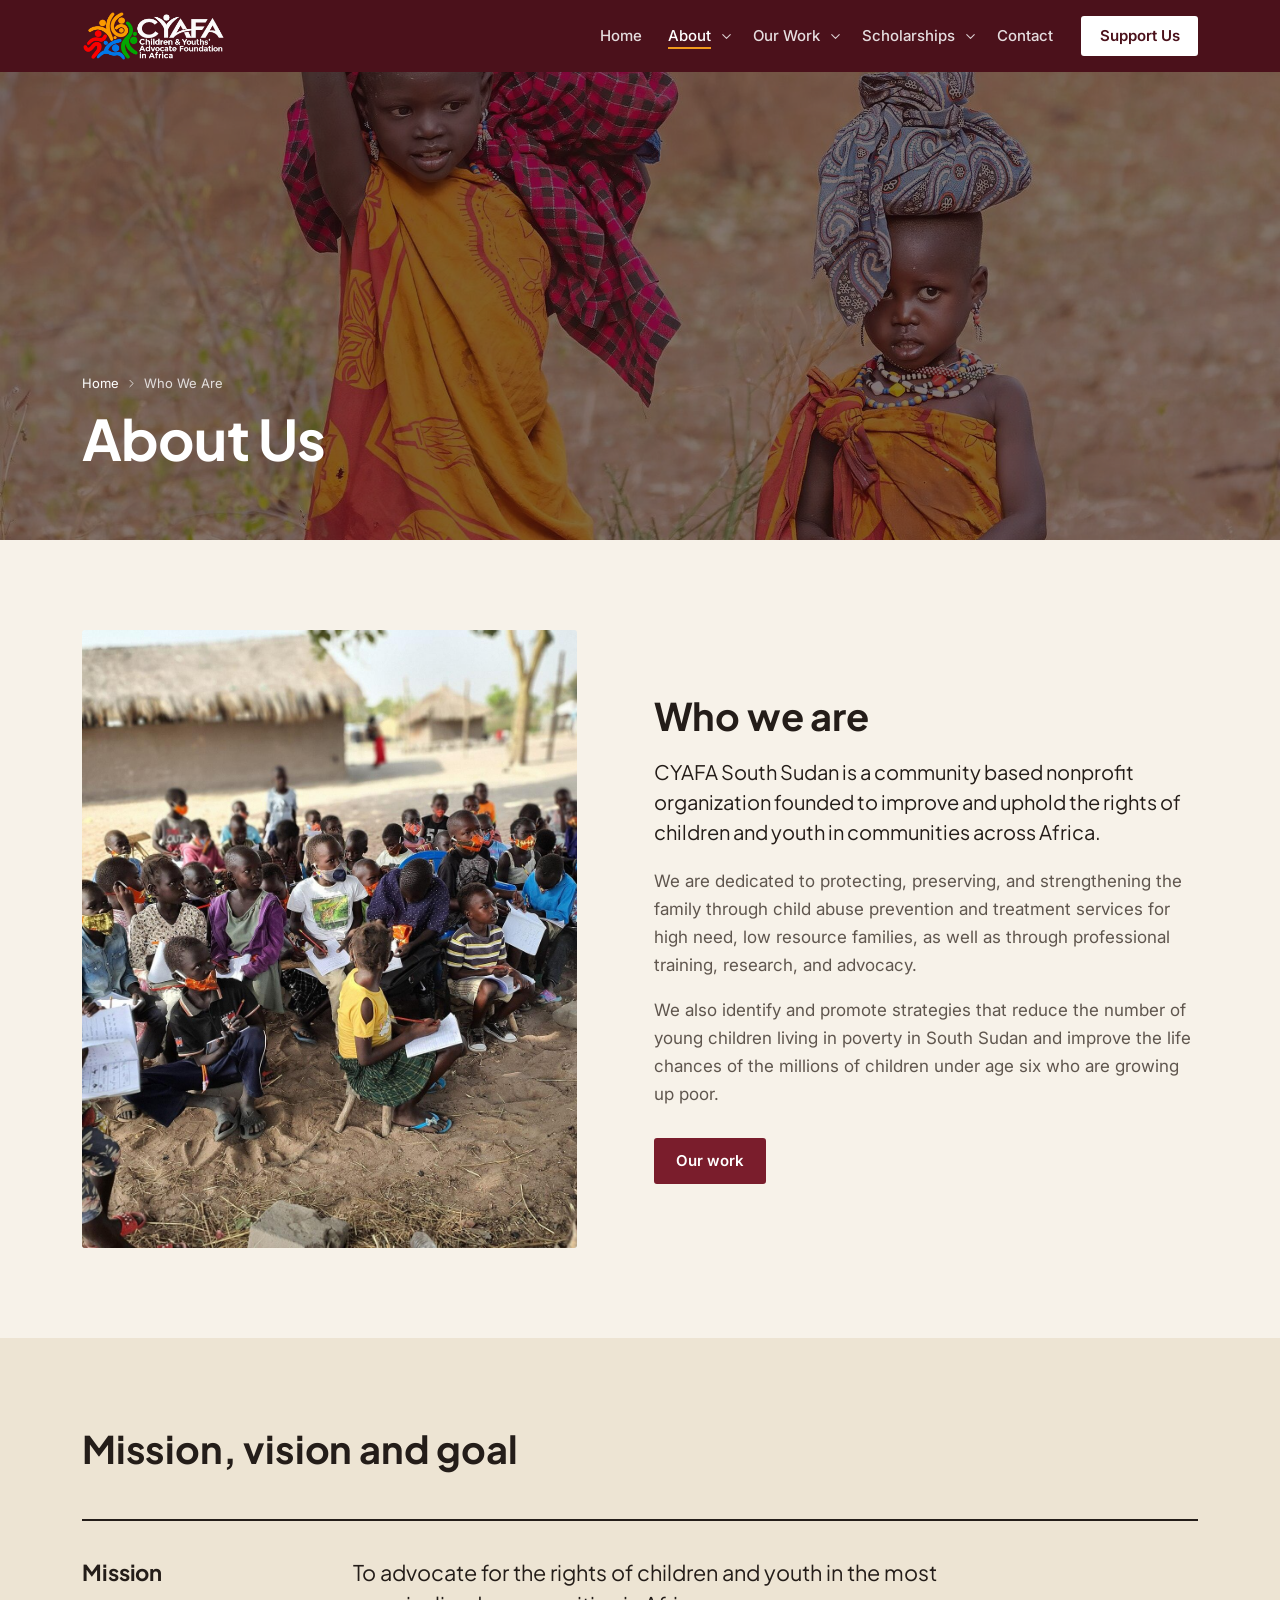
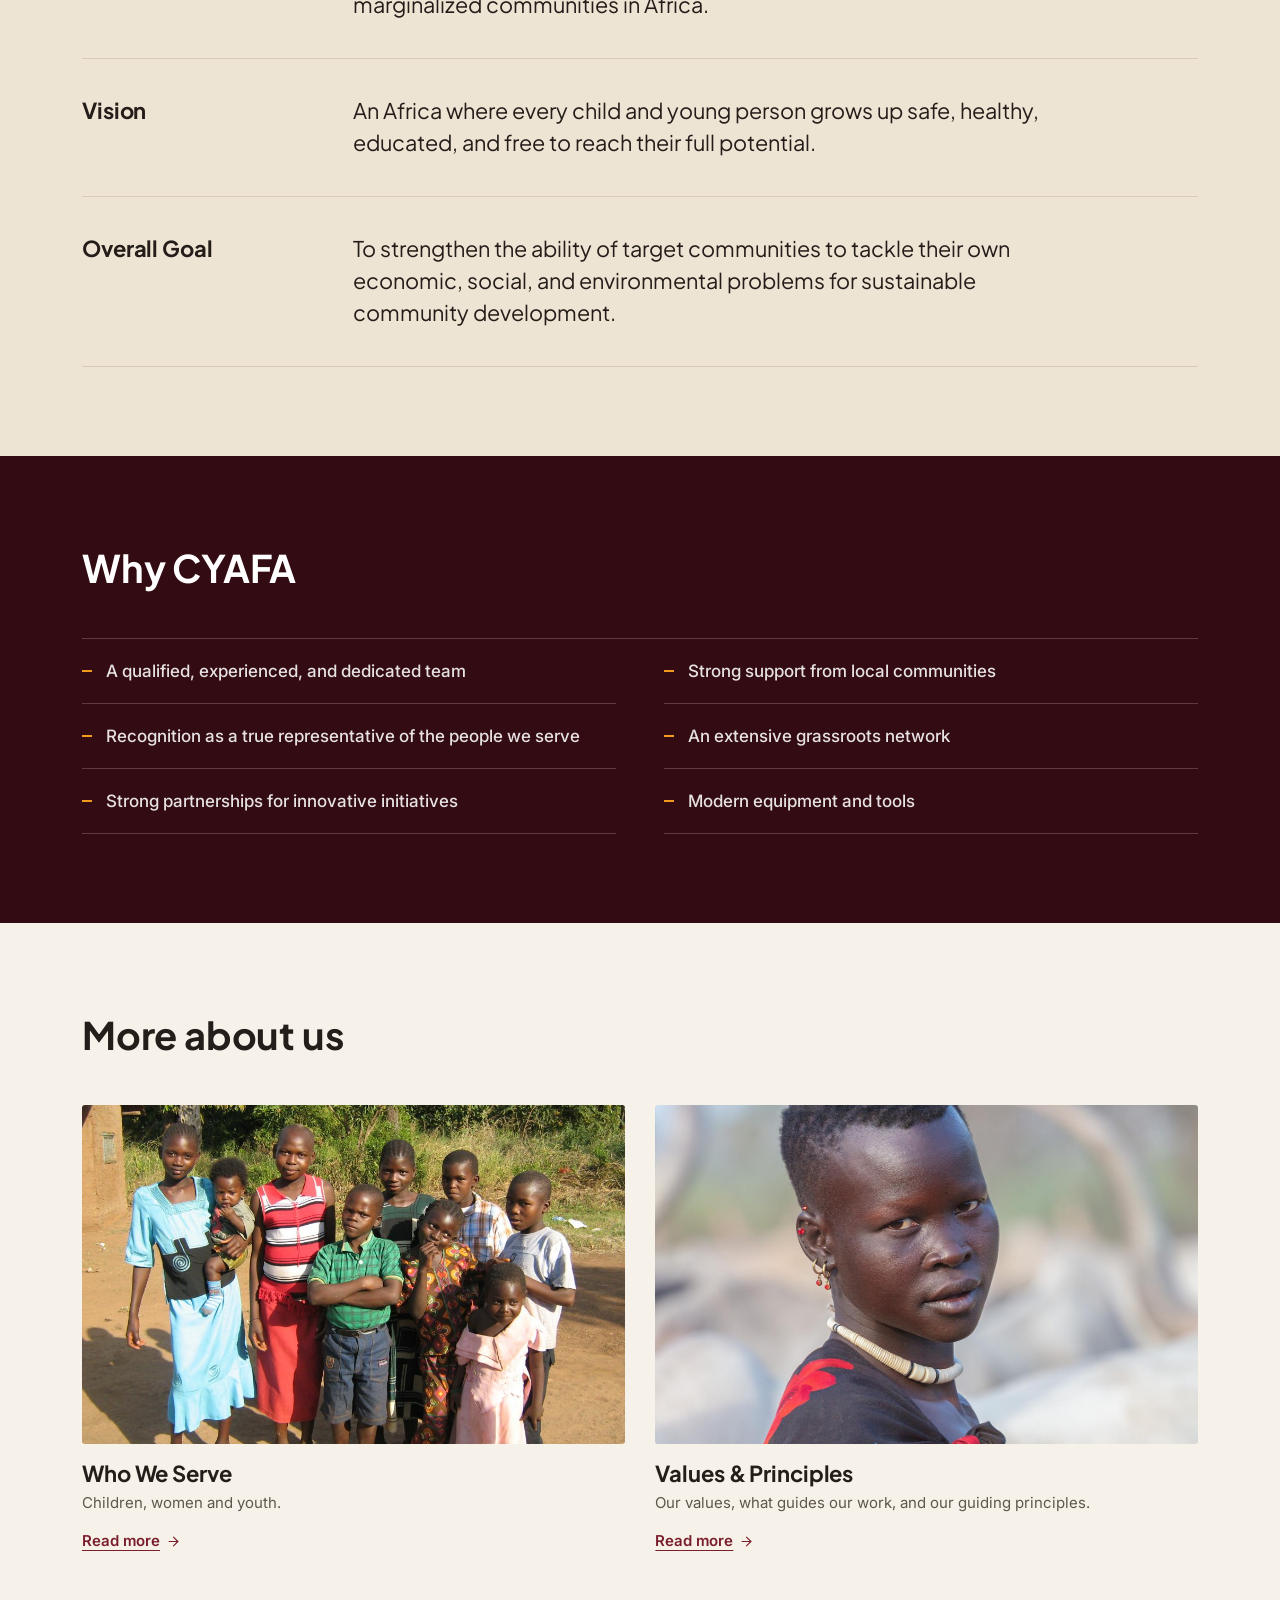
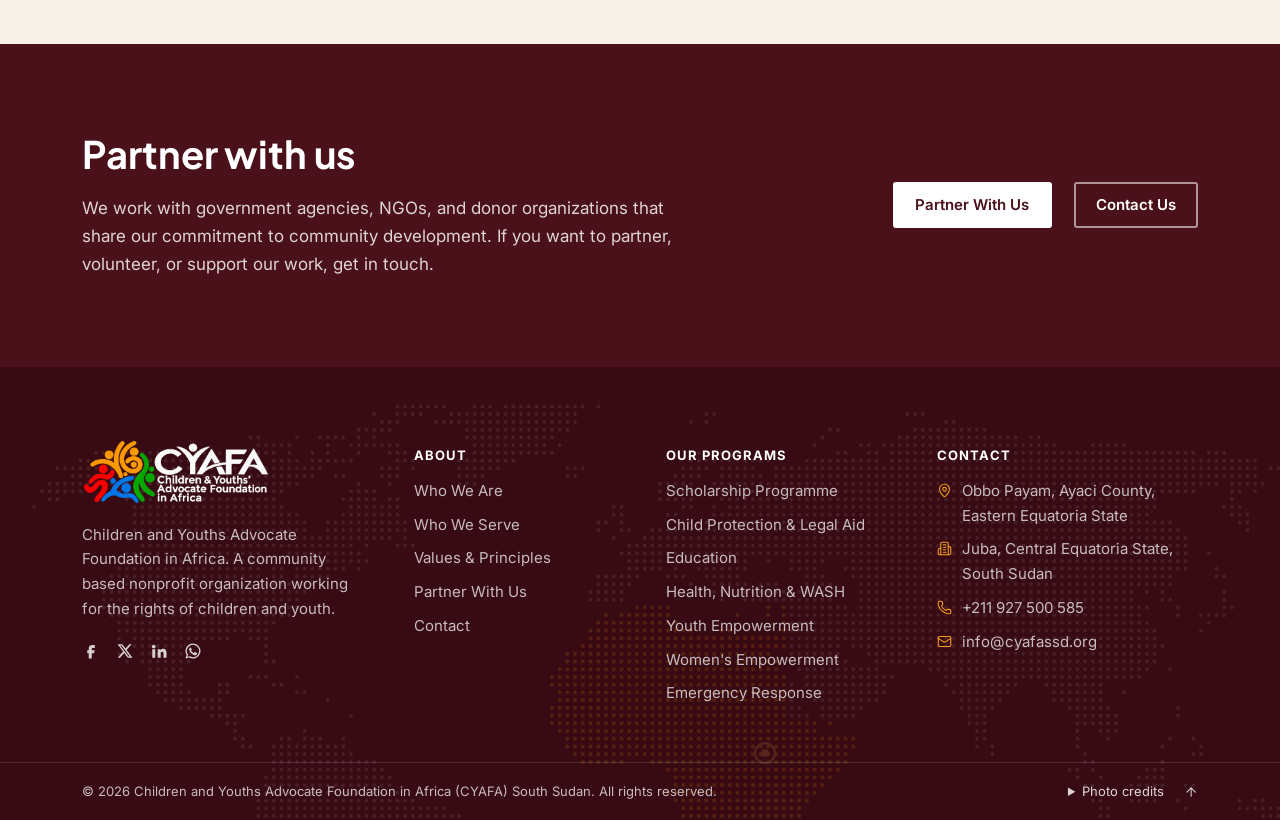
==== about/index.html @ b80e6704 "Add ongoing scholarship project, founder message and mobile fixes - Ongoing project section: Magwi C" ====
<!DOCTYPE html>
<html lang="en">
<head>
  <meta charset="UTF-8">
  <meta name="viewport" content="width=device-width, initial-scale=1.0">
  <title>About Us | CYAFA South Sudan</title>
  <meta name="description" content="Who we are, our mission, vision and goal, and why CYAFA.">
  <meta name="theme-color" content="#5a1421">
  <link rel="icon" href="../favicon.ico" sizes="any">
  <link rel="icon" type="image/png" sizes="32x32" href="../favicon-32x32.png">
  <link rel="icon" type="image/png" sizes="16x16" href="../favicon-16x16.png">
  <link rel="apple-touch-icon" href="../apple-touch-icon.png">
  <link rel="manifest" href="../site.webmanifest">
  <link rel="preconnect" href="https://fonts.googleapis.com">
  <link rel="preconnect" href="https://fonts.gstatic.com" crossorigin>
  <link href="https://fonts.googleapis.com/css2?family=Inter:wght@400..700&family=Plus+Jakarta+Sans:wght@400..800&display=swap" rel="stylesheet">
  <link rel="stylesheet" href="../styles.css?v=74">
</head>
<body>

  <!-- HEADER -->
  <header class="site-header" id="top">
    <div class="mainbar">
      <div class="container mainbar-inner">
        <a href="../" class="brand" aria-label="CYAFA South Sudan home">
          <img src="../images/cyafa-logo.png" alt="CYAFA South Sudan" class="brand-logo" width="640" height="240">
        </a>
        <nav id="site-nav" class="site-nav" aria-label="Main">
          <a href="../" class="nav-link">Home</a>

          <div class="nav-item has-sub">
            <a href="../about/" class="nav-link" aria-current="page">About</a>
            <button class="sub-toggle" aria-expanded="false" aria-controls="mega-about" aria-label="Show About pages"><i data-lucide="chevron-down"></i></button>
            <div class="mega" id="mega-about">
              <div class="container mega-inner mega-about">
                <div class="mega-col">
                  <p class="mega-title">About us</p>
                  <ul class="mega-links">
                <li><a href="../about/" aria-current="page"><span class="sub-ic"><i data-lucide="info"></i></span><span><strong>Who We Are</strong><small>Mission, vision and goal</small></span></a></li>
                <li><a href="../serve/"><span class="sub-ic"><i data-lucide="users"></i></span><span><strong>Who We Serve</strong><small>Children, women and youth</small></span></a></li>
                <li><a href="../values/"><span class="sub-ic"><i data-lucide="heart-handshake"></i></span><span><strong>Values &amp; Principles</strong><small>What guides our work</small></span></a></li>
                  </ul>
                </div>
                <a href="../about/" class="mega-feature">
                  <img src="../images/children-kimotong.jpg" alt="" loading="lazy">
                  <span class="mega-feature-text"><small>Our Mission</small>To advocate for the rights of children and youth in the most marginalized communities in Africa.</span>
                </a>
                <div class="mega-col mega-contact">
                  <p class="mega-title">Contact</p>
                  <p><strong>Mr. Odoch Nelson Ochan</strong><br>Founder &amp; Executive Director</p>
                  <p><a href="mailto:info@cyafassd.org">info@cyafassd.org</a><br><a href="tel:+211927500585">+211 927 500 585</a></p>
                  <a href="../contact/" class="link-arrow">Contact us <i data-lucide="arrow-right"></i></a>
                </div>
              </div>
            </div>
          </div>

          <div class="nav-item has-sub">
            <a href="../work/" class="nav-link">Our Work</a>
            <button class="sub-toggle" aria-expanded="false" aria-controls="mega-work" aria-label="Show programs"><i data-lucide="chevron-down"></i></button>
            <div class="mega" id="mega-work">
              <div class="container mega-inner mega-work">
                <div class="mega-col">
                  <p class="mega-title">Our programs</p>
                  <ul class="mega-programs">
                <li><a href="../scholarship/"><i data-lucide="award"></i>Scholarship Programme</a></li>
                <li><a href="../work/#education"><i data-lucide="graduation-cap"></i>Education</a></li>
                <li><a href="../work/#health"><i data-lucide="heart-pulse"></i>Health, Nutrition &amp; WASH</a></li>
                <li><a href="../work/#women"><i data-lucide="hand-heart"></i>Women's Empowerment</a></li>
                <li><a href="../work/#youth"><i data-lucide="users"></i>Youth Empowerment</a></li>
                <li><a href="../work/#livelihoods"><i data-lucide="piggy-bank"></i>Livelihoods</a></li>
                <li><a href="../work/#environment"><i data-lucide="leaf"></i>Environment &amp; Agriculture</a></li>
                <li><a href="../work/#legal-aid"><i data-lucide="scale"></i>Child Protection &amp; Legal Aid</a></li>
                <li><a href="../work/#peacebuilding"><i data-lucide="landmark"></i>Peacebuilding &amp; Human Rights</a></li>
                <li><a href="../work/#emergency"><i data-lucide="siren"></i>Emergency Response</a></li>
                <li><a href="../work/#drug-abuse"><i data-lucide="shield-plus"></i>Drug Abuse Prevention</a></li>
                <li><a href="../work/#resource-center"><i data-lucide="library"></i>Resource Center</a></li>
                  </ul>
                </div>
                <a href="../work/" class="mega-feature">
                  <img src="../images/education.jpg" alt="" loading="lazy">
                  <span class="mega-feature-text"><small>Our Work</small>See all programs <i data-lucide="arrow-right"></i></span>
                </a>
              </div>
            </div>
          </div>

          <div class="nav-item has-sub">
            <a href="../scholarship/" class="nav-link">Scholarships</a>
            <button class="sub-toggle" aria-expanded="false" aria-controls="mega-scholarship" aria-label="Show Scholarship Programme sections"><i data-lucide="chevron-down"></i></button>
            <div class="mega" id="mega-scholarship">
              <div class="container mega-inner mega-scholar">
                <div class="mega-col">
                  <p class="mega-title">Scholarship Programme</p>
                  <ul class="mega-links mega-links-2">
                <li><a href="../scholarship/#categories"><span class="sub-ic"><i data-lucide="layers"></i></span><span><strong>Scholarship Categories</strong><small>Eight areas of education support</small></span></a></li>
                <li><a href="../scholarship/#eligibility"><span class="sub-ic"><i data-lucide="list-checks"></i></span><span><strong>Who Can Apply</strong><small>Eligibility and requirements</small></span></a></li>
                <li><a href="../scholarship/#how-it-works"><span class="sub-ic"><i data-lucide="route"></i></span><span><strong>How It Works</strong><small>From application to selection</small></span></a></li>
                <li><a href="../scholarship/#apply"><span class="sub-ic"><i data-lucide="message-square"></i></span><span><strong>Apply &amp; Enquiries</strong><small>Get official guidance</small></span></a></li>
                <li><a href="../scholarship/#support"><span class="sub-ic"><i data-lucide="heart-handshake"></i></span><span><strong>Support a Student</strong><small>Sponsors and partners</small></span></a></li>
                <li><a href="../scholarship/#download"><span class="sub-ic"><i data-lucide="file-down"></i></span><span><strong>Scholarship Framework</strong><small>Download the PDF</small></span></a></li>
                  </ul>
                </div>
                <a href="../scholarship/" class="mega-feature">
                  <img src="../images/scholarship/reading-800.jpg" alt="" loading="lazy">
                  <span class="mega-feature-text"><small>Scholarship Programme</small>Helping vulnerable children stay in school <i data-lucide="arrow-right"></i></span>
                </a>
              </div>
            </div>
          </div>
          <a href="../contact/" class="nav-link">Contact</a>
          <a href="../contact/#partner" class="btn btn-light nav-cta">Support Us</a>
          <div class="nav-extra">
            <a href="tel:+211927500585" class="nav-extra-line"><svg viewBox="0 0 24 24" aria-hidden="true"><path d="M6.62 10.79c1.44 2.83 3.76 5.14 6.59 6.59l2.2-2.2c.27-.27.67-.36 1.02-.24 1.12.37 2.33.57 3.57.57.55 0 1 .45 1 1V20c0 .55-.45 1-1 1-9.39 0-17-7.61-17-17 0-.55.45-1 1-1h3.5c.55 0 1 .45 1 1 0 1.25.2 2.45.57 3.57.11.35.03.74-.25 1.02l-2.2 2.2z"/></svg>+211 927 500 585</a>
            <a href="mailto:info@cyafassd.org" class="nav-extra-line"><svg viewBox="0 0 24 24" aria-hidden="true"><path d="M20 4H4c-1.1 0-1.99.9-1.99 2L2 18c0 1.1.9 2 2 2h16c1.1 0 2-.9 2-2V6c0-1.1-.9-2-2-2zm0 4l-8 5-8-5V6l8 5 8-5v2z"/></svg>info@cyafassd.org</a>
            <div class="nav-extra-social" aria-label="Social media">
              <!-- TODO: replace # with CYAFA's real social media links -->
              <a href="#" aria-label="Facebook"><svg viewBox="0 0 24 24"><path d="M14 8h3V4h-3a5 5 0 0 0-5 5v2H7v4h2v7h4v-7h3l1-4h-4V9a1 1 0 0 1 1-1z"/></svg></a>
              <a href="#" aria-label="X (Twitter)"><svg viewBox="0 0 24 24"><path d="M17.8 3h3.1l-6.8 7.8L22 21h-6.2l-4.9-6.4L5.3 21H2.2l7.3-8.3L2 3h6.4l4.4 5.8L17.8 3zm-1.1 16.2h1.7L7.4 4.7H5.6l11.1 14.5z"/></svg></a>
              <a href="#" aria-label="LinkedIn"><svg viewBox="0 0 24 24"><path d="M4.98 3.5a2.5 2.5 0 1 1 0 5 2.5 2.5 0 0 1 0-5zM3 9.5h4V21H3V9.5zm6.5 0h3.8v1.6h.1c.5-1 1.8-2 3.8-2 4 0 4.8 2.6 4.8 6V21h-4v-5.1c0-1.2 0-2.8-1.7-2.8s-2 1.3-2 2.7V21h-4V9.5z"/></svg></a>
              <a href="https://wa.me/211927500585" aria-label="WhatsApp"><svg viewBox="0 0 24 24"><path d="M12 2a10 10 0 0 0-8.6 15.1L2 22l5-1.3A10 10 0 1 0 12 2zm0 18.2a8.2 8.2 0 0 1-4.2-1.1l-.3-.2-3 .8.8-2.9-.2-.3A8.2 8.2 0 1 1 12 20.2zm4.5-6.1c-.2-.1-1.5-.7-1.7-.8-.2-.1-.4-.1-.6.1l-.8 1c-.1.2-.3.2-.5.1a6.7 6.7 0 0 1-3.3-2.9c-.3-.4.2-.4.7-1.4.1-.2 0-.3 0-.4l-.8-1.8c-.2-.5-.4-.4-.6-.4h-.5a1 1 0 0 0-.7.3 3 3 0 0 0-.9 2.2 5.2 5.2 0 0 0 1.1 2.8 11.9 11.9 0 0 0 4.6 4c1.7.7 2.4.8 3.2.7.5-.1 1.5-.6 1.8-1.2.2-.6.2-1.1.1-1.2l-.4-.3z"/></svg></a>
            </div>
          </div>
        </nav>
        <button class="nav-toggle" aria-expanded="false" aria-controls="site-nav" aria-label="Open menu">
          <span class="nav-toggle-lines"><span></span><span></span><span></span></span>
        </button>
      </div>
    </div>
  </header>

  <main>

    <section class="page-hero on-photo">
      <img src="../images/children-kimotong.jpg" alt="" style="object-position: center 35%">
      <div class="container">
        <nav class="breadcrumb" aria-label="Breadcrumb"><a href="../">Home</a><i data-lucide="chevron-right"></i><span>Who We Are</span></nav>
        <h1>About Us</h1>
      </div>
    </section>

    <section class="section">
      <div class="container about-split">
        <figure class="about-media">
          <img src="../images/education-outdoor.jpg" alt="Children attending an outdoor class under a tree" loading="lazy">
        </figure>
        <div class="about-copy">
          <h2>Who we are</h2>
          <p class="lead-text">CYAFA South Sudan is a community based nonprofit organization founded to improve and uphold the rights of children and youth in communities across Africa.</p>
          <p class="muted">We are dedicated to protecting, preserving, and strengthening the family through child abuse prevention and treatment services for high need, low resource families, as well as through professional training, research, and advocacy.</p>
          <p class="muted">We also identify and promote strategies that reduce the number of young children living in poverty in South Sudan and improve the life chances of the millions of children under age six who are growing up poor.</p>
          <div class="hero-actions"><a href="../work/" class="btn btn-primary">Our work</a></div>
        </div>
      </div>
    </section>

    <section class="section section-tint">
      <div class="container">
        <div class="section-head"><h2>Mission, vision and goal</h2></div>
        <div class="editorial">
          <div class="ed-row">
            <h3>Mission</h3>
            <p>To advocate for the rights of children and youth in the most marginalized communities in Africa.</p>
          </div>
          <div class="ed-row">
            <h3>Vision</h3>
            <!-- DRAFT: vision statement not yet confirmed by CYAFA. Replace if needed. -->
            <p>An Africa where every child and young person grows up safe, healthy, educated, and free to reach their full potential.</p>
          </div>
          <div class="ed-row">
            <h3>Overall Goal</h3>
            <p>To strengthen the ability of target communities to tackle their own economic, social, and environmental problems for sustainable community development.</p>
          </div>
        </div>
      </div>
    </section>

    <section class="section section-dark">
      <div class="container">
        <div class="section-head"><h2>Why CYAFA</h2></div>
        <div class="icon-grid">
          <div class="icon-cell"><i data-lucide="badge-check"></i><p>A qualified, experienced, and dedicated team</p></div>
          <div class="icon-cell"><i data-lucide="house"></i><p>Strong support from local communities</p></div>
          <div class="icon-cell"><i data-lucide="megaphone"></i><p>Recognition as a true representative of the people we serve</p></div>
          <div class="icon-cell"><i data-lucide="network"></i><p>An extensive grassroots network</p></div>
          <div class="icon-cell"><i data-lucide="handshake"></i><p>Strong partnerships for innovative initiatives</p></div>
          <div class="icon-cell"><i data-lucide="wrench"></i><p>Modern equipment and tools</p></div>
        </div>
      </div>
    </section>

    <section class="section">
      <div class="container">
        <div class="section-head"><h2>More about us</h2></div>
        <div class="sub-cards">
          <a href="../serve/" class="sub-card">
            <img src="../images/children-yambio.jpg" alt="" loading="lazy">
            <div class="sub-card-body"><h3>Who We Serve</h3><p>Children, women and youth.</p><span class="link-arrow">Read more <i data-lucide="arrow-right"></i></span></div>
          </a>
          <a href="../values/" class="sub-card">
            <img src="../images/woman-portrait.jpg" alt="" loading="lazy" style="object-position: center 25%">
            <div class="sub-card-body"><h3>Values &amp; Principles</h3><p>Our values, what guides our work, and our guiding principles.</p><span class="link-arrow">Read more <i data-lucide="arrow-right"></i></span></div>
          </a>
        </div>
      </div>
    </section>

    <section class="cta-band">
      <div class="container">
        <div class="cta-copy">
          <h2>Partner with us</h2>
          <p>We work with government agencies, NGOs, and donor organizations that share our commitment to community development. If you want to partner, volunteer, or support our work, get in touch.</p>
        </div>
        <div class="hero-actions"><a href="../contact/#partner" class="btn btn-light">Partner With Us</a><a href="../contact/" class="btn btn-outline">Contact Us</a></div>
      </div>
    </section>

  </main>

  <!-- FOOTER -->
  <footer class="site-footer">
    <div class="container footer-grid">
      <div class="footer-brand">
        <a href="../" class="brand">
          <img src="../images/cyafa-logo.png" alt="CYAFA South Sudan" class="brand-logo" width="640" height="240">
        </a>
        <p>Children and Youths Advocate Foundation in Africa. A community based nonprofit organization working for the rights of children and youth.</p>
        <div class="footer-social" aria-label="Social media">
          <!-- TODO: replace # with CYAFA's real social media links -->
          <a href="#" aria-label="Facebook"><svg viewBox="0 0 24 24"><path d="M14 8h3V4h-3a5 5 0 0 0-5 5v2H7v4h2v7h4v-7h3l1-4h-4V9a1 1 0 0 1 1-1z"/></svg></a>
          <a href="#" aria-label="X (Twitter)"><svg viewBox="0 0 24 24"><path d="M17.8 3h3.1l-6.8 7.8L22 21h-6.2l-4.9-6.4L5.3 21H2.2l7.3-8.3L2 3h6.4l4.4 5.8L17.8 3zm-1.1 16.2h1.7L7.4 4.7H5.6l11.1 14.5z"/></svg></a>
          <a href="#" aria-label="LinkedIn"><svg viewBox="0 0 24 24"><path d="M4.98 3.5a2.5 2.5 0 1 1 0 5 2.5 2.5 0 0 1 0-5zM3 9.5h4V21H3V9.5zm6.5 0h3.8v1.6h.1c.5-1 1.8-2 3.8-2 4 0 4.8 2.6 4.8 6V21h-4v-5.1c0-1.2 0-2.8-1.7-2.8s-2 1.3-2 2.7V21h-4V9.5z"/></svg></a>
          <a href="https://wa.me/211927500585" aria-label="WhatsApp"><svg viewBox="0 0 24 24"><path d="M12 2a10 10 0 0 0-8.6 15.1L2 22l5-1.3A10 10 0 1 0 12 2zm0 18.2a8.2 8.2 0 0 1-4.2-1.1l-.3-.2-3 .8.8-2.9-.2-.3A8.2 8.2 0 1 1 12 20.2zm4.5-6.1c-.2-.1-1.5-.7-1.7-.8-.2-.1-.4-.1-.6.1l-.8 1c-.1.2-.3.2-.5.1a6.7 6.7 0 0 1-3.3-2.9c-.3-.4.2-.4.7-1.4.1-.2 0-.3 0-.4l-.8-1.8c-.2-.5-.4-.4-.6-.4h-.5a1 1 0 0 0-.7.3 3 3 0 0 0-.9 2.2 5.2 5.2 0 0 0 1.1 2.8 11.9 11.9 0 0 0 4.6 4c1.7.7 2.4.8 3.2.7.5-.1 1.5-.6 1.8-1.2.2-.6.2-1.1.1-1.2l-.4-.3z"/></svg></a>
        </div>
      </div>
      <div class="footer-col">
        <h3>About</h3>
        <ul>
          <li><a href="../about/">Who We Are</a></li>
          <li><a href="../serve/">Who We Serve</a></li>
          <li><a href="../values/">Values &amp; Principles</a></li>
          <li><a href="../contact/#partner">Partner With Us</a></li>
          <li><a href="../contact/">Contact</a></li>
        </ul>
      </div>
      <div class="footer-col">
        <h3>Our Programs</h3>
        <ul>
          <li><a href="../scholarship/">Scholarship Programme</a></li>
          <li><a href="../work/#legal-aid">Child Protection &amp; Legal Aid</a></li>
          <li><a href="../work/#education">Education</a></li>
          <li><a href="../work/#health">Health, Nutrition &amp; WASH</a></li>
          <li><a href="../work/#youth">Youth Empowerment</a></li>
          <li><a href="../work/#women">Women's Empowerment</a></li>
          <li><a href="../work/#emergency">Emergency Response</a></li>
        </ul>
      </div>
      <div class="footer-col">
        <h3>Contact</h3>
        <ul class="footer-contact">
          <li><i data-lucide="map-pin"></i><span>Obbo Payam, Ayaci County, Eastern Equatoria State</span></li>
          <li><i data-lucide="building-2"></i><span>Juba, Central Equatoria State, South Sudan</span></li>
          <li><i data-lucide="phone"></i><a href="tel:+211927500585">+211 927 500 585</a></li>
          <li><i data-lucide="mail"></i><a href="mailto:info@cyafassd.org">info@cyafassd.org</a></li>
        </ul>
      </div>
    </div>
    <div class="footer-bottom">
      <div class="container footer-bottom-inner">
        <p>&copy; <span id="year">2026</span> Children and Youths Advocate Foundation in Africa (CYAFA) South Sudan. All rights reserved.</p>
        <details class="credits">
          <summary>Photo credits</summary>
          <ul>
            <li>Schoolchildren: Karl Grobl / Education Development Center, <a href="https://commons.wikimedia.org/wiki/File:USAID-funded_Southern_Sudan_Interactive_Radio_Instruction_project.jpg">public domain</a></li>
            <li>Kimotong: Diego Delso, CC BY-SA 4.0 (<a href="https://commons.wikimedia.org/wiki/File:Tribu_Laarim,_Kimotong,_Sud%C3%A1n_del_Sur,_2024-01-23,_DD_15.jpg">children</a>, <a href="https://commons.wikimedia.org/wiki/File:Tribu_Laarim,_Kimotong,_Sud%C3%A1n_del_Sur,_2024-01-25,_DD_19.jpg">goat herding</a>)</li>
            <li>Mundari woman, Terekeka: Diego Delso, <a href="https://commons.wikimedia.org/wiki/File:Campamento_de_ganado_de_la_tribu_Mundari,_Terekeka,_Sud%C3%A1n_del_Sur,_2024-01-28,_DD_157.jpg">CC BY-SA 4.0</a></li>
            <li>Lomoraronald, CC BY-SA 4.0 (<a href="https://commons.wikimedia.org/wiki/File:Refugee_children_studying_under_a_tree.jpg">learning under a tree</a>, <a href="https://commons.wikimedia.org/wiki/File:South_Sudanese_refugee_children_stuying_under_the_tree.jpg">outdoor class</a>, <a href="https://commons.wikimedia.org/wiki/File:Youths_preparing_the_fishing_nets_ready_to_be_used_in_South_Sudan.png">fishing nets</a>)</li>
            <li>Children in Yambio: Masiya, <a href="https://commons.wikimedia.org/wiki/File:Children_in_Yambio,_Western_Equatoria,_South_Sudan_(28_05_2009).jpg">CC BY-SA 3.0</a></li>
            <li>Safe water: Oxfam East Africa, <a href="https://commons.wikimedia.org/wiki/File:A_volunteer_in_the_Awerial_settlement_is_shown_how_to_make_a_chlorinated_solution_which_can_be_added_to_water_from_the_River_Nile_to_make_it_safe._(11978691436).jpg">CC BY 2.0</a></li>
            <li>Tailoring: Oliversamson1, <a href="https://commons.wikimedia.org/wiki/File:A_Young_South_Sudanese_Woman_Tailoring_%E2%80%94_Traditional_Craft_and_Livelihood,_South_Sudan_2026.jpg">CC0</a></li>
            <li>Secondary students, Juba: B. Desrus, <a href="https://commons.wikimedia.org/wiki/File:Secondary_school_Sudanese_students_during_a_break_at_Supiri_Secondary_School_in_Juba,_South_Sudan._The_school_is_mix_boys_and_girls.jpg">CC BY-SA 3.0 IGO</a></li>
            <li>Boys reading, Zambia: USAID in Africa, <a href="https://commons.wikimedia.org/wiki/File:Zambian_Boys_Reading_and_Laughing_(15349199369).jpg">public domain</a></li>
            <li>Grace at play: David Kabiru, <a href="https://commons.wikimedia.org/wiki/File:Grace,_5_years_old,_a_Refugee_from_South_Sudan,_in_a_see-saw_in_Daadab_Refugee_Camp.jpg">CC BY-SA 4.0</a></li>
            <li>Student reading: Dennisdenaya, <a href="https://commons.wikimedia.org/wiki/File:Learning_Session.jpg">CC BY-SA 4.0</a></li>
            <li>Vocational school, Yei: Norwegian People's Aid, <a href="https://commons.wikimedia.org/wiki/File:Yrkesskole_i_S%C3%B8r-Sudan_(4711438466).jpg">CC BY 2.0</a></li>
          </ul>
        </details>
        <a href="#top" class="back-top" aria-label="Back to top"><i data-lucide="arrow-up"></i></a>
      </div>
    </div>
  </footer>

  <script src="../js/lucide.min.js"></script>
  <script src="../script.js?v=14"></script>
</body>
</html>
---- styles.css ----
/* =========================================================
   CYAFA South Sudan
   Warm paper, dark ink, maroon for the brand. The four logo
   colours (red, orange, green, blue) appear only as accents.
   ========================================================= */
:root {
  --paper: #f7f2e9;
  --sand: #ede4d3;
  --white: #ffffff;
  --ink: #241d19;
  --muted: #5f564e;
  --line: #d8ccb8;
  --line-soft: #e6dccb;

  --maroon: #7a1d2c;
  --maroon-dark: #4b111b;
  --maroon-deep: #330b12;

  /* From the logo */
  --red: #d8262d;
  --orange: #f29a1d;
  --green: #2b9440;
  --blue: #1b70c0;

  --font: "Inter", "Segoe UI", system-ui, sans-serif;
  --font-head: "Plus Jakarta Sans", "Segoe UI", system-ui, sans-serif;

  --fs-sm: .9375rem;
  --fs-xs: .8125rem;
  --fs-body: 1.0625rem;
  --fs-lead: clamp(1.125rem, 1.05rem + .3vw, 1.25rem);
  --fs-h3: clamp(1.2rem, 1.1rem + .4vw, 1.375rem);
  --fs-h2: clamp(1.75rem, 1.45rem + 1.2vw, 2.375rem);
  --fs-h1: clamp(2.25rem, 1.7rem + 2.4vw, 3.5rem);

  --section-y: clamp(64px, 7vw, 104px);
  --gap: clamp(20px, 2.4vw, 32px);
  --header-h: 72px;
  --radius: 3px;
  --ease: cubic-bezier(.22, .61, .36, 1);
  --ease-out: cubic-bezier(.16, 1, .3, 1);
}

/* ---------- Base ---------- */
*, *::before, *::after { box-sizing: border-box; }
html { scroll-behavior: smooth; scroll-padding-top: calc(var(--header-h) + 16px); -webkit-text-size-adjust: 100%; }
body { margin: 0; font-family: var(--font); font-size: var(--fs-body); line-height: 1.65; color: var(--ink); background: var(--paper); overflow-x: hidden; }
img { display: block; max-width: 100%; height: auto; }
figure { margin: 0; }
h1, h2, h3, h4 { font-family: var(--font-head); font-weight: 700; letter-spacing: -.005em; line-height: 1.15; margin: 0 0 .5em; color: var(--ink); text-wrap: balance; }
h1 { font-size: var(--fs-h1); line-height: 1.1; letter-spacing: -.015em; font-weight: 700; }
h2 { font-size: var(--fs-h2); }
h3 { font-size: var(--fs-h3); line-height: 1.25; }
h4 { font-size: 1.1rem; }
p { margin: 0 0 1em; text-wrap: pretty; }
p:last-child { margin-bottom: 0; }
a { color: var(--maroon); text-underline-offset: 3px; }
.container { width: 100%; max-width: 1180px; margin: 0 auto; padding: 0 clamp(16px, 4vw, 32px); }
.muted { color: var(--muted); }
[data-lucide], svg.lucide { width: 1.1em; height: 1.1em; stroke-width: 1.75; flex-shrink: 0; display: inline-block; vertical-align: middle; }
:focus-visible { outline: 3px solid var(--orange); outline-offset: 3px; }
.skip-link { position: absolute; left: 12px; top: -60px; z-index: 200; padding: 10px 16px; background: var(--orange); color: var(--ink); font-weight: 700; text-decoration: none; }
.skip-link:focus { top: 12px; }
.hide-sm { }

.kicker { font-size: var(--fs-xs); font-weight: 700; letter-spacing: .08em; text-transform: uppercase; color: var(--maroon); margin: 0 0 14px; }
.eyebrow { display: block; font-size: var(--fs-xs); font-weight: 700; letter-spacing: .08em; text-transform: uppercase; color: var(--maroon); margin-bottom: 12px; }

/* ---------- Buttons and links ---------- */
.btn {
  display: inline-flex; align-items: center; justify-content: center; gap: .5em;
  min-height: 46px; padding: .7em 1.35em;
  border: 2px solid transparent; border-radius: var(--radius);
  font: inherit; font-size: var(--fs-sm); font-weight: 600; line-height: 1.2;
  text-decoration: none; white-space: nowrap; cursor: pointer;
  transition: background-color .2s, color .2s, border-color .2s;
}
.btn svg { width: 1em; height: 1em; }
.btn-primary { background: var(--maroon); border-color: var(--maroon); color: var(--white); }
.btn-primary:hover { background: var(--maroon-dark); border-color: var(--maroon-dark); }
.btn-gold { background: var(--orange); border-color: var(--orange); color: var(--ink); }
.btn-gold:hover { background: #e08a0f; border-color: #e08a0f; }
.btn-light { background: var(--white); border-color: var(--white); color: var(--maroon-dark); }
.btn-light:hover { background: var(--paper); border-color: var(--paper); }
.btn-outline { background: transparent; border-color: rgba(255,255,255,.55); color: var(--white); }
.btn-outline:hover { border-color: var(--white); }
.btn-outline-dark { background: transparent; border-color: var(--ink); color: var(--ink); }
.btn-outline-dark:hover { background: var(--ink); color: var(--white); }

/* Plain underlined text link with a small arrow */
.text-link, .link-arrow { display: inline-flex; align-items: center; gap: 6px; font-weight: 600; font-size: var(--fs-sm); color: var(--maroon); text-decoration: underline; text-decoration-thickness: 1px; text-underline-offset: 4px; }
.text-link::after { content: "\2192"; text-decoration: none; display: inline-block; }
.text-link:hover, .link-arrow:hover { color: var(--maroon-dark); text-decoration-thickness: 2px; }
.link-arrow svg { width: 1em; height: 1em; }

/* ---------- Header ---------- */
.site-header { position: sticky; top: 0; z-index: 100; background: var(--maroon-dark); }
.mainbar { position: relative; }
.site-header { transition: box-shadow .3s; }
.site-header.scrolled { box-shadow: 0 10px 28px -18px rgba(20,4,8,.7); }
.mainbar-inner { display: flex; align-items: center; justify-content: space-between; gap: 24px; height: var(--header-h); }
.brand { display: flex; align-items: center; flex-shrink: 0; text-decoration: none; }
.brand-logo { display: block; height: 50px; width: auto; }

.site-nav { display: flex; align-items: center; gap: 2px; height: 100%; }
.nav-link { padding: 8px 12px; color: rgba(255,255,255,.86); text-decoration: none; font-size: var(--fs-sm); font-weight: 500; white-space: nowrap; }
.nav-link:hover { color: var(--white); text-decoration: underline; text-underline-offset: 6px; }
.nav-link[aria-current="page"] { color: var(--white); text-decoration: underline; text-decoration-color: var(--orange); text-decoration-thickness: 2px; text-underline-offset: 6px; }
.nav-cta { margin-left: 14px; min-height: 40px; padding: .5em 1.1em; }

/* Mega menu: full-width panel under the header */
.nav-item { display: flex; align-items: center; height: 100%; }
.nav-item > .nav-link { padding-right: 2px; }
.sub-toggle { display: grid; place-items: center; width: 26px; height: 32px; padding: 0; border: 0; background: none; color: rgba(255,255,255,.8); cursor: pointer; }
.sub-toggle svg { width: 15px; height: 15px; transition: transform .3s var(--ease); }
.nav-item:hover .sub-toggle svg, .nav-item.open .sub-toggle svg { transform: rotate(180deg); }
.mega {
  position: absolute; left: 0; right: 0; top: 100%; z-index: 10;
  background: var(--white); border-top: 3px solid var(--orange);
  box-shadow: 0 30px 50px -30px rgba(36,12,14,.55);
  opacity: 0; visibility: hidden; transform: translateY(8px);
  transition: opacity .3s var(--ease), transform .3s var(--ease), visibility 0s linear .3s;
}
.nav-item:hover .mega, .nav-item:focus-within .mega, .nav-item.open .mega { opacity: 1; visibility: visible; transform: none; transition: opacity .3s var(--ease), transform .3s var(--ease), visibility 0s; }
.mega-inner { display: grid; gap: 40px; padding-top: 30px; padding-bottom: 34px; }
.mega-about { grid-template-columns: 1.15fr 1fr .85fr; }
.mega-work, .mega-scholar { grid-template-columns: 2fr 1fr; }
.mega-title { font-size: var(--fs-xs); font-weight: 700; letter-spacing: .08em; text-transform: uppercase; color: var(--muted); margin: 0 0 12px; padding-bottom: 12px; border-bottom: 1px solid var(--line-soft); }
.mega-links, .mega-programs { list-style: none; margin: 0; padding: 0; }
.mega-links { display: grid; gap: 4px; }
.mega-links-2 { grid-template-columns: repeat(2, minmax(0, 1fr)); gap: 4px 20px; }
.mega-links a { display: flex; align-items: center; gap: 14px; padding: 10px 12px; color: var(--ink); text-decoration: none; transition: background .25s; }
.mega-links a:hover, .mega-links a[aria-current="page"] { background: var(--paper); }
.mega-links strong { display: block; font-size: var(--fs-sm); font-weight: 600; color: var(--ink); }
.mega-links small { display: block; font-size: var(--fs-xs); color: var(--muted); line-height: 1.4; margin-top: 2px; }
.sub-ic { display: grid; place-items: center; width: 40px; height: 40px; flex-shrink: 0; background: var(--sand); color: var(--maroon); transition: background .25s, color .25s; }
.sub-ic svg { width: 19px; height: 19px; }
.mega-links a:hover .sub-ic, .mega-links a[aria-current="page"] .sub-ic { background: var(--maroon); color: var(--white); }
.mega-programs { display: grid; grid-template-columns: repeat(2, minmax(0, 1fr)); gap: 2px 24px; }
.mega-programs a { display: flex; align-items: center; gap: 12px; padding: 9px 10px; color: var(--ink); text-decoration: none; font-size: var(--fs-sm); font-weight: 500; transition: background .25s, color .25s; }
.mega-programs a svg { width: 18px; height: 18px; color: var(--maroon); }
.mega-programs a:hover { background: var(--paper); color: var(--maroon); }
.mega-feature { position: relative; display: block; min-height: 220px; overflow: hidden; color: var(--white); text-decoration: none; background: var(--maroon-deep); }
.mega-feature img { position: absolute; inset: 0; width: 100%; height: 100%; object-fit: cover; transition: transform 1s var(--ease-out); }
.mega-feature:hover img { transform: scale(1.05); }
.mega-feature::after { content: ""; position: absolute; inset: 0; background: rgba(36,12,14,.55); }
.mega-feature-text { position: absolute; left: 20px; right: 20px; bottom: 18px; z-index: 1; display: flex; flex-wrap: wrap; align-items: center; gap: 6px; font-family: var(--font-head); font-size: 1.05rem; line-height: 1.4; }
.mega-feature-text small { flex-basis: 100%; font-family: var(--font); font-size: .7rem; font-weight: 700; letter-spacing: .1em; text-transform: uppercase; color: var(--orange); }
.mega-feature-text svg { width: 16px; height: 16px; }
.mega-contact p:not(.mega-title) { font-size: var(--fs-sm); color: var(--muted); line-height: 1.6; margin-bottom: 14px; }
.mega-contact strong { color: var(--ink); }
.mega-contact p a { color: var(--maroon); text-decoration: none; overflow-wrap: anywhere; }
.mega-contact p a:hover { text-decoration: underline; }

/* Menu button */
.nav-toggle { display: none; position: relative; z-index: 2; width: 46px; height: 46px; margin-right: -11px; padding: 0; border: 0; background: none; color: var(--white); cursor: pointer; }
.nav-toggle-lines { position: absolute; left: 50%; top: 50%; width: 24px; height: 16px; transform: translate(-50%, -50%); }
.nav-toggle-lines span { position: absolute; left: 0; width: 100%; height: 2px; background: currentColor; transition: transform .2s, opacity .2s, top .2s; }
.nav-toggle-lines span:nth-child(1) { top: 0; }
.nav-toggle-lines span:nth-child(2) { top: 7px; }
.nav-toggle-lines span:nth-child(3) { top: 14px; }
.nav-toggle[aria-expanded="true"] .nav-toggle-lines span:nth-child(1) { top: 7px; transform: rotate(45deg); }
.nav-toggle[aria-expanded="true"] .nav-toggle-lines span:nth-child(2) { opacity: 0; }
.nav-toggle[aria-expanded="true"] .nav-toggle-lines span:nth-child(3) { top: 7px; transform: rotate(-45deg); }
.nav-extra { display: none; }
html.menu-locked { overflow: hidden; }

/* ---------- Sections ---------- */
.section { padding: var(--section-y) 0; }
.section-sand, .section-tint { background: var(--sand); }
.section-dark { background: var(--maroon-deep); color: rgba(255,255,255,.88); }
.section-dark h2, .section-dark h3, .section-dark h4 { color: var(--white); }
.section-dark .eyebrow, .on-photo .eyebrow, .section-dark .kicker { color: var(--orange); }
.section-head { max-width: 640px; margin-bottom: clamp(32px, 4vw, 48px); }
.section-head p { color: var(--muted); font-size: var(--fs-lead); }
.section-dark .section-head p { color: rgba(255,255,255,.75); }
.head-row { display: flex; justify-content: space-between; align-items: flex-end; gap: 32px; margin-bottom: clamp(32px, 4vw, 48px); }
.head-row .section-head { margin-bottom: 0; }
.head-row > .btn, .head-row > .text-link { flex-shrink: 0; }
.hero-actions { display: flex; flex-wrap: wrap; align-items: center; gap: 14px 22px; margin-top: 30px; }

/* ---------- Home: hero, photos behind the text ---------- */
.hero { position: relative; isolation: isolate; overflow: hidden; display: flex; align-items: center; min-height: min(calc(100svh - var(--header-h)), 760px); padding: clamp(56px, 7vw, 96px) 0 clamp(40px, 5vw, 64px); color: var(--white); background: var(--maroon-deep); }
.hero-bg { position: absolute; inset: 0; z-index: -2; }
.hero-bg img { position: absolute; inset: 0; width: 100%; height: 100%; object-fit: cover; object-position: var(--pos, center); opacity: 0; transform: scale(1.08); transition: opacity 1.4s var(--ease), transform 8s linear; }
.hero-bg img.active { opacity: 1; transform: scale(1); }
/* Dark on the left for the text, opening up to the photo on the right */
.hero::after { content: ""; position: absolute; inset: 0; z-index: -1; background: rgba(75,17,27,.82); }
.hero-inner { display: grid; grid-template-columns: minmax(0, 1fr); align-items: end; row-gap: clamp(40px, 6vw, 72px); }
.hero-copy { grid-column: 1 / -1; max-width: 620px; }
.hero h1 { max-width: 15ch; margin-bottom: .4em; color: var(--white); }
.hero h1 em { font-style: normal; color: var(--orange); }
.hero .lead { font-size: var(--fs-lead); color: rgba(255,255,255,.88); max-width: 42ch; margin: 0; }
.hero .hero-actions { gap: 12px; }
.hero .btn svg { width: 17px; height: 17px; }
.hero .btn-gold svg { transition: transform .2s; }
.hero .btn-gold:hover svg { transform: translateX(3px); }

figcaption, .caption { font-size: var(--fs-xs); color: var(--muted); margin-top: 10px; line-height: 1.5; }

/* ---------- Home: ongoing project (minimal cards) ---------- */
.project { position: relative; overflow: hidden; isolation: isolate; background: var(--maroon-dark); color: rgba(255,255,255,.86); }
/* Decoration, all flat colour: a dot patch top right, two thin rings bottom left, an orange half circle on the edge */
.project::before { content: ""; position: absolute; z-index: -1; top: 36px; right: 0; width: min(42%, 520px); height: 240px; pointer-events: none;
  background-image: url("data:image/svg+xml,%3Csvg xmlns='http://www.w3.org/2000/svg' width='18' height='18'%3E%3Ccircle cx='2' cy='2' r='1.4' fill='white' fill-opacity='.13'/%3E%3C/svg%3E"); }
.project::after { content: ""; position: absolute; z-index: -1; left: -140px; bottom: -200px; width: 460px; height: 460px; border-radius: 50%; border: 1px solid rgba(255,255,255,.12); box-shadow: 0 0 0 60px rgba(255,255,255,.025), 0 0 0 61px rgba(255,255,255,.1); pointer-events: none; }
.project::before { z-index: -2; }
.project > .container::before { content: ""; position: absolute; z-index: -1; right: -150px; top: -150px; width: 170px; height: 170px; border-radius: 50%; background: var(--orange); pointer-events: none; }
.project > .container { position: relative; }
.project-cards { display: grid; grid-template-columns: repeat(3, minmax(0, 1fr)) minmax(0, 340px); gap: 0 clamp(20px, 2.5vw, 32px); align-items: start; }
/* No boxes: content sits straight on the page */
.pc { background: none; border: 0; border-radius: 0; }
.pc-main { grid-column: 1 / 4; padding: clamp(8px, 2vw, 24px) 0 0; }
.pc-photo { grid-column: 4; grid-row: 1 / 3; display: flex; flex-direction: column; margin: 0; }
.pc-fact { display: flex; flex-direction: column; gap: 2px; margin-top: clamp(28px, 3vw, 40px); padding-top: 16px; border-top: 1px solid rgba(255,255,255,.18); }
.pc-fact svg { width: 20px; height: 20px; margin-bottom: 8px; color: var(--orange); transition: transform .35s var(--ease-out); }
.pc-fact:hover svg { transform: translateY(-3px); }
.pc-fact strong { font-size: .72rem; font-weight: 700; letter-spacing: .08em; text-transform: uppercase; color: rgba(255,255,255,.55); }
.pc-fact span { font-weight: 600; font-size: var(--fs-sm); line-height: 1.4; color: var(--white); }

.project-status { display: inline-flex; align-items: center; gap: 10px; margin: 0 0 16px; padding: 6px 14px 6px 12px; border-radius: var(--radius); background: rgba(242,154,29,.16); font-size: var(--fs-xs); font-weight: 700; letter-spacing: .08em; text-transform: uppercase; color: var(--white); }
.project-status .sep { width: 4px; height: 4px; border-radius: 50%; background: rgba(255,255,255,.45); }
.pulse { position: relative; width: 9px; height: 9px; border-radius: 50%; background: var(--orange); }
.pulse::after { content: ""; position: absolute; inset: 0; border-radius: 50%; background: var(--orange); animation: pulse 1.8s ease-out infinite; }
@keyframes pulse { from { transform: scale(1); opacity: .8; } to { transform: scale(3.2); opacity: 0; } }
.project h2 { font-size: clamp(1.45rem, 1.2rem + 1vw, 2rem); line-height: 1.2; max-width: 26ch; }
.project h2 { color: var(--white); }
.project h2 em { font-style: normal; color: var(--orange); }
.project-lead { color: rgba(255,255,255,.8); max-width: 52ch; }
.project .hero-actions { margin-top: 24px; }
.project .hero-actions .btn svg { width: 17px; height: 17px; }

/* Learner slideshow: framed photo with an orange block behind, arrows and thumbnails */
.learner-show { padding-left: 16px; }
.show-stage { position: relative; }
.show-stage::before { content: ""; position: absolute; z-index: -1; left: -16px; top: 28px; bottom: -6px; width: 70%; background: var(--orange); }
.show-slides { position: relative; aspect-ratio: 4 / 5; overflow: hidden; background: var(--maroon-deep); }
.show-slides img { position: absolute; inset: 0; width: 100%; height: 100%; object-fit: cover; object-position: center 25%; opacity: 0; transform: scale(1.08); transition: opacity .9s var(--ease), transform 5.5s linear; }
.show-slides img.active { opacity: 1; transform: scale(1); }
.show-nav { position: absolute; right: 0; bottom: 0; z-index: 2; display: flex; align-items: center; background: var(--maroon-deep); }
.show-arrow { display: grid; place-items: center; width: 42px; height: 42px; padding: 0; border: 0; background: none; color: var(--white); cursor: pointer; transition: background .25s, color .25s; }
.show-arrow:hover { background: var(--orange); color: var(--maroon-deep); }
.show-arrow svg { width: 18px; height: 18px; }
.show-count { min-width: 46px; text-align: center; font-size: var(--fs-sm); color: rgba(255,255,255,.6); font-variant-numeric: tabular-nums; }
.show-count strong { color: var(--white); }
.show-thumbs { display: grid; grid-template-columns: repeat(4, minmax(0, 1fr)); gap: 8px; margin-top: 12px; }
.show-thumb { position: relative; padding: 0; border: 0; background: none; cursor: pointer; opacity: .55; transition: opacity .3s; }
.show-thumb img { width: 100%; aspect-ratio: 4 / 3; object-fit: cover; object-position: center 25%; }
.show-thumb:hover, .show-thumb.active { opacity: 1; }
.show-bar { position: absolute; left: 0; right: 0; bottom: -6px; height: 3px; background: rgba(255,255,255,.15); }
.show-thumb.active .show-bar::after { content: ""; position: absolute; inset: 0; background: var(--orange); transform-origin: left; animation: bar-fill var(--show-time, 5s) linear forwards; }
.learner-show.paused .show-thumb.active .show-bar::after { animation-play-state: paused; }
@keyframes bar-fill { from { transform: scaleX(0); } to { transform: scaleX(1); } }
.pc-photo figcaption { margin: 16px 0 0; font-size: var(--fs-xs); color: rgba(255,255,255,.6); }

/* ---------- Home: intro ---------- */
.intro-grid { display: grid; grid-template-columns: 220px minmax(0, 1fr); gap: clamp(24px, 5vw, 72px); }
.intro-label { font-family: var(--font); font-size: var(--fs-sm); font-weight: 700; letter-spacing: .08em; text-transform: uppercase; color: var(--maroon); padding-top: .55em; }
.intro-text { font-family: var(--font-head); font-size: clamp(1.3rem, 1.1rem + .9vw, 1.75rem); line-height: 1.45; max-width: 36em; margin-bottom: 24px; }

/* ---------- Home: our work ---------- */
.work-layout { display: grid; grid-template-columns: minmax(0, 1.2fr) minmax(0, 1fr); gap: clamp(28px, 4vw, 56px); align-items: start; }
.work-lead { display: block; color: var(--ink); text-decoration: none; }
.work-lead img { width: 100%; aspect-ratio: 3 / 2; object-fit: cover; margin-bottom: 20px; }
.work-lead h3 { font-size: clamp(1.5rem, 1.3rem + .8vw, 2rem); margin-bottom: 8px; }
.work-lead p { color: var(--muted); max-width: 52ch; }
.work-lead:hover h3, .work-list a:hover strong { color: var(--maroon); text-decoration: underline; text-underline-offset: 4px; text-decoration-thickness: 1px; }
.work-list { list-style: none; margin: 0; padding: 0; border-top: 1px solid var(--line); }
.work-list li { border-bottom: 1px solid var(--line); }
.work-list a { display: grid; grid-template-columns: 120px minmax(0, 1fr); gap: 18px; align-items: start; padding: 20px 0; color: var(--muted); text-decoration: none; font-size: var(--fs-sm); line-height: 1.55; }
.work-list img { width: 120px; aspect-ratio: 1; object-fit: cover; }
.work-list strong { display: block; margin-bottom: 4px; font-family: var(--font-head); font-size: var(--fs-h3); font-weight: 600; color: var(--ink); line-height: 1.25; }
.work-also { margin-top: clamp(32px, 4vw, 48px); padding-top: 22px; border-top: 1px solid var(--line); max-width: 80ch; line-height: 1.9; color: var(--muted); }
.work-also span { font-weight: 700; color: var(--ink); margin-right: 4px; }
.work-also a { color: var(--ink); text-decoration-color: var(--line); }
.work-also a:hover { color: var(--maroon); text-decoration-color: currentColor; }

/* ---------- Home: who we serve ---------- */
.serve-cols { display: grid; grid-template-columns: repeat(3, minmax(0, 1fr)); gap: var(--gap); }
.serve-col img { width: 100%; aspect-ratio: 4 / 5; object-fit: cover; }
.serve-col:nth-child(2) { margin-top: 48px; }
.serve-col figcaption { margin-top: 18px; font-size: var(--fs-body); color: var(--ink); }
.serve-col h3 { margin-bottom: 6px; }
.serve-col p { color: var(--muted); font-size: var(--fs-sm); line-height: 1.6; }
.serve-more { margin-top: 32px; }

/* ---------- Home: Founder & Executive Director message (editorial) ---------- */
.director { position: relative; overflow: hidden; isolation: isolate; border-top: 1px solid var(--line-soft); }
/* Solid maroon band down the left edge */
.director::before { content: ""; position: absolute; z-index: -1; left: 0; top: 0; bottom: 0; width: clamp(10px, 1.6vw, 22px); background: var(--maroon-dark); }
.founder-quote { position: relative; margin: 10px 0 0; max-width: 24ch; font-family: var(--font-head); font-size: clamp(1.75rem, 1.2rem + 2.6vw, 3.3rem); font-weight: 700; line-height: 1.12; letter-spacing: -.02em; color: var(--ink); text-wrap: balance; }
.founder-quote em { font-style: normal; color: var(--maroon); box-shadow: inset 0 -.18em 0 rgba(242,154,29,.55); }
.qmark { position: absolute; left: -.62em; top: -.12em; font-family: Georgia, serif; font-size: 1.6em; line-height: 1; color: var(--orange); }
.founder-row { display: grid; grid-template-columns: 220px minmax(0, 1fr) 240px; gap: clamp(24px, 4vw, 56px); align-items: end; margin-top: clamp(36px, 5vw, 60px); padding-top: clamp(28px, 3vw, 40px); border-top: 2px solid var(--ink); }
.founder-photo { position: relative; padding-bottom: 8px; }
.founder-photo::after { content: ""; position: absolute; left: 0; bottom: 0; width: 60%; height: 8px; background: var(--orange); border-radius: var(--radius); }
.founder-photo img { width: 100%; aspect-ratio: 4 / 5; object-fit: cover; object-position: center 12%; border-radius: var(--radius); background: #eef0f2; transition: transform .8s var(--ease-out); }
.founder-photo:hover img { transform: translateY(-4px); }
.founder-text { margin: 0; font-size: var(--fs-lead); line-height: 1.7; color: var(--muted); max-width: 52ch; align-self: center; }
.founder-sign { display: flex; flex-direction: column; gap: 2px; }
.signature { font-family: "Caveat", "Segoe Script", cursive; font-size: 2.3rem; font-weight: 600; line-height: 1; color: var(--maroon); margin-bottom: 8px; }
.sign-name { font-family: var(--font-head); font-weight: 700; color: var(--ink); }
.sign-role { font-size: var(--fs-sm); color: var(--muted); margin-bottom: 14px; }

/* ---------- Home: mission ---------- */
.mission { display: grid; grid-template-columns: minmax(0, 1fr) minmax(0, 1fr); background: var(--maroon); color: var(--white); }
.mission-photo { position: relative; min-height: 380px; }
.mission-photo img { position: absolute; inset: 0; width: 100%; height: 100%; object-fit: cover; }
.mission-text { display: flex; flex-direction: column; justify-content: center; padding: clamp(48px, 7vw, 104px) clamp(24px, 6vw, 88px); }
.mission .kicker { color: var(--orange); }
.mission blockquote { margin: 0; max-width: 18em; font-family: var(--font-head); font-size: clamp(1.6rem, 1.2rem + 1.6vw, 2.4rem); font-weight: 500; line-height: 1.25; }

/* ---------- Home: donations ---------- */
.donate-layout { display: grid; grid-template-columns: minmax(0, 1fr) minmax(0, 1.1fr); gap: clamp(32px, 5vw, 72px); align-items: start; }
.donate-priority img { width: 100%; aspect-ratio: 4 / 3; object-fit: cover; margin-bottom: 22px; }
.donate-priority h3 { font-size: clamp(1.5rem, 1.3rem + .8vw, 2rem); }
.donate-priority p:not(.kicker) { color: var(--muted); margin-bottom: 22px; max-width: 46ch; }
.cause-list { list-style: none; margin: 0; padding: 0; border-top: 2px solid var(--ink); }
.cause-list li { padding: 22px 0; border-bottom: 1px solid var(--line); }
.cause-list h3 { display: flex; align-items: center; gap: 10px; margin-bottom: 4px; }
.cause-list h3 svg { width: 22px; height: 22px; color: var(--maroon); }
.cause-list p { color: var(--muted); font-size: var(--fs-sm); margin-bottom: 10px; }
.donate-note { display: flex; align-items: center; gap: 8px; margin-top: 32px; font-size: var(--fs-sm); color: var(--muted); }
.donate-note svg { width: 17px; height: 17px; color: var(--maroon); }

/* ---------- Why CYAFA (home) ---------- */
.why-grid { display: grid; grid-template-columns: minmax(0, .8fr) minmax(0, 1.2fr); gap: clamp(32px, 5vw, 72px); }
.plain-list { list-style: none; margin: 0; padding: 0; border-top: 1px solid var(--line); columns: 2; column-gap: 40px; }
.plain-list li { break-inside: avoid; padding: 14px 0 14px 22px; border-bottom: 1px solid var(--line); position: relative; font-weight: 500; }
.icon-list li { display: flex; align-items: center; gap: 12px; padding-left: 0; }
.icon-list li svg { width: 20px; height: 20px; color: var(--maroon); }
.plain-list:not(.icon-list) li::before { content: ""; position: absolute; left: 0; top: 1.4em; width: 10px; height: 2px; background: var(--maroon); }

/* ---------- Home: partners ---------- */
.partner-grid { display: grid; grid-template-columns: repeat(6, minmax(0, 1fr)); gap: 14px; list-style: none; margin: 0; padding: 0; }
.partner { display: grid; place-items: center; aspect-ratio: 3 / 2; padding: 18px; background: var(--white); border: 1px solid var(--line-soft); transition: border-color .3s, transform .4s var(--ease-out), box-shadow .4s var(--ease-out); }
.partner img { width: auto; max-width: 88%; height: var(--h, 48px); object-fit: contain; }
.partner:hover { border-color: var(--line); transform: translateY(-4px); box-shadow: 0 16px 30px -22px rgba(36,12,14,.45); }

/* ---------- Partner band ---------- */
.cta-band { padding: clamp(56px, 7vw, 88px) 0; background: var(--maroon-dark); color: var(--white); }
.cta-band .container { display: flex; align-items: center; justify-content: space-between; gap: clamp(28px, 5vw, 64px); }
.cta-copy { max-width: 620px; }
.cta-copy h2 { color: var(--white); }
.cta-copy p { color: rgba(255,255,255,.82); }
.cta-band .hero-actions { margin-top: 0; flex-shrink: 0; }

/* ---------- Inner page hero ---------- */
.page-hero { position: relative; display: flex; align-items: flex-end; min-height: 380px; height: 52vh; max-height: 520px; overflow: hidden; color: var(--white); background: var(--maroon-deep); }
.page-hero > img { position: absolute; inset: 0; width: 100%; height: 100%; object-fit: cover; }
.page-hero::after { content: ""; position: absolute; inset: 0; z-index: 1; background: rgba(30,10,12,.55); pointer-events: none; }
.page-hero .container { position: relative; z-index: 2; padding-top: 80px; padding-bottom: clamp(36px, 5vw, 56px); }
.page-hero h1 { color: var(--white); margin-bottom: .25em; }
.page-hero p { max-width: 56ch; font-size: var(--fs-lead); color: rgba(255,255,255,.9); margin: 0; }
.breadcrumb { display: flex; align-items: center; gap: 6px; margin-bottom: 14px; font-size: var(--fs-xs); color: rgba(255,255,255,.8); }
.breadcrumb a { color: var(--white); text-decoration: none; }
.breadcrumb a:hover { text-decoration: underline; }
.breadcrumb svg { width: 13px; height: 13px; }

/* ---------- About ---------- */
.about-split { display: grid; grid-template-columns: minmax(0, 1fr) minmax(0, 1.1fr); gap: clamp(36px, 6vw, 80px); align-items: center; }
.about-media img { width: 100%; aspect-ratio: 4 / 5; object-fit: cover; }
.about-copy p { max-width: 60ch; }
.lead-text { font-family: var(--font-head); font-size: var(--fs-lead); line-height: 1.5; }

.editorial { border-top: 2px solid var(--ink); }
.ed-row { display: grid; grid-template-columns: 220px minmax(0, 1fr); gap: clamp(16px, 4vw, 56px); padding: clamp(24px, 3vw, 36px) 0; border-bottom: 1px solid var(--line); align-items: baseline; }
.ed-row h3 { margin: 0; }
.ed-row h3 svg { display: none; }
.ed-row p { margin: 0; font-family: var(--font-head); font-size: clamp(1.15rem, 1.05rem + .4vw, 1.35rem); line-height: 1.5; max-width: 44ch; }

.icon-grid { display: grid; grid-template-columns: repeat(2, minmax(0, 1fr)); column-gap: 48px; border-top: 1px solid rgba(255,255,255,.2); }
.icon-cell { display: flex; gap: 14px; padding: 18px 0; border-bottom: 1px solid rgba(255,255,255,.2); }
.icon-cell svg { display: none; }
.icon-cell::before { content: ""; flex-shrink: 0; width: 10px; height: 2px; margin-top: .8em; background: var(--orange); }
.icon-cell p { margin: 0; font-weight: 500; }
.icon-cell h3 { font-size: 1.1rem; margin-bottom: 4px; }

.sub-cards { display: grid; grid-template-columns: repeat(2, minmax(0, 1fr)); gap: var(--gap); }
.sub-card { display: block; color: var(--ink); text-decoration: none; }
.sub-card > img { width: 100%; aspect-ratio: 16 / 10; object-fit: cover; margin-bottom: 16px; }
.sub-card-body h3 { margin-bottom: 4px; }
.sub-card-body p { color: var(--muted); font-size: var(--fs-sm); margin-bottom: 10px; }
.sub-card:hover h3 { color: var(--maroon); text-decoration: underline; text-underline-offset: 4px; text-decoration-thickness: 1px; }

/* ---------- Donations (Work page) ---------- */
.donate-grid { display: grid; grid-template-columns: repeat(3, minmax(0, 1fr)); gap: var(--gap); }
.cause-feature { grid-row: span 2; display: flex; flex-direction: column; background: var(--maroon); color: var(--white); }
.cause-feature > img { width: 100%; aspect-ratio: 4 / 3; object-fit: cover; }
.cause-feature-body { padding: clamp(22px, 3vw, 32px); }
.cause-feature h3 { color: var(--white); font-size: clamp(1.4rem, 1.2rem + .8vw, 1.8rem); }
.cause-feature p { color: rgba(255,255,255,.85); margin-bottom: 22px; }
.cause-tag { display: inline-block; margin-bottom: 12px; font-size: var(--fs-xs); font-weight: 700; letter-spacing: .08em; text-transform: uppercase; color: var(--orange); }
.cause-tag svg { display: none; }
.cause { display: flex; flex-direction: column; border-top: 2px solid var(--ink); padding-top: 16px; }
.cause-img img { width: 100%; aspect-ratio: 16 / 9; object-fit: cover; margin-bottom: 14px; }
.cause-ic { display: none; }
.cause-body h3 { margin-bottom: 6px; }
.cause-body p { flex: 1; color: var(--muted); font-size: var(--fs-sm); margin-bottom: 10px; }

/* ---------- Work ---------- */
.prog-nav { position: sticky; top: var(--header-h); z-index: 50; background: var(--paper); border-bottom: 1px solid var(--line); }
.prog-nav ul { display: flex; gap: 4px; list-style: none; margin: 0; padding: 10px 0; overflow-x: auto; scrollbar-width: none; }
.prog-nav ul::-webkit-scrollbar { display: none; }
.prog-nav a { display: inline-block; padding: 6px 12px; white-space: nowrap; color: var(--muted); text-decoration: none; font-size: var(--fs-sm); border-bottom: 2px solid transparent; }
.prog-nav a svg { display: none; }
.prog-nav a:hover { color: var(--ink); }
.prog-nav a.active { color: var(--maroon); border-bottom-color: var(--maroon); font-weight: 600; }

.zigzag { display: flex; flex-direction: column; gap: clamp(64px, 8vw, 112px); }
.zz-row { display: grid; grid-template-columns: minmax(0, 1.1fr) minmax(0, 1fr); gap: clamp(32px, 6vw, 80px); align-items: center; }
.zz-row:nth-child(even) { grid-template-columns: minmax(0, 1fr) minmax(0, 1.1fr); }
.zz-row:nth-child(even) .zz-media { order: 2; }
.zz-media img { width: 100%; aspect-ratio: 4 / 3; object-fit: cover; }
.zz-body { max-width: 520px; }
.zz-body h3 { font-size: clamp(1.5rem, 1.25rem + 1vw, 2rem); margin-bottom: 14px; }
.zz-body p { color: var(--muted); }

.prog-grid { display: grid; grid-template-columns: repeat(3, minmax(0, 1fr)); column-gap: 40px; border-top: 1px solid rgba(255,255,255,.2); }
.prog-cell { padding: 26px 0 30px; border-bottom: 1px solid rgba(255,255,255,.2); scroll-margin-top: 160px; }
.prog-cell h3 { font-size: 1.2rem; margin-bottom: 8px; }
.prog-cell p { margin: 0; color: rgba(255,255,255,.75); font-size: var(--fs-sm); }
.prog-cell.cta-cell { display: flex; flex-direction: column; justify-content: center; gap: 12px; color: var(--white); text-decoration: none; }
.prog-cell.cta-cell h3 { color: var(--orange); }
.prog-cell.cta-cell .link-arrow { color: var(--white); }

.focus-tiles { display: flex; flex-wrap: wrap; gap: 10px 12px; }
.focus-tile { padding: 8px 16px; border: 1px solid var(--line); border-radius: var(--radius); background: var(--paper); font-size: var(--fs-sm); font-weight: 500; }
.focus-tile svg { display: none; }

/* ---------- Who we serve ---------- */
.panel { display: grid; grid-template-columns: minmax(0, 1fr) minmax(0, 1fr); }
.panel:nth-child(even) .panel-media { order: 2; }
.panel-media { position: relative; min-height: 520px; }
.panel-media img { position: absolute; inset: 0; width: 100%; height: 100%; object-fit: cover; }
.panel-tag { position: absolute; left: 0; bottom: 0; z-index: 1; padding: 8px 14px; background: rgba(36,29,25,.75); color: var(--white); font-size: var(--fs-xs); }
.panel-tag svg { display: none; }
.panel-body { display: flex; flex-direction: column; justify-content: center; padding: clamp(48px, 6vw, 88px) clamp(20px, 6vw, 80px); }
.panel:nth-child(2) .panel-body { background: var(--sand); }
.panel-body > * { max-width: 500px; }
.panel-body > p { font-size: var(--fs-lead); color: var(--muted); }
.check-list { list-style: none; padding: 0; margin: 22px 0 30px; }
.check-list li { position: relative; padding: 8px 0 8px 22px; border-bottom: 1px solid var(--line-soft); font-size: var(--fs-sm); }
.check-list li::before { content: ""; position: absolute; left: 0; top: 1.15em; width: 10px; height: 2px; background: var(--maroon); }
.check-list li svg { display: none; }

/* ---------- Values ---------- */
.value-tiles { display: grid; grid-template-columns: repeat(2, minmax(0, 1fr)); column-gap: 48px; border-top: 2px solid var(--ink); }
.value-tile { padding: 18px 0; border-bottom: 1px solid var(--line); }
.value-tile h3 { margin: 0; font-size: clamp(1.15rem, 1.05rem + .4vw, 1.4rem); font-weight: 500; }

.split-sticky { display: grid; grid-template-columns: minmax(0, 1fr) minmax(0, 1.4fr); gap: clamp(36px, 6vw, 88px); align-items: start; }
.split-sticky .sticky { position: sticky; top: 130px; }
.split-sticky .sticky p { max-width: 40ch; }
.guide-list { list-style: none; margin: 0; padding: 0; border-top: 1px solid var(--line); }
.guide-list li { padding: 20px 0; border-bottom: 1px solid var(--line); }
.guide-list .gi { display: none; }
.guide-list h3 { margin-bottom: 4px; }
.guide-list p { margin: 0; color: var(--muted); }

.steps { display: grid; grid-template-columns: repeat(3, minmax(0, 1fr)); column-gap: 40px; list-style: none; margin: 0; padding: 0; border-top: 1px solid rgba(255,255,255,.2); }
.step { padding: 20px 0; border-bottom: 1px solid rgba(255,255,255,.2); }
.step > svg { display: none; }
.step h3 { font-size: 1.15rem; margin: 0; }
.steps:not(.sch-steps) .st-num { display: none; }
.principle-quote { margin: 40px 0 0; padding-left: 20px; border-left: 3px solid var(--orange); max-width: 760px; font-family: var(--font-head); font-size: var(--fs-lead); line-height: 1.55; color: rgba(255,255,255,.9); }
.principle-quote a { color: var(--orange); }

/* ---------- Contact ---------- */
.ct-hero h1 { max-width: 16ch; }
.ct-quick { padding-top: clamp(40px, 5vw, 64px); }
.ct-quick-grid { display: grid; grid-template-columns: repeat(3, minmax(0, 1fr)); border-top: 2px solid var(--ink); }
.ct-quick-card { display: flex; flex-direction: column; padding: 20px 24px 22px 0; border-bottom: 1px solid var(--line); color: var(--ink); text-decoration: none; }
.ct-quick-card + .ct-quick-card { padding-left: 24px; border-left: 1px solid var(--line); }
.ct-quick-ic { display: none; }
.ct-quick-label { font-size: var(--fs-xs); font-weight: 700; letter-spacing: .08em; text-transform: uppercase; color: var(--muted); margin-bottom: 4px; }
.ct-quick-card strong { font-family: var(--font-head); font-size: var(--fs-h3); font-weight: 600; overflow-wrap: anywhere; }
.ct-quick-card small { font-size: var(--fs-sm); color: var(--muted); }
.ct-quick-card:hover strong { color: var(--maroon); text-decoration: underline; text-underline-offset: 4px; text-decoration-thickness: 1px; }

.ct-panel { display: grid; grid-template-columns: minmax(0, .8fr) minmax(0, 1.4fr); gap: clamp(32px, 5vw, 72px); align-items: start; }
.ct-info { padding: clamp(24px, 3vw, 36px); background: var(--maroon); color: rgba(255,255,255,.85); }
.ct-info h2 { color: var(--white); font-size: var(--fs-h3); }
.ct-info > p { font-size: var(--fs-sm); }
.ct-person { margin: 24px 0 20px; padding-bottom: 20px; border-bottom: 1px solid rgba(255,255,255,.2); }
.ct-person-ic { display: none; }
.ct-person strong { display: block; color: var(--white); }
.ct-person span { font-size: var(--fs-sm); }
.ct-lines { list-style: none; padding: 0; margin: 0 0 24px; display: grid; gap: 12px; }
.ct-lines li { display: flex; gap: 10px; align-items: baseline; font-size: var(--fs-sm); }
.ct-lines svg { width: 16px; height: 16px; color: var(--orange); position: relative; top: 2px; }
.ct-lines a { color: var(--white); overflow-wrap: anywhere; }

.ct-form h2 { font-size: var(--fs-h2); margin-bottom: 6px; }
.ct-form > .muted { margin-bottom: 26px; }
.ct-topics { border: 0; margin: 0 0 24px; padding: 0; min-width: 0; }
.ct-topics legend { padding: 0; margin-bottom: 10px; font-size: var(--fs-sm); font-weight: 600; }
.ct-topic-list { display: flex; flex-wrap: wrap; gap: 8px; }
.ct-topic-list label { position: relative; cursor: pointer; }
.ct-topic-list input { position: absolute; opacity: 0; width: 1px; height: 1px; }
.ct-topic-list span { display: inline-block; padding: 7px 14px; border: 1px solid var(--line); border-radius: var(--radius); background: var(--white); font-size: var(--fs-sm); }
.ct-topic-list span svg { display: none; }
.ct-topic-list label:hover span { border-color: var(--ink); }
.ct-topic-list input:checked + span { background: var(--ink); border-color: var(--ink); color: var(--white); }
.ct-topic-list input:focus-visible + span { outline: 3px solid var(--orange); outline-offset: 2px; }

.contact-lines { list-style: none; padding: 0; margin: 24px 0 0; display: grid; gap: 10px; }
.contact-lines li { display: flex; gap: 10px; align-items: center; }
.contact-lines svg { color: var(--maroon); }

.form-grid { display: grid; grid-template-columns: 1fr 1fr; gap: 18px; }
.field { display: flex; flex-direction: column; gap: 6px; }
.field.full { grid-column: 1 / -1; }
.field label { font-size: var(--fs-sm); font-weight: 600; }
.field .opt { font-weight: 400; color: var(--muted); }
.field input, .field select, .field textarea { font: inherit; font-size: var(--fs-body); min-height: 48px; padding: 10px 12px; border: 1px solid #bfb19b; border-radius: var(--radius); background: var(--white); color: var(--ink); }
.field textarea { min-height: 150px; resize: vertical; }
.field input:focus, .field select:focus, .field textarea:focus { outline: 2px solid var(--maroon); outline-offset: 0; border-color: var(--maroon); }
.form-foot { display: flex; align-items: center; justify-content: space-between; gap: 16px; flex-wrap: wrap; margin-top: 22px; }
.form-foot small { color: var(--muted); font-size: var(--fs-xs); }
.form-foot small svg { display: none; }

.ct-center { max-width: 640px; }
.ct-involve { display: grid; grid-template-columns: repeat(3, minmax(0, 1fr)); gap: var(--gap); }
.ct-involve-card { display: flex; flex-direction: column; color: var(--ink); text-decoration: none; }
.ct-involve-img img { width: 100%; aspect-ratio: 3 / 2; object-fit: cover; margin-bottom: 16px; }
.ct-involve-ic { display: none; }
.ct-involve-body { display: flex; flex-direction: column; align-items: flex-start; flex: 1; }
.ct-involve-body h3 { margin-bottom: 6px; }
.ct-involve-body p { flex: 1; color: var(--muted); font-size: var(--fs-sm); margin-bottom: 10px; }
.ct-involve-card:hover h3 { color: var(--maroon); text-decoration: underline; text-underline-offset: 4px; text-decoration-thickness: 1px; }

.ct-offices { display: grid; grid-template-columns: minmax(0, .8fr) minmax(0, 1.2fr); gap: clamp(36px, 6vw, 72px); align-items: start; }
.ct-office { padding: 18px 0; border-bottom: 1px solid var(--line); }
.ct-office:first-of-type { border-top: 2px solid var(--ink); }
.ct-office-ic { display: none; }
.ct-office small { display: block; font-size: var(--fs-xs); font-weight: 700; letter-spacing: .08em; text-transform: uppercase; color: var(--muted); }
.ct-office strong { display: block; font-family: var(--font-head); font-size: var(--fs-h3); font-weight: 600; }
.ct-office p { margin: 2px 0 0; color: var(--muted); font-size: var(--fs-sm); }
.map { min-height: 380px; background: var(--sand); }
.map iframe { display: block; width: 100%; height: 100%; min-height: 380px; border: 0; }

/* ---------- Scholarship Programme ---------- */
.sch-hero { min-height: 460px; max-height: 600px; height: 64vh; }
.sch-intro { display: grid; grid-template-columns: minmax(0, 1fr) minmax(0, 1.05fr); gap: clamp(36px, 6vw, 88px); align-items: center; }
.sch-collage { position: relative; padding: 0 0 14% 0; }
.sch-collage-main { width: 82%; aspect-ratio: 4 / 5; object-fit: cover; }
.sch-collage-inset { position: absolute; right: 0; bottom: 0; width: 50%; aspect-ratio: 4 / 3; object-fit: cover; border: 6px solid var(--paper); }
.sch-area { display: flex; align-items: center; gap: 8px; margin-top: 8px; padding-top: 16px; border-top: 1px solid var(--line); font-size: var(--fs-sm); font-weight: 600; }
.sch-area svg { color: var(--maroon); }

.sch-flagship { background: var(--maroon); color: var(--white); scroll-margin-top: 110px; }
.sch-flagship-inner { display: grid; grid-template-columns: minmax(0, 1fr) minmax(0, 1.2fr); gap: clamp(32px, 6vw, 88px); padding-top: var(--section-y); padding-bottom: var(--section-y); }
.sch-flagship-quote > svg { display: none; }
.sch-flagship-quote blockquote { margin: 0; padding-left: 20px; border-left: 3px solid var(--orange); font-family: var(--font-head); font-size: clamp(1.4rem, 1.1rem + 1.3vw, 2.1rem); font-weight: 500; line-height: 1.3; }
.sch-flagship-body h2 { color: var(--white); max-width: 18ch; }
.sch-flagship-body p { color: rgba(255,255,255,.85); max-width: 54ch; }
.sch-flagship-body .link-arrow, .sch-flagship-body .text-link { color: var(--white); }

@media (min-width: 981px) {
  .sch-cats .ed-row { grid-template-columns: minmax(0, 1fr) minmax(0, 1.2fr); }
}
.sch-cats .ed-row h3 { font-size: clamp(1.15rem, 1.05rem + .4vw, 1.35rem); }
.sch-cats .ed-row p { font-family: var(--font); font-size: var(--fs-body); color: var(--muted); }

.sch-caveat { display: flex; gap: 10px; margin-top: 22px; padding-top: 18px; border-top: 1px solid var(--line); font-size: var(--fs-sm); font-weight: 500; }
.sch-caveat svg { color: var(--maroon); margin-top: 3px; }

.sch-steps { grid-template-columns: repeat(5, minmax(0, 1fr)); column-gap: 28px; border-top: 0; }
.sch-steps .step { border-top: 2px solid rgba(255,255,255,.25); border-bottom: 0; padding-top: 16px; counter-increment: s; }
.sch-steps { counter-reset: s; }
.sch-steps .st-num::before { content: counter(s); }
.sch-steps .st-num { display: block; margin-bottom: 8px; font-family: var(--font-head); font-size: 1.6rem; color: var(--orange); }
.sch-steps .step h3 { margin-bottom: 8px; }
.sch-steps .step p { margin: 0; font-size: var(--fs-sm); color: rgba(255,255,255,.75); }

.photo-band { position: relative; padding: clamp(80px, 10vw, 140px) 0; color: var(--white); background-size: cover; background-position: center; }
.photo-band::before { content: ""; position: absolute; inset: 0; background: rgba(36,12,14,.7); }
.photo-band .container { position: relative; }
.photo-band blockquote { margin: 0; max-width: 20em; font-family: var(--font-head); font-size: clamp(1.5rem, 1.15rem + 1.5vw, 2.25rem); font-weight: 500; line-height: 1.3; }
.photo-band blockquote svg { display: none; }
.photo-band cite { display: block; margin-top: 18px; font-family: var(--font); font-style: normal; font-size: var(--fs-xs); font-weight: 700; letter-spacing: .08em; text-transform: uppercase; color: var(--orange); }
.sch-band p { max-width: 60ch; margin: 22px 0 0; font-size: var(--fs-lead); color: rgba(255,255,255,.88); }

.sch-support { display: grid; grid-template-columns: minmax(0, 1.05fr) minmax(0, 1fr); gap: clamp(36px, 6vw, 88px); align-items: center; }
.sch-costs { list-style: none; padding: 0; margin: 0 0 24px; columns: 2; column-gap: 32px; border-top: 1px solid var(--line); }
.sch-costs li { break-inside: avoid; position: relative; padding: 10px 0 10px 20px; border-bottom: 1px solid var(--line); font-size: var(--fs-sm); }
.sch-costs li::before { content: ""; position: absolute; left: 0; top: 1.2em; width: 10px; height: 2px; background: var(--maroon); }
.sch-frame img { width: 100%; aspect-ratio: 4 / 5; object-fit: cover; }

.sch-routes { border-top: 2px solid var(--ink); }
.sch-route { display: flex; align-items: center; justify-content: space-between; gap: 20px; padding: 20px 0; border-bottom: 1px solid var(--line); color: var(--ink); text-decoration: none; }
.sch-route strong { display: block; font-family: var(--font-head); font-size: var(--fs-h3); font-weight: 600; }
.sch-route small { display: block; margin-top: 2px; font-size: var(--fs-sm); color: var(--muted); }
.sch-route svg { color: var(--maroon); }
.sch-route:hover strong { color: var(--maroon); text-decoration: underline; text-underline-offset: 4px; text-decoration-thickness: 1px; }

.sch-safeguard .icon-grid { margin-top: 8px; }
.sch-concern { display: grid; grid-template-columns: minmax(0, 1fr) auto; gap: 24px 40px; align-items: center; margin-top: clamp(40px, 5vw, 56px); padding: 24px 0 0; border-top: 2px solid var(--orange); }
.sch-concern-ic { display: none; }
.sch-concern h3 { margin-bottom: 6px; }
.sch-concern p { margin: 0; max-width: 56ch; font-size: var(--fs-sm); color: rgba(255,255,255,.8); }
.sch-concern-actions { display: flex; flex-wrap: wrap; gap: 10px; }

.sch-download { align-items: center; }
.sch-download .section-head p { font-size: var(--fs-body); }
.sch-photo-note { margin: 36px 0 0; font-size: var(--fs-xs); color: var(--muted); }

/* ---------- Footer ---------- */
.site-footer { position: relative; overflow: hidden; isolation: isolate; background: #380b14; color: rgba(255,255,255,.72); font-size: var(--fs-sm); }
/* Faint dotted world map behind the footer, Africa picked out in gold */
.site-footer::before {
  content: ""; position: absolute; z-index: -1; pointer-events: none;
  left: 50%; top: 24px; width: min(1500px, 140%); aspect-ratio: 1357 / 616;
  transform: translateX(-42%);
  background: url("images/world-dots.svg") no-repeat center / contain;
  opacity: .15;
}
@media (max-width: 640px) { .site-footer::before { width: 260%; top: 40px; transform: translateX(-52%); opacity: .13; } }
.footer-grid { display: grid; grid-template-columns: 1.4fr 1fr 1.1fr 1.3fr; gap: clamp(28px, 4vw, 56px); padding-top: clamp(48px, 6vw, 72px); padding-bottom: clamp(40px, 5vw, 56px); }
.footer-brand .brand-logo { height: 66px; }
.footer-brand p { margin: 18px 0 20px; max-width: 34ch; }
.footer-social { display: flex; gap: 16px; }
.footer-social a { color: rgba(255,255,255,.8); }
.footer-social a:hover { color: var(--orange); }
.footer-social svg { width: 18px; height: 18px; fill: currentColor; }
.footer-col h3 { font-family: var(--font); font-size: var(--fs-xs); font-weight: 700; letter-spacing: .08em; text-transform: uppercase; color: var(--white); margin: 8px 0 16px; }
.footer-col ul { list-style: none; padding: 0; margin: 0; display: grid; gap: 9px; }
.footer-col a { color: rgba(255,255,255,.72); text-decoration: none; }
.footer-col a:hover { color: var(--white); text-decoration: underline; }
.footer-contact li { display: flex; gap: 10px; align-items: flex-start; }
.footer-contact svg { width: 15px; height: 15px; margin-top: 4px; color: var(--orange); }
.footer-contact a { overflow-wrap: anywhere; }
.footer-bottom { border-top: 1px solid rgba(255,255,255,.12); }
.footer-bottom-inner { display: flex; justify-content: space-between; align-items: flex-start; gap: 20px; padding-top: 18px; padding-bottom: 18px; font-size: var(--fs-xs); }
.footer-bottom p { margin: 0; flex: 1 1 0; min-width: 0; }
.credits { margin-left: auto; max-width: 560px; }
.credits summary { cursor: pointer; color: rgba(255,255,255,.82); }
.credits ul { margin: 10px 0 0; padding-left: 18px; line-height: 1.6; }
.credits a { color: var(--orange); }
.back-top { color: rgba(255,255,255,.8); }
.back-top:hover { color: var(--white); }

@media (prefers-reduced-motion: reduce) {
  html { scroll-behavior: auto; }
  *, *::before, *::after { transition-duration: .01ms !important; }
}

/* ---------- Mobile menu (tablet and below) ---------- */
@media (max-width: 1120px) {
  .nav-toggle { display: block; }
  .brand { position: relative; z-index: 2; }
  .site-nav { position: fixed; inset: 0; z-index: 1; height: 100vh; height: 100dvh; overflow-y: auto; overscroll-behavior: contain; flex-direction: column; align-items: stretch; gap: 0; padding: calc(var(--header-h) + 24px) clamp(20px, 6vw, 48px) 28px; background: var(--maroon-dark); visibility: hidden; opacity: 0; transition: opacity .2s, visibility 0s linear .2s; }
  .site-nav.open { visibility: visible; opacity: 1; transition: opacity .2s, visibility 0s; }
  .site-nav .nav-link { display: block; padding: 14px 0; color: var(--white); font-family: var(--font-head); font-size: 1.6rem; font-weight: 500; border-bottom: 1px solid rgba(255,255,255,.14); }
  .site-nav .nav-link:hover { text-decoration: none; }
  .nav-link[aria-current="page"] { color: var(--orange); text-decoration: none; }
  .nav-item { flex-wrap: wrap; align-items: stretch; height: auto; }
  .nav-item > .nav-link { flex: 1; }
  .sub-toggle { width: 52px; height: auto; color: var(--white); border-bottom: 1px solid rgba(255,255,255,.14); }
  .sub-toggle svg { width: 20px; height: 20px; }
  .nav-item:hover .sub-toggle svg { transform: none; }
  .nav-item.open .sub-toggle svg { transform: rotate(180deg); }
  .mega, .nav-item:hover .mega, .nav-item:focus-within .mega { position: static; display: none; flex-basis: 100%; background: none; border: 0; box-shadow: none; opacity: 1; visibility: visible; transform: none; transition: none; }
  .nav-item.open .mega { display: block; animation: fade-up .35s var(--ease-out) both; }
  .mega-inner, .mega-about, .mega-work, .mega-scholar { display: block; padding: 8px 0 14px; }
  .mega-title, .mega-feature, .mega-contact { display: none; }
  .mega-links-2, .mega-programs { grid-template-columns: minmax(0, 1fr); }
  .mega-links a, .mega-programs a { padding: 10px; color: var(--white); }
  .mega-links a:hover, .mega-links a[aria-current="page"], .mega-programs a:hover { background: rgba(255,255,255,.08); color: var(--white); }
  .mega-links strong { color: var(--white); }
  .mega-links a[aria-current="page"] strong { color: var(--orange); }
  .mega-links small { color: rgba(255,255,255,.65); }
  .sub-ic, .mega-links a:hover .sub-ic, .mega-links a[aria-current="page"] .sub-ic { background: rgba(255,255,255,.1); color: var(--orange); }
  .mega-programs a svg { color: var(--orange); }
  .nav-cta { margin: 28px 0 0; min-height: 52px; }
  .nav-extra { display: grid; gap: 12px; margin-top: auto; padding-top: 32px; }
  .nav-extra-line { display: flex; align-items: center; gap: 10px; color: rgba(255,255,255,.85); text-decoration: none; font-size: var(--fs-sm); }
  .nav-extra-line svg { width: 16px; height: 16px; fill: var(--orange); }
  .nav-extra-social { display: flex; gap: 18px; margin-top: 6px; }
  .nav-extra-social a { color: var(--white); }
  .nav-extra-social svg { width: 18px; height: 18px; fill: currentColor; }
  .footer-grid { grid-template-columns: 1fr 1fr; }
}

@media (max-width: 980px) {
  .intro-grid, .work-layout, .donate-layout, .why-grid, .mission,
  .about-split, .zz-row, .zz-row:nth-child(even), .split-sticky, .panel,
  .ct-panel, .ct-offices, .sch-intro, .sch-support, .sch-flagship-inner { grid-template-columns: minmax(0, 1fr); }
  .intro-label { padding-top: 0; margin-bottom: 0; }
  .serve-col:nth-child(2) { margin-top: 0; }
  .mission-photo { min-height: 300px; }
  .zz-row:nth-child(even) .zz-media, .panel:nth-child(even) .panel-media { order: 0; }
  .split-sticky .sticky { position: static; }
  .panel-media { min-height: 340px; }
  .head-row { flex-direction: column; align-items: flex-start; gap: 16px; }
  .cta-band .container { flex-direction: column; align-items: flex-start; }
  .prog-grid, .steps { grid-template-columns: repeat(2, minmax(0, 1fr)); }
  .partner-grid { grid-template-columns: repeat(3, minmax(0, 1fr)); }
  .donate-grid { grid-template-columns: repeat(2, minmax(0, 1fr)); }
  .cause-feature { grid-column: 1 / -1; grid-row: auto; }
  .ct-quick-grid, .ct-involve { grid-template-columns: minmax(0, 1fr); }
  .ct-quick-card + .ct-quick-card { padding-left: 0; border-left: 0; }
  .ed-row { grid-template-columns: minmax(0, 1fr); gap: 8px; }
  .sch-collage { max-width: 560px; }
  .sch-frame { max-width: 520px; }
  .sch-frame img { aspect-ratio: 4 / 3; }
  .sch-steps { grid-template-columns: repeat(2, minmax(0, 1fr)); row-gap: 28px; }
  .sch-concern { grid-template-columns: minmax(0, 1fr); }
  .footer-bottom-inner { flex-wrap: wrap; }
  .credits { margin-left: 0; order: 3; flex-basis: 100%; }
}

@media (max-width: 640px) {
  :root { --header-h: 62px; --gap: 18px; --section-y: 56px; }
  .hide-sm { display: none !important; }
  .brand-logo { height: 42px; }
  .hero-actions { margin-top: 24px; }
  .work-list a { grid-template-columns: 88px minmax(0, 1fr); gap: 14px; }
  .work-list img { width: 88px; }
  .serve-cols { grid-template-columns: minmax(0, 1fr); gap: 40px; }
  .serve-col img { aspect-ratio: 4 / 3; }
  .plain-list, .sch-costs { columns: 1; }
  .project-cards { grid-template-columns: minmax(0, 1fr); gap: 10px; }
  .pc-fact { display: grid; grid-template-columns: 24px minmax(0, 1fr); column-gap: 12px; align-items: center; margin-top: 0; padding: 14px 0; }
  .pc-fact svg { grid-row: span 2; margin: 0; }
  .show-slides { aspect-ratio: 4 / 3.6; }
  .project .hero-actions { display: grid; grid-template-columns: 1fr; gap: 10px; }
  .project .hero-actions .btn { width: 100%; }
  .partner-grid { grid-template-columns: repeat(2, minmax(0, 1fr)); gap: 10px; }
  .partner { padding: 14px; }
  .partner img { height: calc(var(--h, 48px) * .8); }
  .page-hero { min-height: 320px; height: auto; }
  .icon-grid, .prog-grid, .steps, .value-tiles, .sub-cards, .form-grid, .donate-grid { grid-template-columns: minmax(0, 1fr); }
  .sch-steps { grid-template-columns: minmax(0, 1fr); }
  .cta-band .hero-actions { width: 100%; }
  .cta-band .hero-actions .btn { flex: 1 1 140px; }
  .form-foot { flex-direction: column; align-items: stretch; }
  .form-foot .btn { width: 100%; }
  .map, .map iframe { min-height: 260px; }
  .footer-grid { grid-template-columns: repeat(2, minmax(0, 1fr)); gap: 32px 24px; }
  .footer-brand, .footer-col:last-child { grid-column: 1 / -1; }
}

/* =========================================================
   Motion
   ========================================================= */
@keyframes rise { from { opacity: 0; transform: translateY(24px); } to { opacity: 1; transform: none; } }
@keyframes fade-up { from { opacity: 0; transform: translateY(8px); } to { opacity: 1; transform: none; } }
@keyframes unveil { from { clip-path: inset(0 0 100% 0); } to { clip-path: inset(0 0 0 0); } }
@keyframes settle { from { transform: scale(1.12); } to { transform: scale(1); } }
@keyframes grow-x { from { transform: scaleX(0); } to { transform: scaleX(1); } }
@keyframes slide-in { from { opacity: 0; transform: translateX(24px); } to { opacity: 1; transform: none; } }

/* Home hero entrance: text rises in order, then the program tiles */
.hero h1, .hero .lead, .hero .hero-actions { animation: rise .9s var(--ease-out) both; }
.hero h1 { animation-delay: 0s; }
.hero .lead { animation-delay: .2s; }
.hero .hero-actions { animation-delay: .3s; }

/* Inner page heroes: photo settles, title rises */
.page-hero > img { animation: settle 2.2s var(--ease-out) both; }
.page-hero .container > * { animation: rise .9s var(--ease-out) both; }
.page-hero .container > :nth-child(2) { animation-delay: .12s; }
.page-hero .container > :nth-child(3) { animation-delay: .24s; }
.page-hero .container > :nth-child(4) { animation-delay: .36s; }

/* Scroll reveal (classes added by script.js) */
.js .reveal { opacity: 0; transform: translateY(28px); transition: opacity .8s var(--ease-out), transform .8s var(--ease-out); transition-delay: var(--delay, 0s); }
.js .reveal.visible { opacity: 1; transform: none; }

/* Photos lift and warm up slightly on hover */
.work-lead img, .work-list img, .sub-card > img, .ct-involve-img img { transition: filter .4s, transform .6s var(--ease-out); }
.work-lead:hover img, .work-list a:hover img, .sub-card:hover > img, .ct-involve-card:hover img { filter: saturate(1.15) brightness(1.04); transform: translateY(-3px); }
.text-link::after { transition: transform .25s var(--ease-out); }
.text-link:hover::after { transform: translateX(4px); }
.cause-list h3 svg, .icon-list li svg { transition: transform .35s var(--ease-out); }
.cause-list li:hover h3 svg, .icon-list li:hover svg { transform: scale(1.18); }

@media (prefers-reduced-motion: reduce) {
  .pulse::after, .show-bar::after { display: none; }
  *, *::before, *::after { animation-duration: .01ms !important; animation-delay: 0s !important; }
  .js .reveal { opacity: 1; transform: none; }
}

/* =========================================================
   Home hero on tablets and phones
   ========================================================= */
@media (max-width: 980px) {
  .project-cards { grid-template-columns: repeat(3, minmax(0, 1fr)); }
  .pc-main { grid-column: 1 / -1; }
  .pc-photo { grid-column: 1 / -1; grid-row: auto; }
  .pc-photo { margin-top: 32px; max-width: 460px; }
  .show-slides { aspect-ratio: 4 / 4; }
  .project::before { width: 60%; height: 160px; }
  .project > .container::before { display: none; }
  .pc-fact { margin-top: 24px; }
  .hero-inner { grid-template-columns: minmax(0, 1fr); }
}
@media (max-width: 640px) {
  .hero { align-items: flex-end; min-height: calc(100svh - var(--header-h)); padding: 48px 0 28px; }
  .hero-bg img { object-position: var(--pos-sm, center); }
  .hero::after { background: rgba(75,17,27,.84); }
  .hero-inner { row-gap: 26px; }
    .hero h1 { font-size: clamp(2rem, 1.4rem + 3.2vw, 2.4rem); max-width: none; margin-bottom: .35em; }
  .hero .lead { font-size: 1.02rem; line-height: 1.55; }
  .hero .hero-actions { display: grid; grid-template-columns: 1fr 1fr; gap: 10px; margin-top: 22px; }
  .hero .hero-actions .btn { width: 100%; padding: .7em .5em; font-size: .9rem; }
}
@media (max-width: 360px) {
  .hero .hero-actions { grid-template-columns: 1fr; }
}

/* Ongoing project on phones (kept last so it wins over the tablet rules) */
@media (max-width: 640px) {
  .project-cards { grid-template-columns: minmax(0, 1fr); gap: 0; }
  .pc-photo { margin: 28px 0 8px; }
  .learner-show { padding-left: 10px; }
  .show-stage::before { left: -10px; top: 18px; }
  .show-thumbs { gap: 6px; }
  .pc-fact { margin-top: 0; padding: 14px 0; }
  .show-slides { aspect-ratio: 4 / 4.2; }
  .project::after { width: 320px; height: 320px; left: -160px; bottom: -160px; }
}

/* Founder message on tablets and phones */
@media (max-width: 980px) {
  .founder-row { grid-template-columns: 180px minmax(0, 1fr); }
  .founder-sign { grid-column: 1 / -1; }
}
@media (max-width: 640px) {
  .director .container { padding-left: 28px; }
  .founder-quote { font-size: clamp(1.6rem, 1.2rem + 3vw, 2rem); }
  .qmark { position: static; display: block; height: .55em; font-size: 2.4em; margin-bottom: 4px; }
  .founder-row { grid-template-columns: minmax(0, 1fr); gap: 22px; }
  .founder-photo { max-width: 220px; }
}

/* Photos and image tiles share the button corner radius */
.mega-feature, .mega-feature img, .sub-ic,
.work-lead img, .work-list img, .serve-col img, .mission-photo img, .donate-priority img,
.partner, .show-slides, .show-thumb img, .show-stage::before, .show-nav,

.about-media img, .sub-card > img, .zz-media img, .cause-feature, .cause-img img,
.ct-involve-img img, .ct-info, .map, .sch-collage-main, .sch-collage-inset, .sch-frame img,
.hero-place, .project-facts li, .pc-fact { border-radius: var(--radius); }
.show-slides, .partner, .mega-feature, .cause-feature, .map { overflow: hidden; }

/* Phone refinements for the home page */
@media (max-width: 640px) {
  .intro-text { font-size: 1.2rem; line-height: 1.5; }
  .serve-cols { gap: 32px; }
  .serve-col img { aspect-ratio: 16 / 10; }
  .director::before { display: none; }
  .director .container { padding-left: clamp(16px, 4vw, 32px); }
  .director { border-top: 4px solid var(--maroon-dark); }
  .founder-row { grid-template-columns: 120px minmax(0, 1fr); gap: 18px 16px; align-items: center; }
  .founder-photo { max-width: none; grid-row: 1; }
  .founder-sign { grid-column: 2; grid-row: 1; }
  .founder-text { grid-column: 1 / -1; font-size: 1.02rem; }
  .signature { font-size: 1.9rem; margin-bottom: 4px; }
  .sign-role { margin-bottom: 8px; }
}
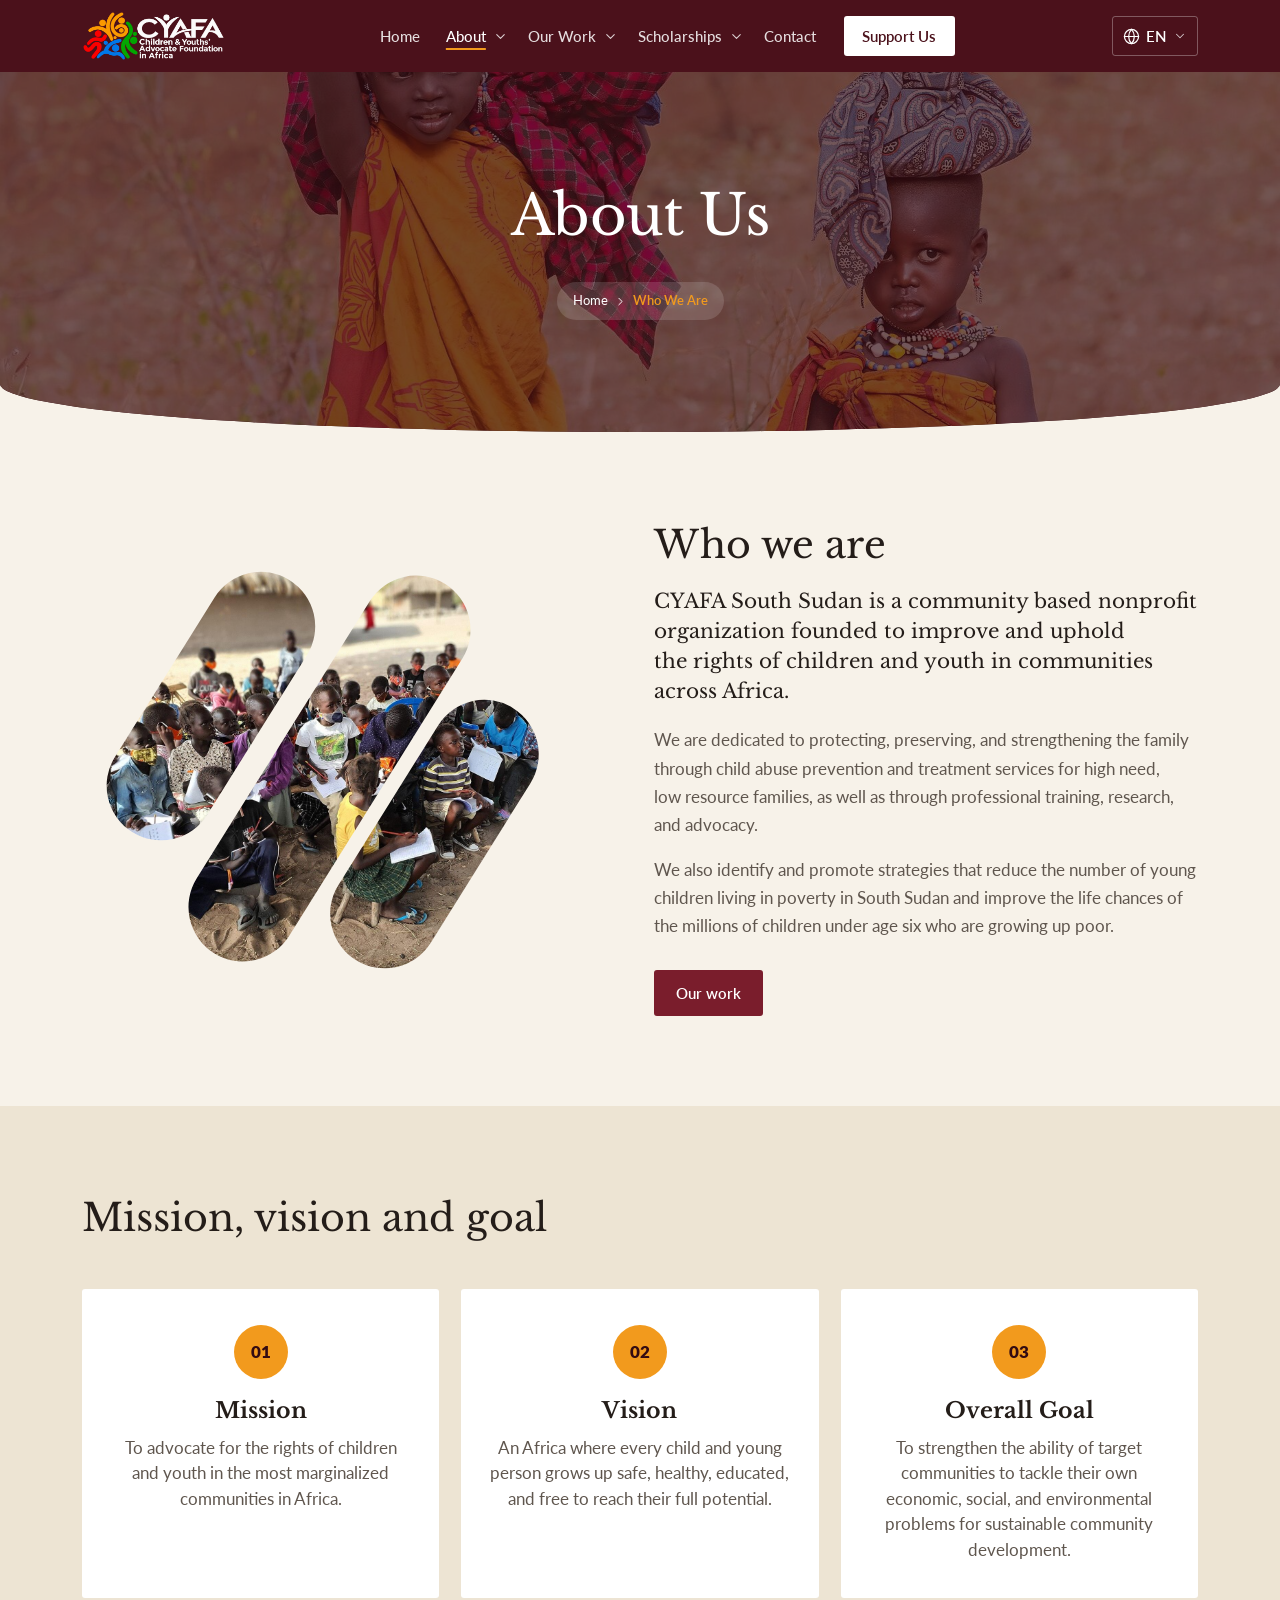
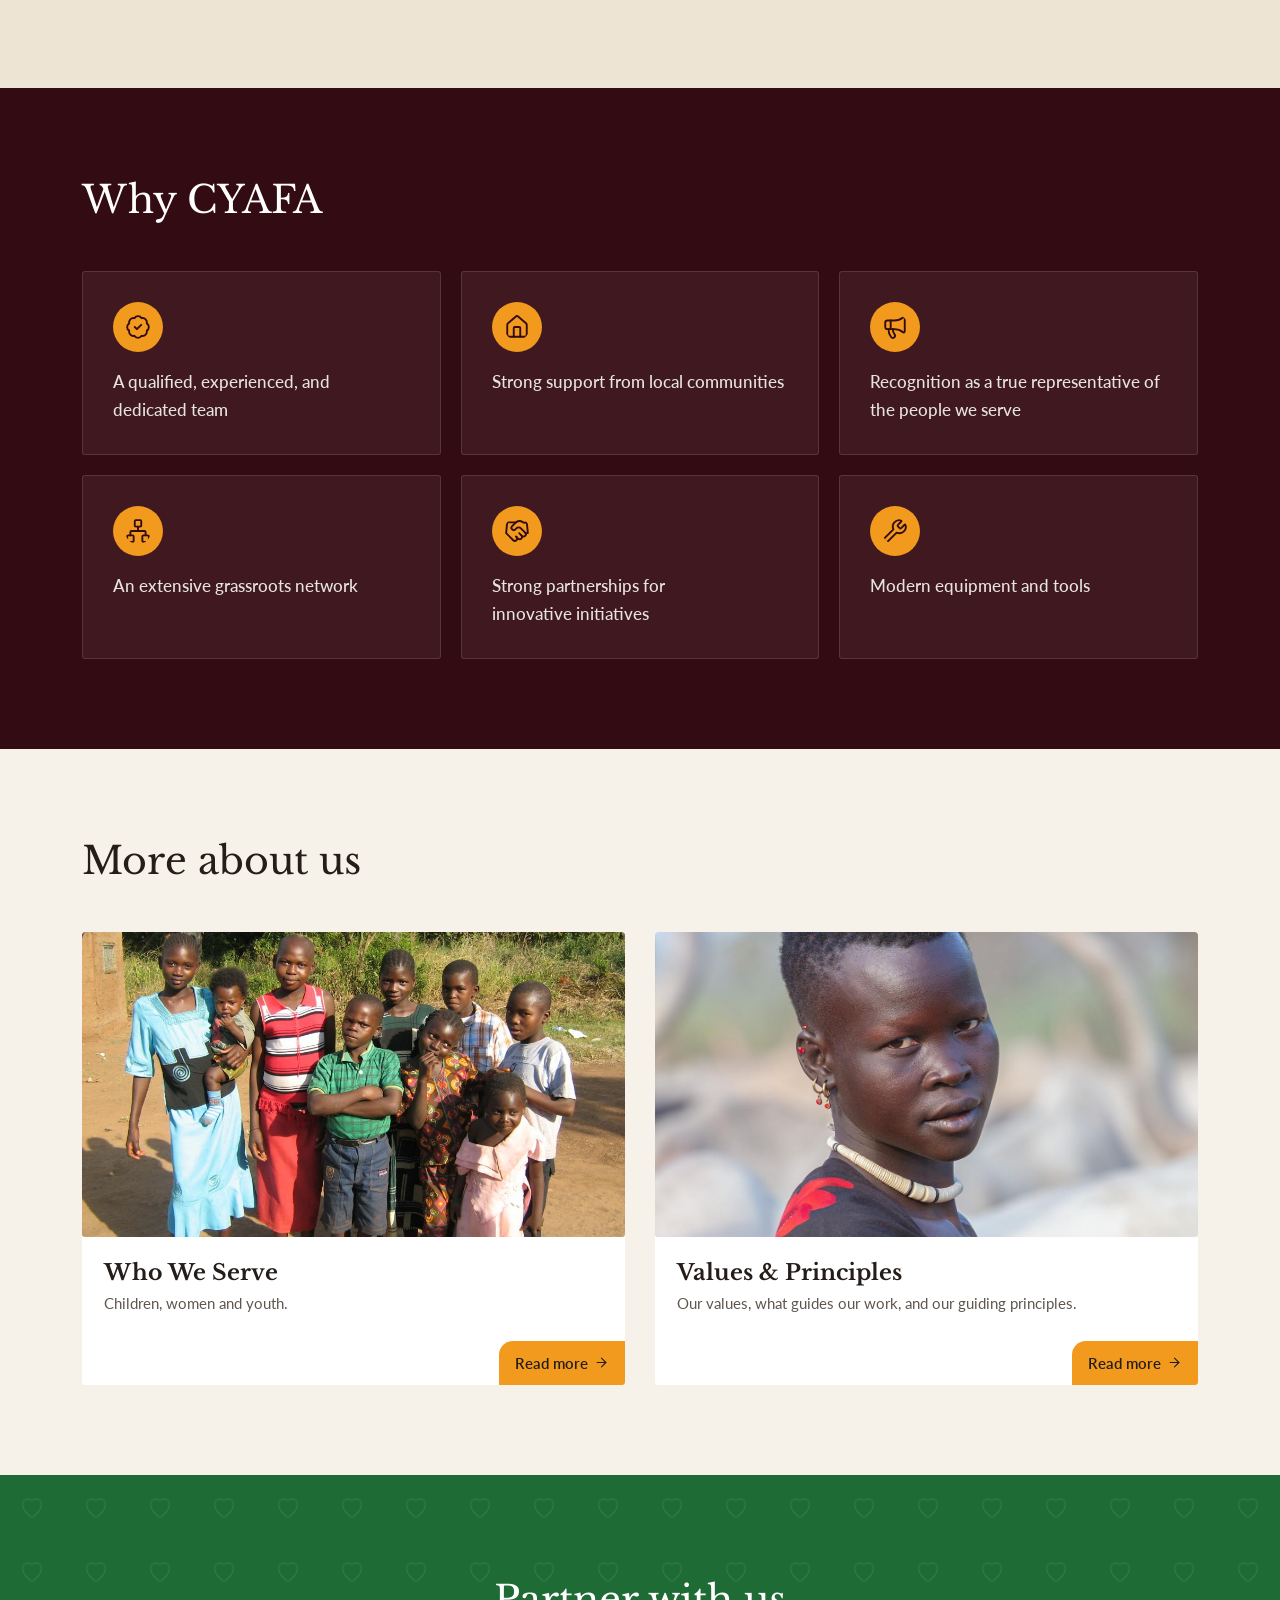
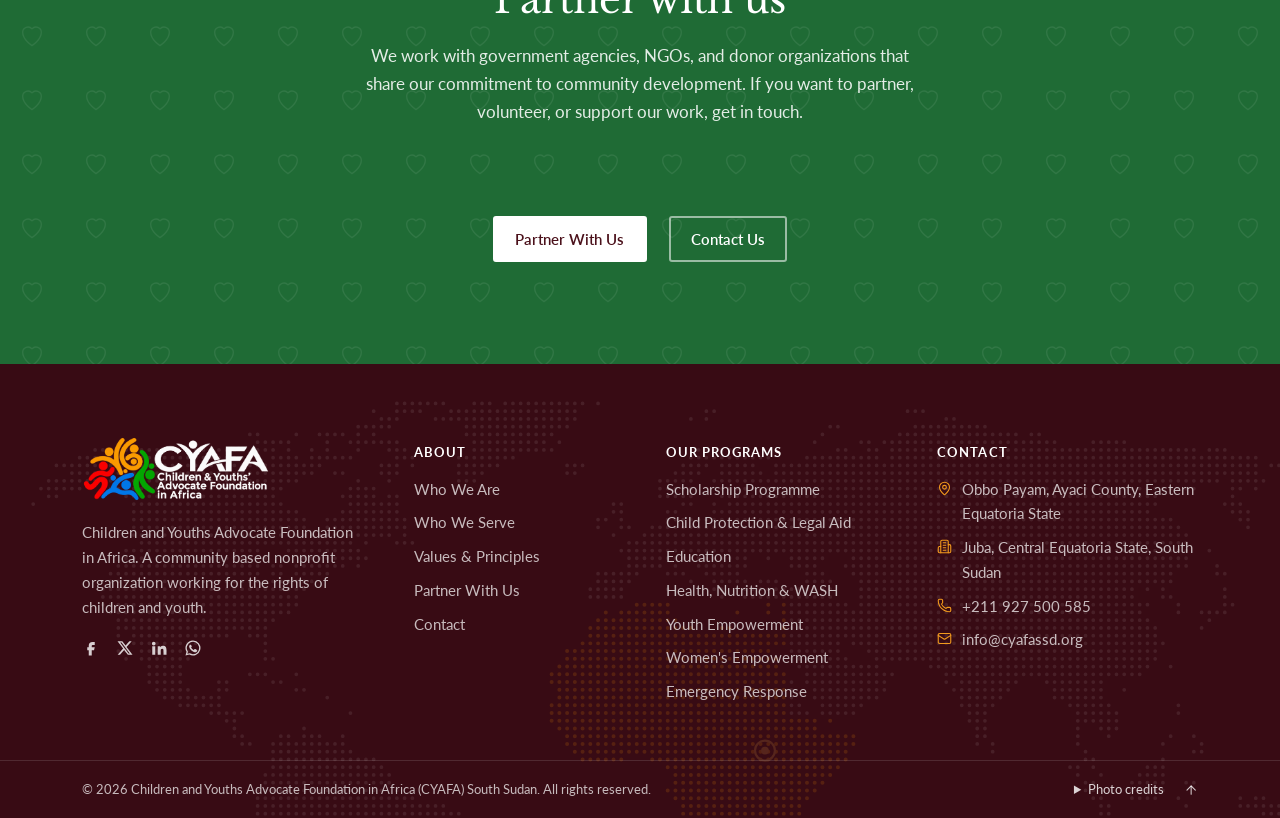
==== commit 3b1577f7: "Redesign the site in a template-inspired style and add a language switcher - Language menu (Google T" ====
--- a/about/index.html
+++ b/about/index.html
@@ -13,8 +13,8 @@
   <link rel="manifest" href="../site.webmanifest">
   <link rel="preconnect" href="https://fonts.googleapis.com">
   <link rel="preconnect" href="https://fonts.gstatic.com" crossorigin>
-  <link href="https://fonts.googleapis.com/css2?family=Inter:wght@400..700&family=Plus+Jakarta+Sans:wght@400..800&display=swap" rel="stylesheet">
-  <link rel="stylesheet" href="../styles.css?v=74">
+  <link href="https://fonts.googleapis.com/css2?family=Lato:wght@400;700;900&family=Libre+Baskerville:wght@400;700&family=Caveat:wght@600&display=swap" rel="stylesheet">
+  <link rel="stylesheet" href="../styles.css?v=103">
 </head>
 <body>
 
@@ -122,6 +122,28 @@
             </div>
           </div>
         </nav>
+        <div class="lang" translate="no">
+          <button class="lang-btn" type="button" aria-expanded="false" aria-controls="lang-list" aria-label="Choose language"><i data-lucide="globe"></i><span class="lang-cur">EN</span><i data-lucide="chevron-down"></i></button>
+          <ul class="lang-list" id="lang-list">
+            <li><button type="button" data-lang="en" lang="en"><span>English</span><small>EN</small></button></li>
+            <li><button type="button" data-lang="fr" lang="fr"><span>Français</span><small>FR</small></button></li>
+            <li><button type="button" data-lang="de" lang="de"><span>Deutsch</span><small>DE</small></button></li>
+            <li><button type="button" data-lang="es" lang="es"><span>Español</span><small>ES</small></button></li>
+            <li class="lang-sep">More languages</li>
+            <li><button type="button" data-lang="ar" lang="ar"><span>العربية</span><small>AR</small></button></li>
+            <li><button type="button" data-lang="pt" lang="pt"><span>Português</span><small>PT</small></button></li>
+            <li><button type="button" data-lang="it" lang="it"><span>Italiano</span><small>IT</small></button></li>
+            <li><button type="button" data-lang="nl" lang="nl"><span>Nederlands</span><small>NL</small></button></li>
+            <li><button type="button" data-lang="sw" lang="sw"><span>Kiswahili</span><small>SW</small></button></li>
+            <li><button type="button" data-lang="no" lang="no"><span>Norsk</span><small>NO</small></button></li>
+            <li><button type="button" data-lang="sv" lang="sv"><span>Svenska</span><small>SV</small></button></li>
+            <li><button type="button" data-lang="zh-CN" lang="zh-CN"><span>中文</span><small>ZH</small></button></li>
+            <li><button type="button" data-lang="ja" lang="ja"><span>日本語</span><small>JA</small></button></li>
+            <li><button type="button" data-lang="ko" lang="ko"><span>한국어</span><small>KO</small></button></li>
+            <li class="lang-note">Automatic translation by Google</li>
+          </ul>
+        </div>
+        <div id="google_translate_element" hidden></div>
         <button class="nav-toggle" aria-expanded="false" aria-controls="site-nav" aria-label="Open menu">
           <span class="nav-toggle-lines"><span></span><span></span><span></span></span>
         </button>
@@ -291,6 +313,6 @@
   </footer>
 
   <script src="../js/lucide.min.js"></script>
-  <script src="../script.js?v=14"></script>
+  <script src="../script.js?v=22"></script>
 </body>
 </html>
--- a/styles.css
+++ b/styles.css
@@ -22,8 +22,8 @@
   --green: #2b9440;
   --blue: #1b70c0;
 
-  --font: "Inter", "Segoe UI", system-ui, sans-serif;
-  --font-head: "Plus Jakarta Sans", "Segoe UI", system-ui, sans-serif;
+  --font: "Lato", "Segoe UI", system-ui, sans-serif;
+  --font-head: "Libre Baskerville", Georgia, "Segoe UI", system-ui, sans-serif;
 
   --fs-sm: .9375rem;
   --fs-xs: .8125rem;
@@ -180,23 +180,23 @@
 .hero-actions { display: flex; flex-wrap: wrap; align-items: center; gap: 14px 22px; margin-top: 30px; }
 
 /* ---------- Home: hero, photos behind the text ---------- */
-.hero { position: relative; isolation: isolate; overflow: hidden; display: flex; align-items: center; min-height: min(calc(100svh - var(--header-h)), 760px); padding: clamp(56px, 7vw, 96px) 0 clamp(40px, 5vw, 64px); color: var(--white); background: var(--maroon-deep); }
-.hero-bg { position: absolute; inset: 0; z-index: -2; }
-.hero-bg img { position: absolute; inset: 0; width: 100%; height: 100%; object-fit: cover; object-position: var(--pos, center); opacity: 0; transform: scale(1.08); transition: opacity 1.4s var(--ease), transform 8s linear; }
-.hero-bg img.active { opacity: 1; transform: scale(1); }
-/* Dark on the left for the text, opening up to the photo on the right */
-.hero::after { content: ""; position: absolute; inset: 0; z-index: -1; background: rgba(75,17,27,.82); }
-.hero-inner { display: grid; grid-template-columns: minmax(0, 1fr); align-items: end; row-gap: clamp(40px, 6vw, 72px); }
-.hero-copy { grid-column: 1 / -1; max-width: 620px; }
-.hero h1 { max-width: 15ch; margin-bottom: .4em; color: var(--white); }
-.hero h1 em { font-style: normal; color: var(--orange); }
-.hero .lead { font-size: var(--fs-lead); color: rgba(255,255,255,.88); max-width: 42ch; margin: 0; }
 .hero .hero-actions { gap: 12px; }
 .hero .btn svg { width: 17px; height: 17px; }
-.hero .btn-gold svg { transition: transform .2s; }
-.hero .btn-gold:hover svg { transform: translateX(3px); }
 
 figcaption, .caption { font-size: var(--fs-xs); color: var(--muted); margin-top: 10px; line-height: 1.5; }
+
+/* ---------- Home: metrics row under the hero ---------- */
+.metrics { position: relative; z-index: 3; height: 0; }
+.metric-row { display: grid; grid-template-columns: repeat(4, minmax(0, 1fr)); list-style: none; margin: 0; translate: 0 -50%; padding: 0; background: var(--white); color: var(--ink); border-radius: var(--radius); box-shadow: 0 20px 40px -28px rgba(0,0,0,.5); animation: rise .9s .45s var(--ease-out) both; }
+/* Icon on the left, number and label stacked beside it */
+.metric { display: grid; grid-template-columns: 42px minmax(0, 1fr); column-gap: 14px; align-items: center; padding: 18px clamp(14px, 2vw, 26px); }
+.metric + .metric { border-left: 1px solid var(--line-soft); }
+.metric-ic { grid-row: span 2; display: grid; place-items: center; width: 42px; height: 42px; border-radius: var(--radius); background: rgba(242,154,29,.15); color: #c9780a; transition: background .3s, color .3s; }
+.metric-ic svg { width: 20px; height: 20px; }
+.metric:hover .metric-ic { background: var(--orange); color: var(--maroon-deep); }
+.metric-num { font-family: var(--font-head); font-size: clamp(1.6rem, 1.3rem + 1vw, 2.1rem); font-weight: 800; line-height: 1; letter-spacing: -.02em; color: var(--maroon-dark); font-variant-numeric: tabular-nums; }
+.metric-label { margin-top: 4px; font-size: var(--fs-sm); font-weight: 600; line-height: 1.3; color: var(--muted); }
+.metric-note { display: none; }
 
 /* ---------- Home: ongoing project (minimal cards) ---------- */
 .project { position: relative; overflow: hidden; isolation: isolate; background: var(--maroon-dark); color: rgba(255,255,255,.86); }
@@ -284,23 +284,21 @@
 .serve-col p { color: var(--muted); font-size: var(--fs-sm); line-height: 1.6; }
 .serve-more { margin-top: 32px; }
 
-/* ---------- Home: Founder & Executive Director message (editorial) ---------- */
-.director { position: relative; overflow: hidden; isolation: isolate; border-top: 1px solid var(--line-soft); }
-/* Solid maroon band down the left edge */
-.director::before { content: ""; position: absolute; z-index: -1; left: 0; top: 0; bottom: 0; width: clamp(10px, 1.6vw, 22px); background: var(--maroon-dark); }
-.founder-quote { position: relative; margin: 10px 0 0; max-width: 24ch; font-family: var(--font-head); font-size: clamp(1.75rem, 1.2rem + 2.6vw, 3.3rem); font-weight: 700; line-height: 1.12; letter-spacing: -.02em; color: var(--ink); text-wrap: balance; }
-.founder-quote em { font-style: normal; color: var(--maroon); box-shadow: inset 0 -.18em 0 rgba(242,154,29,.55); }
-.qmark { position: absolute; left: -.62em; top: -.12em; font-family: Georgia, serif; font-size: 1.6em; line-height: 1; color: var(--orange); }
-.founder-row { display: grid; grid-template-columns: 220px minmax(0, 1fr) 240px; gap: clamp(24px, 4vw, 56px); align-items: end; margin-top: clamp(36px, 5vw, 60px); padding-top: clamp(28px, 3vw, 40px); border-top: 2px solid var(--ink); }
-.founder-photo { position: relative; padding-bottom: 8px; }
-.founder-photo::after { content: ""; position: absolute; left: 0; bottom: 0; width: 60%; height: 8px; background: var(--orange); border-radius: var(--radius); }
-.founder-photo img { width: 100%; aspect-ratio: 4 / 5; object-fit: cover; object-position: center 12%; border-radius: var(--radius); background: #eef0f2; transition: transform .8s var(--ease-out); }
-.founder-photo:hover img { transform: translateY(-4px); }
-.founder-text { margin: 0; font-size: var(--fs-lead); line-height: 1.7; color: var(--muted); max-width: 52ch; align-self: center; }
-.founder-sign { display: flex; flex-direction: column; gap: 2px; }
-.signature { font-family: "Caveat", "Segoe Script", cursive; font-size: 2.3rem; font-weight: 600; line-height: 1; color: var(--maroon); margin-bottom: 8px; }
-.sign-name { font-family: var(--font-head); font-weight: 700; color: var(--ink); }
-.sign-role { font-size: var(--fs-sm); color: var(--muted); margin-bottom: 14px; }
+/* ---------- Home: Founder & Executive Director message (full-width split) ---------- */
+.director { display: grid; grid-template-columns: minmax(0, 1fr) minmax(0, 1fr); background: var(--sand); }
+.founder-text-col { position: relative; overflow: hidden; isolation: isolate; display: flex; justify-content: flex-end; }
+/* Big faint quote mark as a watermark */
+.founder-text-col::before { content: "\201C"; position: absolute; z-index: -1; right: 4%; top: -.18em; font-family: Georgia, serif; font-size: clamp(14rem, 22vw, 22rem); line-height: 1; color: rgba(122,29,44,.07); pointer-events: none; }
+.founder-inner { width: 100%; max-width: 590px; padding: clamp(56px, 7vw, 104px) clamp(28px, 5vw, 72px) clamp(56px, 7vw, 104px) clamp(16px, 4vw, 32px); }
+.founder-quote { margin: 6px 0 26px; padding-top: 22px; border-top: 3px solid var(--orange); max-width: 20ch; font-family: var(--font-head); font-size: clamp(1.6rem, 1.2rem + 1.6vw, 2.5rem); font-weight: 700; line-height: 1.15; letter-spacing: -.015em; color: var(--maroon-dark); }
+.founder-text { color: var(--muted); font-size: var(--fs-lead); line-height: 1.7; max-width: 50ch; }
+.founder-sign { display: flex; align-items: center; justify-content: space-between; gap: 16px; flex-wrap: wrap; margin-top: 30px; }
+.signature { font-family: "Caveat", "Segoe Script", cursive; font-size: 2.4rem; font-weight: 600; line-height: 1; color: var(--maroon); }
+.founder-photo { position: relative; margin: 0; min-height: 560px; background: #eef0f2; overflow: hidden; }
+.founder-photo img { position: absolute; inset: 0; width: 100%; height: 100%; object-fit: cover; object-position: center 12%; transition: transform 1.4s var(--ease-out); }
+.director:hover .founder-photo img { transform: scale(1.03); }
+.founder-plate { position: absolute; left: 0; bottom: clamp(28px, 4vw, 48px); z-index: 1; display: flex; flex-direction: column; margin: 0; padding: 14px 22px 14px 20px; border-left: 4px solid var(--orange); background: var(--maroon-dark); color: rgba(255,255,255,.75); font-size: var(--fs-sm); line-height: 1.4; border-radius: 0 var(--radius) var(--radius) 0; }
+.founder-plate strong { font-family: var(--font-head); font-size: 1.15rem; color: var(--white); }
 
 /* ---------- Home: mission ---------- */
 .mission { display: grid; grid-template-columns: minmax(0, 1fr) minmax(0, 1fr); background: var(--maroon); color: var(--white); }
@@ -755,7 +753,6 @@
 /* Home hero entrance: text rises in order, then the program tiles */
 .hero h1, .hero .lead, .hero .hero-actions { animation: rise .9s var(--ease-out) both; }
 .hero h1 { animation-delay: 0s; }
-.hero .lead { animation-delay: .2s; }
 .hero .hero-actions { animation-delay: .3s; }
 
 /* Inner page heroes: photo settles, title rises */
@@ -795,13 +792,8 @@
   .project::before { width: 60%; height: 160px; }
   .project > .container::before { display: none; }
   .pc-fact { margin-top: 24px; }
-  .hero-inner { grid-template-columns: minmax(0, 1fr); }
-}
-@media (max-width: 640px) {
-  .hero { align-items: flex-end; min-height: calc(100svh - var(--header-h)); padding: 48px 0 28px; }
-  .hero-bg img { object-position: var(--pos-sm, center); }
-  .hero::after { background: rgba(75,17,27,.84); }
-  .hero-inner { row-gap: 26px; }
+}
+@media (max-width: 640px) {
     .hero h1 { font-size: clamp(2rem, 1.4rem + 3.2vw, 2.4rem); max-width: none; margin-bottom: .35em; }
   .hero .lead { font-size: 1.02rem; line-height: 1.55; }
   .hero .hero-actions { display: grid; grid-template-columns: 1fr 1fr; gap: 10px; margin-top: 22px; }
@@ -825,15 +817,17 @@
 
 /* Founder message on tablets and phones */
 @media (max-width: 980px) {
-  .founder-row { grid-template-columns: 180px minmax(0, 1fr); }
-  .founder-sign { grid-column: 1 / -1; }
-}
-@media (max-width: 640px) {
-  .director .container { padding-left: 28px; }
-  .founder-quote { font-size: clamp(1.6rem, 1.2rem + 3vw, 2rem); }
-  .qmark { position: static; display: block; height: .55em; font-size: 2.4em; margin-bottom: 4px; }
-  .founder-row { grid-template-columns: minmax(0, 1fr); gap: 22px; }
-  .founder-photo { max-width: 220px; }
+  .director { grid-template-columns: minmax(0, 1fr); }
+  .founder-photo { order: -1; min-height: 0; aspect-ratio: 4 / 3.4; }
+  .founder-text-col { justify-content: flex-start; }
+  .founder-inner { max-width: none; padding: 48px clamp(16px, 4vw, 32px) 56px; }
+}
+@media (max-width: 640px) {
+  .founder-photo { aspect-ratio: 4 / 4.4; }
+  .founder-quote { font-size: 1.65rem; }
+  .founder-text { font-size: 1.02rem; }
+  .signature { font-size: 2.1rem; }
+  .founder-plate { padding: 10px 16px; }
 }
 
 /* Photos and image tiles share the button corner radius */
@@ -851,13 +845,728 @@
   .intro-text { font-size: 1.2rem; line-height: 1.5; }
   .serve-cols { gap: 32px; }
   .serve-col img { aspect-ratio: 16 / 10; }
-  .director::before { display: none; }
-  .director .container { padding-left: clamp(16px, 4vw, 32px); }
-  .director { border-top: 4px solid var(--maroon-dark); }
-  .founder-row { grid-template-columns: 120px minmax(0, 1fr); gap: 18px 16px; align-items: center; }
-  .founder-photo { max-width: none; grid-row: 1; }
-  .founder-sign { grid-column: 2; grid-row: 1; }
-  .founder-text { grid-column: 1 / -1; font-size: 1.02rem; }
-  .signature { font-size: 1.9rem; margin-bottom: 4px; }
-  .sign-role { margin-bottom: 8px; }
-}
+}
+
+/* Metrics on tablets and phones */
+@media (max-width: 980px) {
+  .metric-row { grid-template-columns: repeat(2, minmax(0, 1fr)); }
+  .metric:nth-child(3) { border-left: 0; }
+  .metric:nth-child(n+3) { border-top: 1px solid var(--line-soft); }
+}
+@media (max-width: 640px) {
+  .metric { grid-template-columns: 32px minmax(0, 1fr); column-gap: 10px; padding: 14px 12px; }
+  .metric-ic { width: 32px; height: 32px; }
+  .metric-ic svg { width: 17px; height: 17px; }
+  .metric-num { font-size: 1.5rem; }
+  .metric-label { font-size: .8rem; }
+}
+
+/* Metrics card overlapping the hero's bottom edge */
+@media (max-width: 640px) {
+}
+/* Metrics card centred on the line between the hero and "Who we are" */
+@media (max-width: 640px) {
+}
+
+/* ---------- Language switcher ---------- */
+.lang { position: relative; z-index: 2; margin-left: 14px; flex-shrink: 0; }
+.lang-btn { display: flex; align-items: center; gap: 6px; height: 40px; padding: 0 10px; border: 1px solid rgba(255,255,255,.3); border-radius: var(--radius); background: none; color: var(--white); font: inherit; font-size: var(--fs-sm); font-weight: 600; cursor: pointer; transition: border-color .2s, background .2s; }
+.lang-btn:hover, .lang.open .lang-btn { border-color: var(--white); background: rgba(255,255,255,.08); }
+.lang-btn svg { width: 17px; height: 17px; }
+.lang-btn svg:last-child { width: 14px; height: 14px; opacity: .75; transition: transform .25s; }
+.lang.open .lang-btn svg:last-child { transform: rotate(180deg); }
+.lang-list { position: absolute; right: 0; top: calc(100% + 10px); min-width: 210px; max-height: min(70vh, 460px); overflow-y: auto; margin: 0; padding: 6px; list-style: none; background: var(--white); border-radius: var(--radius); box-shadow: 0 20px 40px -18px rgba(36,12,14,.45); opacity: 0; visibility: hidden; transform: translateY(6px); transition: opacity .2s, transform .2s, visibility 0s linear .2s; }
+.lang.open .lang-list { opacity: 1; visibility: visible; transform: none; transition: opacity .2s, transform .2s, visibility 0s; }
+.lang-list button { display: flex; align-items: center; justify-content: space-between; gap: 12px; width: 100%; padding: 9px 12px; border: 0; border-radius: var(--radius); background: none; color: var(--ink); font: inherit; font-size: var(--fs-sm); text-align: left; cursor: pointer; }
+.lang-list button small { font-size: .7rem; font-weight: 700; letter-spacing: .06em; color: var(--muted); }
+.lang-list button:hover { background: var(--paper); }
+.lang-list button[aria-current="true"] { color: var(--maroon); font-weight: 700; background: rgba(242,154,29,.12); }
+.lang-sep { margin: 6px 0 2px; padding: 8px 12px 4px; border-top: 1px solid var(--line-soft); font-size: .7rem; font-weight: 700; letter-spacing: .08em; text-transform: uppercase; color: var(--muted); }
+.lang-note { margin-top: 6px; padding: 8px 12px 4px; border-top: 1px solid var(--line-soft); font-size: .72rem; color: var(--muted); }
+@media (max-width: 1120px) {
+  .lang { margin-left: auto; margin-right: 8px; }
+}
+@media (max-width: 640px) {
+  .lang-btn { height: 36px; padding: 0 8px; }
+  .lang-list { position: fixed; left: 16px; right: 16px; top: calc(var(--header-h) + 6px); min-width: 0; }
+}
+/* Hide Google Translate's own toolbar and tooltips */
+body { top: 0 !important; }
+.skiptranslate > iframe, iframe.skiptranslate, .goog-te-banner-frame, #goog-gt-tt, .goog-te-balloon-frame, .VIpgJd-ZVi9od-ORHb-OEVmcd, .VIpgJd-ZVi9od-aZ2wEe-wOHMyf { display: none !important; }
+.goog-text-highlight { background: none !important; box-shadow: none !important; }
+#google_translate_element { display: none !important; }
+
+
+/* =========================================================
+   Home hero: Africa-shaped photo on a light background
+   ========================================================= */
+.hero { position: relative; overflow: hidden; isolation: isolate; padding: clamp(40px, 5vw, 72px) 0 clamp(96px, 9vw, 128px); background: var(--paper); }
+.hero::before { content: ""; position: absolute; z-index: -1; right: -6%; top: 6%; width: min(1100px, 90%); aspect-ratio: 1357 / 616; background: url("images/world-dots-maroon.svg") no-repeat center / contain; opacity: .14; pointer-events: none; }
+.hero-grid { display: grid; grid-template-columns: minmax(0, 1fr) minmax(0, 1.05fr); gap: clamp(24px, 4vw, 64px); align-items: center; }
+.hero h1 { max-width: 13ch; margin-bottom: .4em; color: var(--ink); }
+.hero h1 em { font-style: normal; color: var(--maroon); }
+.hero .lead { font-size: var(--fs-lead); color: var(--muted); max-width: 40ch; margin: 0; }
+.hero .hero-actions { gap: 12px; }
+.hero .btn svg { width: 17px; height: 17px; }
+.hero-art { position: relative; }
+.africa { position: relative; width: 100%; max-width: 560px; margin-left: auto; aspect-ratio: 1 / 1.05; clip-path: url(#africa-clip); background: var(--sand); }
+.africa img { position: absolute; inset: 0; width: 100%; height: 100%; object-fit: cover; opacity: 0; transform: scale(1.08); transition: opacity 1.4s var(--ease), transform 8s linear; }
+.africa img.active { opacity: 1; transform: scale(1); }
+.clip-defs { position: absolute; }
+/* Small dots in the logo colours */
+.dot { position: absolute; border-radius: 50%; pointer-events: none; }
+.dot-1 { width: 16px; height: 16px; background: var(--orange); left: 6%; top: 8%; animation: bob 6s ease-in-out infinite; }
+.dot-2 { width: 10px; height: 10px; background: var(--green); left: 0; top: 52%; animation: bob 7s ease-in-out infinite .6s; }
+.dot-3 { width: 12px; height: 12px; background: var(--red); right: 2%; top: 30%; animation: bob 5.5s ease-in-out infinite 1s; }
+.dot-4 { width: 9px; height: 9px; background: var(--blue); left: 22%; bottom: 6%; animation: bob 6.5s ease-in-out infinite .3s; }
+.dot-5 { width: 22px; height: 22px; border: 3px solid var(--orange); right: 18%; bottom: 2%; animation: bob 8s ease-in-out infinite 1.4s; }
+@keyframes bob { 0%, 100% { transform: translateY(0); } 50% { transform: translateY(-10px); } }
+.hero-art { animation: fade-up 1.2s .2s var(--ease-out) both; }
+
+/* Metrics card centred on the line under the hero */
+.metrics { position: relative; z-index: 3; height: 0; }
+
+/* ---------- Arched action tiles ---------- */
+.actions-row { padding-top: clamp(84px, 8vw, 104px); }
+.action-tiles { display: grid; grid-template-columns: repeat(3, minmax(0, 1fr)); gap: clamp(14px, 2vw, 24px); }
+.action-tile { position: relative; display: flex; flex-direction: column; align-items: center; text-align: center; padding: 34px 24px 70px; border-radius: var(--radius) var(--radius) 999px 999px; color: var(--white); text-decoration: none; overflow: hidden; isolation: isolate; transition: transform .4s var(--ease-out); }
+.action-tile::before { content: ""; position: absolute; z-index: -1; right: -40px; top: -40px; width: 140px; height: 140px; border-radius: 50%; border: 22px solid rgba(255,255,255,.08); }
+.action-tile:hover { transform: translateY(-6px); }
+.at-orange { background: #e8890c; }
+.at-maroon { background: var(--maroon); }
+.at-green { background: #23803a; }
+.at-ic { display: grid; place-items: center; width: 46px; height: 46px; margin-bottom: 14px; border-radius: 50%; background: rgba(255,255,255,.18); }
+.at-ic svg { width: 22px; height: 22px; }
+.action-tile small { font-size: var(--fs-xs); font-weight: 700; letter-spacing: .08em; text-transform: uppercase; color: rgba(255,255,255,.8); }
+.action-tile strong { margin-top: 6px; font-family: var(--font-head); font-size: clamp(1.25rem, 1.1rem + .6vw, 1.6rem); line-height: 1.2; }
+.at-go { position: absolute; left: 50%; bottom: 22px; display: grid; place-items: center; width: 40px; height: 40px; margin-left: -20px; border-radius: 50%; background: var(--white); color: var(--ink); transition: transform .3s var(--ease-out); }
+.at-go svg { width: 18px; height: 18px; }
+.action-tile:hover .at-go { transform: translateX(4px); }
+
+/* ---------- Who we are: circular photo cluster ---------- */
+.intro { position: relative; overflow: hidden; isolation: isolate; }
+.intro::before { content: ""; position: absolute; z-index: -1; left: -12%; top: 10%; width: 70%; aspect-ratio: 1357 / 616; background: url("images/world-dots-maroon.svg") no-repeat center / contain; opacity: .1; pointer-events: none; }
+.intro-split { display: grid; grid-template-columns: minmax(0, 1fr) minmax(0, 1fr); gap: clamp(36px, 6vw, 88px); align-items: center; }
+.circles { position: relative; aspect-ratio: 1 / .92; max-width: 520px; }
+.circles img { position: absolute; border-radius: 50%; object-fit: cover; }
+.c-main { left: 12%; top: 6%; width: 68%; aspect-ratio: 1; border: 8px solid var(--white); box-shadow: 0 30px 60px -36px rgba(51,11,18,.5); }
+.c-a { right: 0; top: 0; width: 30%; aspect-ratio: 1; border: 6px solid var(--white); object-position: center 20%; animation: bob 7s ease-in-out infinite; }
+.c-b { left: 0; bottom: 0; width: 28%; aspect-ratio: 1; border: 6px solid var(--white); object-position: center 30%; animation: bob 8s ease-in-out infinite 1s; }
+.ring { position: absolute; right: 8%; bottom: 8%; width: 26%; aspect-ratio: 1; border-radius: 50%; border: 2px dashed rgba(122,29,44,.35); animation: spin 30s linear infinite; }
+@keyframes spin { to { transform: rotate(360deg); } }
+.dot-6 { width: 14px; height: 14px; background: var(--orange); right: 30%; top: 2%; }
+.dot-7 { width: 10px; height: 10px; background: var(--blue); left: 6%; top: 40%; }
+.intro-copy h2 { max-width: 16ch; }
+.intro-copy .intro-text { font-family: var(--font-head); font-size: clamp(1.1rem, 1rem + .4vw, 1.3rem); line-height: 1.5; margin-bottom: 14px; }
+.intro-copy .btn { margin-top: 18px; }
+
+/* ---------- Why CYAFA: icon cards ---------- */
+.section-head.center { margin-left: auto; margin-right: auto; text-align: center; }
+.why-cards { display: grid; grid-template-columns: repeat(3, minmax(0, 1fr)); gap: clamp(14px, 2vw, 22px); list-style: none; margin: 0; padding: 0; }
+.why-card { padding: clamp(24px, 3vw, 34px) clamp(20px, 2.5vw, 28px); background: var(--white); border-radius: var(--radius); text-align: center; transition: transform .4s var(--ease-out), box-shadow .4s var(--ease-out); }
+.why-card:hover { transform: translateY(-6px); box-shadow: 0 24px 44px -30px rgba(51,11,18,.5); }
+.why-ic { display: grid; place-items: center; width: 64px; height: 64px; margin: 0 auto 18px; border-radius: 50%; background: rgba(242,154,29,.15); color: #c9780a; transition: background .3s, color .3s; }
+.why-ic svg { width: 28px; height: 28px; }
+.why-card:hover .why-ic { background: var(--maroon); color: var(--white); }
+.why-card h3 { font-size: 1.15rem; margin-bottom: 6px; }
+.why-card p { margin: 0; color: var(--muted); font-size: var(--fs-sm); }
+
+@media (max-width: 980px) {
+  .hero-grid, .intro-split { grid-template-columns: minmax(0, 1fr); }
+  .hero-art { order: -1; }
+  .africa { max-width: 420px; margin: 0 auto; }
+  .hero h1 { max-width: 18ch; }
+  .why-cards { grid-template-columns: repeat(2, minmax(0, 1fr)); }
+  .circles { margin: 0 auto; width: 100%; }
+}
+@media (max-width: 640px) {
+  .hero { padding: 20px 0 104px; }
+  .africa { max-width: 300px; }
+  .hero h1 { font-size: clamp(2rem, 1.4rem + 3.2vw, 2.4rem); }
+  .hero .hero-actions { display: grid; grid-template-columns: 1fr 1fr; gap: 10px; margin-top: 22px; }
+  .hero .hero-actions .btn { width: 100%; padding: .7em .5em; font-size: .9rem; }
+  .actions-row { padding-top: 112px; }
+  .action-tiles { grid-template-columns: minmax(0, 1fr); }
+  .action-tile { flex-direction: row; text-align: left; gap: 14px; padding: 18px 64px 18px 18px; border-radius: var(--radius) 999px 999px var(--radius); }
+  .action-tile .at-ic { margin: 0; flex-shrink: 0; }
+  .action-tile small { display: none; }
+  .action-tile strong { margin: 0; font-size: 1.15rem; }
+  .at-go { left: auto; right: 14px; bottom: 50%; margin: 0 0 -20px; }
+  .why-cards { grid-template-columns: minmax(0, 1fr); }
+  .why-card { display: grid; grid-template-columns: 52px minmax(0, 1fr); column-gap: 16px; text-align: left; padding: 18px; }
+  .why-ic { grid-row: span 2; width: 52px; height: 52px; margin: 0; }
+  .why-ic svg { width: 24px; height: 24px; }
+}
+@media (prefers-reduced-motion: reduce) {
+  .dot, .c-a, .c-b, .ring { animation: none !important; }
+}
+
+
+/* =========================================================
+   Home sections in the template-inspired style
+   ========================================================= */
+.center-btn { display: flex; justify-content: center; margin-top: clamp(28px, 3vw, 40px); }
+.section-head.center p:not(.kicker) { margin-left: auto; margin-right: auto; }
+
+/* Our work: campaign cards with an orange corner button */
+.camp-grid { display: grid; grid-template-columns: repeat(4, minmax(0, 1fr)); gap: clamp(14px, 2vw, 22px); }
+.camp { position: relative; display: flex; flex-direction: column; background: var(--white); border-radius: var(--radius); overflow: hidden; color: var(--ink); text-decoration: none; transition: transform .4s var(--ease-out), box-shadow .4s var(--ease-out); }
+.camp:hover { transform: translateY(-6px); box-shadow: 0 26px 46px -30px rgba(51,11,18,.55); }
+.camp-img { display: block; aspect-ratio: 4 / 3; overflow: hidden; }
+.camp-img img { width: 100%; height: 100%; object-fit: cover; transition: transform 1s var(--ease-out); }
+.camp:hover .camp-img img { transform: scale(1.06); }
+.camp-body { position: relative; display: flex; flex-direction: column; flex: 1; padding: 34px 20px 58px; }
+.camp-tag { position: absolute; left: 20px; top: -22px; display: grid; place-items: center; width: 44px; height: 44px; border-radius: 50%; background: var(--white); color: #c9780a; box-shadow: 0 8px 18px -8px rgba(51,11,18,.35); }
+.camp-tag svg { width: 20px; height: 20px; }
+.camp-body strong { font-family: var(--font-head); font-size: 1.2rem; line-height: 1.25; margin-bottom: 6px; }
+.camp-text { color: var(--muted); font-size: var(--fs-sm); line-height: 1.55; }
+.camp-go { position: absolute; right: 0; bottom: 0; display: grid; place-items: center; width: 46px; height: 46px; background: var(--orange); color: var(--ink); border-radius: 14px 0 0 0; transition: background .3s, color .3s; }
+.camp-go svg { width: 20px; height: 20px; }
+.camp:hover .camp-go { background: var(--maroon); color: var(--white); }
+.chips-title { margin: clamp(32px, 4vw, 48px) 0 12px; text-align: center; font-size: var(--fs-xs); font-weight: 700; letter-spacing: .08em; text-transform: uppercase; color: var(--muted); }
+.chips { display: flex; flex-wrap: wrap; justify-content: center; gap: 8px; list-style: none; margin: 0; padding: 0; }
+.chips a { display: inline-block; padding: 8px 14px; border-radius: 100px; background: var(--white); color: var(--ink); text-decoration: none; font-size: var(--fs-sm); font-weight: 500; transition: background .25s, color .25s; }
+.chips a:hover { background: var(--maroon); color: var(--white); }
+
+/* Who we serve: arch-topped photos */
+.arches { display: grid; grid-template-columns: repeat(3, minmax(0, 1fr)); gap: clamp(20px, 3vw, 40px); }
+.arch { margin: 0; text-align: center; }
+.arch-img { position: relative; margin-bottom: 34px; }
+.arch-img img { width: 100%; aspect-ratio: 4 / 5; object-fit: cover; border-radius: var(--radius); transition: transform .6s var(--ease-out); }
+.arch:hover .arch-img img { transform: translateY(-6px); }
+.arch-ic { position: absolute; left: 50%; bottom: -26px; display: grid; place-items: center; width: 56px; height: 56px; margin-left: -28px; border-radius: 50%; border: 5px solid var(--paper); color: var(--white); }
+.arch-ic svg { width: 22px; height: 22px; }
+.arch-orange .arch-ic { background: #e8890c; }
+.arch-maroon .arch-ic { background: var(--maroon); }
+.arch-green .arch-ic { background: #23803a; }
+.arch h3 { margin-bottom: 6px; }
+.arch p { margin: 0 auto; max-width: 34ch; color: var(--muted); font-size: var(--fs-sm); }
+
+/* Mission: full-width photo band with a centred quote */
+.mission-band { position: relative; overflow: hidden; isolation: isolate; padding: clamp(88px, 11vw, 150px) 0; color: var(--white); text-align: center; background: var(--maroon-deep); }
+.mission-band > img { position: absolute; inset: 0; z-index: -2; width: 100%; height: 100%; object-fit: cover; }
+.mission-band::after { content: ""; position: absolute; inset: 0; z-index: -1; background: rgba(51,11,18,.72); }
+.mb-ic { display: inline-grid; place-items: center; width: 48px; height: 48px; margin-bottom: 16px; border-radius: 50%; background: var(--orange); color: var(--maroon-deep); }
+.mb-ic svg { width: 22px; height: 22px; }
+.mission-band .kicker { color: var(--orange); }
+.mission-band blockquote { margin: 0 auto; max-width: 20em; font-family: var(--font-head); font-size: clamp(1.7rem, 1.2rem + 2vw, 2.8rem); font-weight: 700; line-height: 1.2; }
+.mission-band .hero-actions { justify-content: center; }
+
+/* Five-photo strip */
+.photo-strip { display: grid; grid-template-columns: repeat(5, minmax(0, 1fr)); }
+.photo-strip img { width: 100%; aspect-ratio: 1; object-fit: cover; filter: saturate(.9); transition: filter .4s, transform .6s var(--ease-out); }
+.photo-strip img:hover { filter: saturate(1.15); transform: scale(1.03); position: relative; z-index: 1; }
+
+/* Support our work */
+.give-grid { display: grid; grid-template-columns: minmax(0, .9fr) minmax(0, 1.1fr); gap: clamp(16px, 2vw, 24px); }
+.give-feature { position: relative; display: flex; align-items: flex-end; min-height: 460px; overflow: hidden; border-radius: var(--radius); color: var(--white); text-decoration: none; isolation: isolate; }
+.give-feature img { position: absolute; inset: 0; z-index: -2; width: 100%; height: 100%; object-fit: cover; transition: transform 1.2s var(--ease-out); }
+.give-feature:hover img { transform: scale(1.05); }
+.give-feature::after { content: ""; position: absolute; inset: 0; z-index: -1; background: rgba(51,11,18,.62); }
+.gf-body { display: flex; flex-direction: column; align-items: flex-start; gap: 10px; padding: clamp(22px, 3vw, 34px); }
+.gf-tag { display: inline-flex; align-items: center; gap: 6px; padding: 5px 12px; border-radius: 100px; background: var(--orange); color: var(--maroon-deep); font-size: var(--fs-xs); font-weight: 700; }
+.gf-tag svg { width: 14px; height: 14px; }
+.gf-body strong { font-family: var(--font-head); font-size: clamp(1.5rem, 1.2rem + 1vw, 2rem); line-height: 1.15; }
+.gf-body > span:not(.gf-tag):not(.btn) { color: rgba(255,255,255,.88); max-width: 44ch; }
+.gf-body .btn { margin-top: 8px; }
+.cause-cards { display: grid; grid-template-columns: repeat(2, minmax(0, 1fr)); gap: clamp(14px, 2vw, 20px); }
+.cause-card { position: relative; display: flex; flex-direction: column; padding: 24px 22px 60px; background: var(--white); border: 1px solid var(--line-soft); border-radius: var(--radius); color: var(--ink); text-decoration: none; overflow: hidden; transition: transform .4s var(--ease-out), box-shadow .4s var(--ease-out); }
+.cause-card:hover { transform: translateY(-5px); box-shadow: 0 22px 40px -28px rgba(51,11,18,.5); }
+.cc-ic { display: grid; place-items: center; width: 48px; height: 48px; margin-bottom: 14px; border-radius: 50%; background: rgba(242,154,29,.15); color: #c9780a; }
+.cc-ic svg { width: 22px; height: 22px; }
+.cause-card strong { font-family: var(--font-head); font-size: 1.12rem; line-height: 1.25; margin-bottom: 6px; }
+.cc-text { color: var(--muted); font-size: var(--fs-sm); line-height: 1.55; }
+.cc-go { position: absolute; right: 0; bottom: 0; display: inline-flex; align-items: center; gap: 6px; padding: 10px 16px; background: var(--orange); color: var(--ink); font-size: var(--fs-sm); font-weight: 700; border-radius: 14px 0 0 0; transition: background .3s, color .3s; }
+.cc-go svg { width: 16px; height: 16px; }
+.cause-card:hover .cc-go { background: var(--maroon); color: var(--white); }
+.donate-note { justify-content: center; }
+
+/* Partner band: green with a heart pattern */
+.give-band, .cta-band { position: relative; overflow: hidden; isolation: isolate; padding: clamp(64px, 8vw, 104px) 0; background: #1f6b35; color: var(--white); text-align: center; }
+.give-band::before, .cta-band::before { content: ""; position: absolute; inset: 0; z-index: -1; opacity: .08; background-image: url("data:image/svg+xml,%3Csvg xmlns='http://www.w3.org/2000/svg' width='64' height='64' viewBox='0 0 24 24' fill='none' stroke='white' stroke-width='1' stroke-linecap='round' stroke-linejoin='round'%3E%3Cpath d='M12 20s-7-4.4-7-10a4 4 0 0 1 7-2.6A4 4 0 0 1 19 10c0 5.6-7 10-7 10z' transform='scale(.5) translate(12 12)'/%3E%3C/svg%3E"); }
+.gb-ic { display: inline-grid; place-items: center; width: 54px; height: 54px; margin-bottom: 14px; border-radius: 50%; background: rgba(255,255,255,.14); }
+.gb-ic svg { width: 26px; height: 26px; }
+.give-band .kicker { color: #ffd38a; }
+.give-band h2, .cta-band h2 { color: var(--white); }
+.give-band p:not(.kicker), .cta-copy p { max-width: 56ch; margin: 0 auto; color: rgba(255,255,255,.88); }
+.give-band .hero-actions, .cta-band .hero-actions { justify-content: center; }
+
+@media (max-width: 980px) {
+  .camp-grid { grid-template-columns: repeat(2, minmax(0, 1fr)); }
+  .give-grid { grid-template-columns: minmax(0, 1fr); }
+  .give-feature { min-height: 380px; }
+  .photo-strip { grid-template-columns: repeat(3, minmax(0, 1fr)); }
+  .photo-strip img:nth-child(n+4) { display: none; }
+}
+@media (max-width: 640px) {
+  .camp-grid { grid-template-columns: minmax(0, 1fr); }
+  .arches { grid-template-columns: minmax(0, 1fr); gap: 36px; max-width: 360px; margin: 0 auto; }
+  .arch-img img { aspect-ratio: 4 / 4.2; }
+  .cause-cards { grid-template-columns: minmax(0, 1fr); }
+  .mission-band .hero-actions, .give-band .hero-actions { display: grid; grid-template-columns: 1fr; }
+  .chips a { font-size: var(--fs-xs); padding: 7px 12px; }
+}
+
+.section-head p.kicker { font-size: var(--fs-xs); color: var(--maroon); margin-bottom: 12px; }
+@media (max-width: 640px) {
+  .camp-img { aspect-ratio: 16 / 9; }
+  .camp-body { padding: 30px 18px 50px; }
+  .arches { max-width: 300px; gap: 30px; }
+  .arch-img img { aspect-ratio: 1 / 1; }
+}
+
+
+/* =========================================================
+   Charius-inspired pieces
+   ========================================================= */
+/* Who we are: one photo seen through three slanted pills */
+.capsules { position: relative; aspect-ratio: 1; max-width: 520px; }
+.capsules img { position: absolute; inset: 0; width: 100%; height: 100%; object-fit: cover; object-position: center 20%;
+  -webkit-mask: url("data:image/svg+xml,%3Csvg xmlns='http://www.w3.org/2000/svg' viewBox='0 0 100 100'%3E%3Cg transform='rotate%2832 50 50%29'%3E%3Crect x='12' y='22' width='22' height='60' rx='11'/%3E%3Crect x='39' y='6' width='22' height='88' rx='11'/%3E%3Crect x='64' y='20' width='22' height='60' rx='11'/%3E%3C/g%3E%3C/svg%3E") center / 100% 100% no-repeat; mask: url("data:image/svg+xml,%3Csvg xmlns='http://www.w3.org/2000/svg' viewBox='0 0 100 100'%3E%3Cg transform='rotate%2832 50 50%29'%3E%3Crect x='12' y='22' width='22' height='60' rx='11'/%3E%3Crect x='39' y='6' width='22' height='88' rx='11'/%3E%3Crect x='64' y='20' width='22' height='60' rx='11'/%3E%3C/g%3E%3C/svg%3E") center / 100% 100% no-repeat;
+  transition: transform .8s var(--ease-out); }
+.capsules:hover img { transform: scale(1.03); }
+.cap-ring { position: absolute; right: 2%; bottom: 6%; width: 22%; aspect-ratio: 1; border-radius: 50%; border: 2px dashed rgba(122,29,44,.35); animation: spin 30s linear infinite; }
+.capsules .dot-6 { right: 12%; top: 4%; }
+.capsules .dot-7 { left: 4%; top: 58%; }
+
+/* Our work: coloured corner tag on each photo */
+.camp-img { position: relative; }
+.camp-flag { position: absolute; right: 12px; top: 12px; padding: 6px 12px; border-radius: var(--radius); color: var(--white); font-size: var(--fs-xs); font-weight: 700; letter-spacing: .02em; }
+.t-orange { background: #e8890c; } .t-blue { background: var(--blue); } .t-maroon { background: var(--maroon); } .t-green { background: #23803a; }
+
+/* Meet our team: circular portraits */
+.team-grid { display: grid; grid-template-columns: repeat(4, minmax(0, 1fr)); gap: clamp(20px, 3vw, 36px); list-style: none; margin: 0; padding: 0; text-align: center; }
+.member-photo { position: relative; display: grid; place-items: center; width: min(200px, 100%); aspect-ratio: 1; margin: 0 auto 18px; border-radius: 50%; background: var(--sand); color: rgba(122,29,44,.35); }
+.member-photo::after { content: ""; position: absolute; inset: -8px; border-radius: 50%; border: 2px dashed transparent; transition: border-color .3s, transform 1.2s var(--ease-out); }
+.member:hover .member-photo::after { border-color: var(--orange); transform: rotate(60deg); }
+.member-photo img { position: absolute; inset: 0; width: 100%; height: 100%; border-radius: 50%; object-fit: cover; object-position: center 12%; }
+.member-photo svg { width: 42%; height: 42%; stroke-width: 1.3; }
+.member h3 { font-size: 1.15rem; margin-bottom: 2px; }
+.member p { margin: 0; color: var(--muted); font-size: var(--fs-sm); }
+.member.is-placeholder h3, .member.is-placeholder p { color: var(--muted); opacity: .7; }
+
+@media (max-width: 980px) {
+  .capsules { margin: 0 auto; width: 100%; }
+  .team-grid { grid-template-columns: repeat(2, minmax(0, 1fr)); }
+}
+@media (max-width: 640px) {
+  .capsules { max-width: 340px; }
+  .member-photo { width: min(140px, 100%); }
+}
+@media (prefers-reduced-motion: reduce) { .cap-ring { animation: none; } }
+
+
+/* =========================================================
+   Inner pages in the home page's card-and-photo style
+   ========================================================= */
+.tcard, .ed-row, .value-tile, .guide-list li, .sub-card, .cause, .ct-quick-card, .ct-involve-card, .ct-office, .sch-route {
+  background: var(--white); border: 0; border-radius: var(--radius);
+  transition: transform .4s var(--ease-out), box-shadow .4s var(--ease-out); }
+.ed-row:hover, .value-tile:hover, .guide-list li:hover, .sub-card:hover, .cause:hover, .ct-quick-card:hover, .ct-involve-card:hover, .ct-office:hover, .sch-route:hover {
+  transform: translateY(-5px); box-shadow: 0 24px 44px -30px rgba(51,11,18,.5); }
+.section-dark .icon-cell, .section-dark .step, .section-dark .prog-cell, .sch-concern, .principle-quote {
+  background: rgba(255,255,255,.06); border: 1px solid rgba(255,255,255,.12); border-radius: var(--radius); }
+/* Orange corner button on link cards */
+.sub-card, .cause, .ct-involve-card { position: relative; overflow: hidden; }
+.sub-card .link-arrow, .cause .link-arrow, .ct-involve-card .link-arrow { position: absolute; right: 0; bottom: 0; padding: 10px 16px; background: var(--orange); color: var(--ink); text-decoration: none; border-radius: 14px 0 0 0; transition: background .3s, color .3s; }
+.sub-card:hover .link-arrow, .cause:hover .link-arrow, .ct-involve-card:hover .link-arrow { background: var(--maroon); color: var(--white); }
+
+/* Page banner: centred title, breadcrumb pill, curved bottom */
+.page-hero { min-height: 340px; height: auto; max-height: none; align-items: center; text-align: center; border-radius: 0 0 50% 50% / 0 0 48px 48px; }
+.page-hero::after { background: rgba(51,11,18,.68); }
+.page-hero .container { display: flex; flex-direction: column; align-items: center; padding-top: clamp(72px, 9vw, 112px); padding-bottom: clamp(80px, 9vw, 112px); }
+.page-hero h1 { order: 1; max-width: 18ch; }
+.page-hero p { order: 2; margin: 0 auto; }
+.page-hero .breadcrumb { order: 3; margin: 20px 0 0; padding: 8px 16px; border-radius: 100px; background: rgba(255,255,255,.14); color: var(--white); }
+.page-hero .hero-actions { order: 4; justify-content: center; }
+.page-hero .breadcrumb span { color: var(--orange); font-weight: 600; }
+
+/* About */
+.about-media img { aspect-ratio: 1; -webkit-mask: url("data:image/svg+xml,%3Csvg xmlns='http://www.w3.org/2000/svg' viewBox='0 0 100 100'%3E%3Cg transform='rotate%2832 50 50%29'%3E%3Crect x='12' y='22' width='22' height='60' rx='11'/%3E%3Crect x='39' y='6' width='22' height='88' rx='11'/%3E%3Crect x='64' y='20' width='22' height='60' rx='11'/%3E%3C/g%3E%3C/svg%3E") center / 100% 100% no-repeat; mask: url("data:image/svg+xml,%3Csvg xmlns='http://www.w3.org/2000/svg' viewBox='0 0 100 100'%3E%3Cg transform='rotate%2832 50 50%29'%3E%3Crect x='12' y='22' width='22' height='60' rx='11'/%3E%3Crect x='39' y='6' width='22' height='88' rx='11'/%3E%3Crect x='64' y='20' width='22' height='60' rx='11'/%3E%3C/g%3E%3C/svg%3E") center / 100% 100% no-repeat; }
+.about-split { align-items: center; }
+.editorial { display: grid; grid-template-columns: repeat(3, minmax(0, 1fr)); gap: clamp(14px, 2vw, 22px); border-top: 0; counter-reset: ed; }
+.ed-row { display: block; padding: clamp(26px, 3vw, 36px) clamp(20px, 2.4vw, 28px); text-align: center; counter-increment: ed; }
+.ed-row::before { content: counter(ed, decimal-leading-zero); display: grid; place-items: center; width: 54px; height: 54px; margin: 0 auto 18px; border-radius: 50%; background: var(--orange); color: var(--maroon-deep); font-family: var(--font-head); font-weight: 800; }
+.ed-row h3 { margin-bottom: 10px; }
+.ed-row p { font-family: var(--font); font-size: var(--fs-body); color: var(--muted); margin: 0 auto; }
+.sch-cats { grid-template-columns: repeat(4, minmax(0, 1fr)); }
+.icon-grid { grid-template-columns: repeat(3, minmax(0, 1fr)); gap: clamp(14px, 2vw, 20px); border: 0; }
+.icon-cell { flex-direction: column; gap: 0; padding: clamp(22px, 2.6vw, 30px); border-bottom: 0; }
+.icon-cell::before { content: none; }
+.icon-cell svg { display: block; box-sizing: border-box; width: 50px; height: 50px; padding: 12px; margin-bottom: 16px; border-radius: 50%; background: var(--orange); color: var(--maroon-deep); }
+.sub-card > img { margin: 0; aspect-ratio: 16 / 9; }
+.sub-card-body { padding: 22px 22px 60px; }
+
+/* Who we serve: arch photos with an orange disc behind */
+.panel:nth-child(2) { background: var(--sand); }
+.panel:nth-child(2) .panel-body { background: none; }
+.panel-media { isolation: isolate; min-height: 600px; }
+.panel-media::before { content: ""; position: absolute; z-index: -1; left: 50%; bottom: 24px; width: 46%; aspect-ratio: 1; border-radius: 50%; background: var(--orange); opacity: .9; }
+.panel-media img { top: 40px; bottom: 40px; left: 12%; right: 12%; width: 76%; height: calc(100% - 80px); border-radius: var(--radius); }
+.panel-tag { left: 50%; bottom: 56px; transform: translateX(-50%); border-radius: 100px; white-space: nowrap; }
+.panel-tag svg { display: inline-block; color: var(--orange); margin-right: 6px; }
+.check-list li { display: flex; gap: 12px; align-items: center; padding-left: 0; }
+.check-list li::before { content: none; }
+.check-list li svg { display: block; box-sizing: border-box; width: 26px; height: 26px; padding: 5px; flex-shrink: 0; border-radius: 50%; background: rgba(242,154,29,.18); color: #c9780a; }
+
+/* Values */
+.value-tiles { grid-template-columns: repeat(4, minmax(0, 1fr)); gap: clamp(14px, 2vw, 20px); border-top: 0; counter-reset: vt; }
+.value-tile { display: flex; flex-direction: column; align-items: center; justify-content: center; gap: 14px; min-height: 170px; padding: 26px 18px; text-align: center; border-bottom: 0; counter-increment: vt; }
+.value-tile::before { content: counter(vt, decimal-leading-zero); display: grid; place-items: center; width: 50px; height: 50px; border-radius: 50%; background: rgba(242,154,29,.16); color: #c9780a; font-family: var(--font-head); font-weight: 800; transition: background .3s, color .3s; }
+.value-tile:hover::before { background: var(--maroon); color: var(--white); }
+.value-tile h3 { font-weight: 700; }
+.guide-list { border-top: 0; display: grid; gap: 12px; }
+.guide-list li { display: grid; grid-template-columns: 54px minmax(0, 1fr); gap: 18px; align-items: center; padding: 18px 22px; border-bottom: 0; }
+.guide-list .gi { display: grid; place-items: center; width: 54px; height: 54px; border-radius: 50%; background: rgba(242,154,29,.16); color: #c9780a; }
+.guide-list .gi svg { width: 24px; height: 24px; }
+.steps { gap: clamp(14px, 2vw, 20px); border-top: 0; }
+.step { padding: 24px; border-bottom: 0; }
+.steps:not(.sch-steps) .step > svg { display: block; box-sizing: border-box; width: 50px; height: 50px; padding: 12px; margin-bottom: 16px; border-radius: 50%; background: var(--orange); color: var(--maroon-deep); }
+.principle-quote { padding: 24px 28px; border-left: 4px solid var(--orange); }
+
+/* Our work */
+.zz-media { position: relative; isolation: isolate; }
+.zz-media::before { content: ""; position: absolute; z-index: -1; inset: 26px -16px -16px 26px; border-radius: var(--radius); background: var(--orange); }
+.zz-row:nth-child(even) .zz-media::before { inset: 26px 26px -16px -16px; background: var(--maroon); }
+.zz-media img { aspect-ratio: 4 / 3.6; border-radius: var(--radius); }
+.prog-grid { gap: clamp(14px, 2vw, 20px); border-top: 0; }
+.prog-cell { padding: 24px; border-bottom: 0; }
+.prog-cell.cta-cell { background: var(--orange); border-color: var(--orange); color: var(--maroon-deep); }
+.prog-cell.cta-cell h3, .prog-cell.cta-cell .link-arrow { color: var(--maroon-deep); }
+.focus-tiles { justify-content: center; }
+.focus-tile { display: inline-flex; align-items: center; gap: 8px; padding: 9px 16px; border: 0; border-radius: 100px; background: var(--white); }
+.focus-tile svg { display: block; width: 18px; height: 18px; color: #c9780a; }
+.donate-grid { gap: clamp(14px, 2vw, 22px); }
+.cause-feature { position: relative; justify-content: flex-end; min-height: 100%; border-radius: var(--radius); overflow: hidden; isolation: isolate; }
+.cause-feature > img { position: absolute; inset: 0; z-index: -2; height: 100%; aspect-ratio: auto; }
+.cause-feature::after { content: ""; position: absolute; inset: 0; z-index: -1; background: rgba(51,11,18,.62); }
+.cause-tag { display: inline-flex; align-items: center; gap: 6px; padding: 5px 12px; border-radius: 100px; background: var(--orange); color: var(--maroon-deep); }
+.cause { border-top: 0; padding-top: 0; }
+.cause-img img { margin: 0; aspect-ratio: 16 / 9; }
+.cause-body { position: relative; padding: 32px 20px 60px; }
+.cause-ic { position: absolute; left: 20px; top: -22px; display: grid; place-items: center; width: 44px; height: 44px; border-radius: 50%; background: var(--white); color: #c9780a; box-shadow: 0 8px 18px -8px rgba(51,11,18,.35); }
+.cause-ic svg { width: 20px; height: 20px; }
+
+/* Contact */
+.ct-quick-grid { gap: clamp(14px, 2vw, 20px); border-top: 0; }
+.ct-quick-card, .ct-quick-card + .ct-quick-card { display: grid; grid-template-columns: 52px minmax(0, 1fr); column-gap: 16px; align-items: center; padding: 22px; border: 0; }
+.ct-quick-ic { grid-row: span 3; display: grid; place-items: center; width: 52px; height: 52px; border-radius: 50%; background: var(--orange); color: var(--maroon-deep); }
+.ct-quick-ic svg { width: 22px; height: 22px; }
+.ct-info { border-radius: var(--radius); }
+.ct-person { display: flex; align-items: center; gap: 14px; }
+.ct-person-ic { display: grid; place-items: center; width: 46px; height: 46px; flex-shrink: 0; border-radius: 50%; background: var(--orange); color: var(--maroon-deep); }
+.ct-form { padding: clamp(24px, 3vw, 40px); background: var(--white); border-radius: var(--radius); }
+.ct-involve-img img { margin: 0; }
+.ct-involve-body { position: relative; padding: 32px 22px 60px; }
+.ct-involve-ic { position: absolute; left: 22px; top: -24px; display: grid; place-items: center; width: 48px; height: 48px; border-radius: 50%; background: var(--white); color: #c9780a; box-shadow: 0 8px 18px -8px rgba(51,11,18,.35); }
+.ct-involve-donate .ct-involve-ic { background: var(--orange); color: var(--maroon-deep); }
+.ct-office, .ct-office:first-of-type { display: flex; align-items: center; gap: 16px; margin-bottom: 12px; padding: 20px; border: 0; }
+.ct-office-ic { display: grid; place-items: center; width: 50px; height: 50px; flex-shrink: 0; border-radius: 50%; background: rgba(242,154,29,.16); color: #c9780a; }
+.map { border-radius: var(--radius); overflow: hidden; }
+
+/* Scholarship */
+.sch-collage { padding: 0; }
+.sch-collage-main { width: 100%; aspect-ratio: 1; -webkit-mask: url("data:image/svg+xml,%3Csvg xmlns='http://www.w3.org/2000/svg' viewBox='0 0 100 100'%3E%3Cg transform='rotate%2832 50 50%29'%3E%3Crect x='12' y='22' width='22' height='60' rx='11'/%3E%3Crect x='39' y='6' width='22' height='88' rx='11'/%3E%3Crect x='64' y='20' width='22' height='60' rx='11'/%3E%3C/g%3E%3C/svg%3E") center / 100% 100% no-repeat; mask: url("data:image/svg+xml,%3Csvg xmlns='http://www.w3.org/2000/svg' viewBox='0 0 100 100'%3E%3Cg transform='rotate%2832 50 50%29'%3E%3Crect x='12' y='22' width='22' height='60' rx='11'/%3E%3Crect x='39' y='6' width='22' height='88' rx='11'/%3E%3Crect x='64' y='20' width='22' height='60' rx='11'/%3E%3C/g%3E%3C/svg%3E") center / 100% 100% no-repeat; }
+.sch-collage-inset { width: 36%; aspect-ratio: 1; border-radius: 50%; border: 6px solid var(--paper); right: 0; bottom: 2%; }
+.sch-frame { position: relative; isolation: isolate; }
+.sch-frame::before { content: ""; position: absolute; z-index: -1; inset: 26px -16px -16px 26px; border-radius: var(--radius); background: var(--orange); }
+.sch-frame img { border-radius: var(--radius); }
+.sch-steps .step { border-top: 1px solid rgba(255,255,255,.12); padding: 24px 20px; }
+.sch-steps .st-num { display: grid; place-items: center; width: 46px; height: 46px; border-radius: 50%; background: var(--orange); color: var(--maroon-deep); font-size: 1.1rem; font-weight: 800; }
+.sch-routes { display: grid; grid-template-columns: repeat(2, minmax(0, 1fr)); gap: 14px; border-top: 0; }
+.sch-route { padding: 22px 24px; border-bottom: 0; }
+.sch-route svg { box-sizing: content-box; padding: 10px; border-radius: 50%; background: var(--orange); color: var(--ink); }
+.sch-concern { padding: 26px 28px; border-top: 1px solid rgba(255,255,255,.12); }
+
+/* Partner band on inner pages */
+.cta-band { position: relative; overflow: hidden; isolation: isolate; }
+.cta-band .container { flex-direction: column; align-items: center; text-align: center; }
+.cta-copy { margin: 0 auto; }
+.cta-band .hero-actions { margin-top: 26px; }
+
+@media (max-width: 980px) {
+  .editorial, .sch-cats, .icon-grid, .value-tiles, .prog-grid, .steps { grid-template-columns: repeat(2, minmax(0, 1fr)); }
+  .editorial { grid-template-columns: minmax(0, 1fr); }
+  .sch-routes { grid-template-columns: minmax(0, 1fr); }
+  .panel-media { min-height: 460px; }
+  .zz-media { max-width: 520px; }
+}
+@media (max-width: 640px) {
+  .page-hero { min-height: 260px; border-radius: 0 0 50% 50% / 0 0 28px 28px; }
+  .sch-cats, .icon-grid, .prog-grid, .steps, .sch-steps { grid-template-columns: minmax(0, 1fr); }
+  .value-tiles { grid-template-columns: repeat(2, minmax(0, 1fr)); }
+  .value-tile { min-height: 0; padding: 20px 12px; }
+  .panel-media { min-height: 360px; }
+  .panel-media img { top: 24px; bottom: 24px; left: 10%; right: 10%; width: 80%; height: calc(100% - 48px); }
+  .zz-media::before, .zz-row:nth-child(even) .zz-media::before, .sch-frame::before { inset: 18px -10px -10px 18px; }
+  .ct-quick-grid { grid-template-columns: minmax(0, 1fr); }
+  .guide-list li { grid-template-columns: 46px minmax(0, 1fr); gap: 14px; padding: 16px; }
+  .guide-list .gi { width: 46px; height: 46px; }
+}
+
+/* Playfair Display headings: serif weight and spacing */
+h1, h2, h3, h4 { letter-spacing: 0; }
+h1 { font-weight: 700; letter-spacing: -.01em; }
+h2 { font-weight: 700; }
+.metric-num, .ed-row::before, .value-tile::before, .sch-steps .st-num { font-family: var(--font); }
+
+
+/* =========================================================
+   Ongoing project in the light, template-inspired style
+   ========================================================= */
+.project { background: var(--sand); color: var(--ink); }
+.project::before { top: 40px; right: auto; left: 50%; width: min(1000px, 90%); height: auto; aspect-ratio: 1357 / 616; transform: translateX(-30%); background: url("images/world-dots-maroon.svg") no-repeat center / contain; opacity: .1; }
+.project::after { border-color: rgba(122,29,44,.12); box-shadow: 0 0 0 60px rgba(122,29,44,.025), 0 0 0 61px rgba(122,29,44,.08); left: auto; right: -160px; bottom: -220px; }
+.project > .container::before { display: none; }
+.project-cards { grid-template-columns: minmax(0, 1.05fr) repeat(3, minmax(0, .45fr)); grid-template-rows: auto auto; gap: 16px clamp(14px, 1.6vw, 20px); align-items: end; }
+.pc-photo { grid-column: 1; grid-row: 1 / 3; margin-right: clamp(16px, 4vw, 56px); }
+.pc-main { grid-column: 2 / 5; grid-row: 1; padding: 0; align-self: center; }
+.pc-fact { grid-row: 2; margin-top: 8px; padding: 20px 18px; background: var(--white); border: 0; border-radius: var(--radius); transition: transform .4s var(--ease-out), box-shadow .4s var(--ease-out); }
+.pc-fact:hover { transform: translateY(-5px); box-shadow: 0 22px 40px -28px rgba(51,11,18,.5); }
+.pc-fact svg { box-sizing: border-box; width: 44px; height: 44px; padding: 11px; margin-bottom: 12px; border-radius: 50%; background: var(--orange); color: var(--maroon-deep); }
+.pc-fact strong { color: var(--muted); }
+.pc-fact span { color: var(--ink); }
+.project-status { background: var(--white); color: var(--maroon-dark); box-shadow: 0 8px 20px -14px rgba(51,11,18,.4); }
+.project-status .sep { background: rgba(75,17,27,.3); }
+.project h2 { color: var(--ink); font-size: clamp(1.7rem, 1.3rem + 1.4vw, 2.5rem); }
+.project h2 em { color: var(--maroon); }
+.project-lead { color: var(--muted); }
+
+/* Slideshow: arch photo, orange disc, round avatar thumbnails */
+.learner-show { padding-left: 0; }
+.show-stage { position: relative; isolation: isolate; }
+.show-stage::before { left: auto; right: -28px; top: auto; bottom: -24px; width: 62%; height: auto; aspect-ratio: 1; border-radius: 50%; background: var(--orange); }
+.show-slides { aspect-ratio: 4 / 4.6; border-radius: var(--radius); }
+.show-nav { left: 50%; right: auto; bottom: 18px; transform: translateX(-50%); gap: 4px; padding: 4px; background: rgba(255,255,255,.92); border-radius: 100px; }
+.show-arrow { width: 36px; height: 36px; border-radius: 50%; color: var(--ink); }
+.show-arrow:hover { background: var(--maroon); color: var(--white); }
+.show-count { color: var(--muted); min-width: 40px; }
+.show-count strong { color: var(--ink); }
+.show-badge { position: absolute; z-index: 3; left: -18px; top: 26%; display: flex; align-items: center; gap: 10px; padding: 12px 16px; background: var(--white); border-radius: var(--radius); box-shadow: 0 18px 36px -20px rgba(51,11,18,.5); animation: bob 6s ease-in-out infinite; }
+.show-badge strong { font-family: var(--font); font-size: 2rem; font-weight: 800; line-height: 1; color: var(--maroon); }
+.show-badge span { font-size: var(--fs-xs); font-weight: 600; line-height: 1.3; color: var(--muted); }
+.show-thumbs { display: flex; justify-content: center; gap: 0; margin-top: 28px; }
+.show-thumb { width: 54px; margin-left: -10px; opacity: 1; }
+.show-thumb:first-child { margin-left: 0; }
+.show-thumb img { aspect-ratio: 1; border-radius: 50%; border: 3px solid var(--sand); transition: transform .3s var(--ease-out), border-color .3s; }
+.show-thumb:hover img { transform: translateY(-3px); }
+.show-thumb.active img { border-color: var(--orange); }
+.show-bar { left: 18%; right: 18%; bottom: -8px; border-radius: 3px; background: rgba(122,29,44,.12); overflow: hidden; }
+.pc-photo figcaption { color: var(--muted); text-align: center; }
+
+@media (max-width: 980px) {
+  .project-cards { grid-template-columns: repeat(3, minmax(0, 1fr)); }
+  .pc-photo { grid-column: 1 / -1; grid-row: auto; margin: 0 auto 24px; width: 100%; max-width: 420px; }
+  .pc-main { grid-column: 1 / -1; grid-row: auto; }
+  .pc-fact { grid-row: auto; }
+}
+@media (max-width: 640px) {
+  .project-cards { grid-template-columns: minmax(0, 1fr); }
+  .pc-photo { max-width: 320px; }
+  .show-stage::before { right: -14px; bottom: -14px; }
+  .show-badge { left: -8px; padding: 10px 12px; }
+  .show-badge strong { font-size: 1.6rem; }
+  .pc-fact { margin-top: 0; }
+  .pc-fact svg { margin: 0; }
+}
+@media (prefers-reduced-motion: reduce) { .show-badge { animation: none; } }
+@media (max-width: 640px) {
+  .pc-fact { display: grid; grid-template-columns: 44px minmax(0, 1fr); column-gap: 14px; align-items: center; padding: 14px 16px; }
+  .pc-fact svg { grid-row: span 2; }
+  .pc-fact strong, .pc-fact span { grid-column: 2; }
+}
+
+/* Libre Baskerville headings run wide: slightly smaller, regular weight for big titles */
+h1 { font-weight: 400; letter-spacing: -.01em; line-height: 1.15; }
+h2 { font-weight: 400; line-height: 1.2; }
+h3, h4 { font-weight: 700; letter-spacing: 0; }
+.hero h1 { font-size: clamp(2.1rem, 1.5rem + 2.4vw, 3.4rem); }
+.project h2, .founder-quote, .mission-band blockquote { font-weight: 400; }
+
+/* Lato has 400/700/900 only: map in-between weights */
+.metric-num, .show-badge strong { font-weight: 900; }
+
+
+/* ---------- Meet our team: arch portrait cards ---------- */
+.team { position: relative; overflow: hidden; isolation: isolate; background: var(--sand); }
+.team::before { content: ""; position: absolute; z-index: -1; left: 50%; top: 30px; width: min(1100px, 92%); aspect-ratio: 1357 / 616; transform: translateX(-50%); background: url("images/world-dots-maroon.svg") no-repeat center / contain; opacity: .08; }
+.team-grid { gap: clamp(16px, 2.4vw, 28px); text-align: center; }
+.member { display: flex; flex-direction: column; }
+.member-photo { position: relative; width: 100%; aspect-ratio: 4 / 5; margin: 0; border-radius: var(--radius); background: var(--white); overflow: hidden; isolation: isolate; color: rgba(122,29,44,.3); }
+.member-photo::after { content: none; }
+.member-photo::before { content: ""; position: absolute; z-index: -1; left: 50%; bottom: -30%; width: 120%; aspect-ratio: 1; border-radius: 50%; background: var(--orange); transform: translateX(-50%); transition: bottom .6s var(--ease-out); }
+.member:hover .member-photo::before { bottom: -22%; }
+.member-photo img { position: absolute; inset: 0; width: 100%; height: 100%; border-radius: 0; object-fit: cover; object-position: center 15%; transition: transform .8s var(--ease-out); }
+.member:hover .member-photo img { transform: scale(1.04); }
+.member-empty { position: absolute; inset: 0; display: grid; place-items: center; }
+.member-empty svg { width: 34%; height: 34%; stroke-width: 1.2; }
+.member.is-placeholder .member-photo::before { background: rgba(242,154,29,.25); }
+.member-social { position: absolute; left: 50%; bottom: 16px; z-index: 2; display: flex; gap: 8px; transform: translate(-50%, 70px); transition: transform .45s var(--ease-out); }
+.member:hover .member-social, .member:focus-within .member-social { transform: translate(-50%, 0); }
+.member-social a { display: grid; place-items: center; width: 40px; height: 40px; border-radius: 50%; background: var(--white); color: var(--maroon); box-shadow: 0 8px 18px -8px rgba(0,0,0,.4); transition: background .25s, color .25s; }
+.member-social a:hover { background: var(--maroon); color: var(--white); }
+.member-social svg { width: 18px; height: 18px; fill: currentColor; }
+.member-plate { position: relative; z-index: 2; margin: -28px 14px 0; padding: 16px 12px 14px; background: var(--white); border-radius: var(--radius); box-shadow: 0 18px 34px -24px rgba(51,11,18,.45); border-bottom: 3px solid transparent; transition: border-color .3s, transform .4s var(--ease-out); }
+.member:hover .member-plate { border-bottom-color: var(--orange); transform: translateY(-4px); }
+.member-plate h3 { font-size: 1.05rem; margin-bottom: 4px; }
+.member-plate p { margin: 0; font-size: var(--fs-sm); color: var(--muted); }
+@media (hover: none) { .member-social { transform: translate(-50%, 0); } }
+@media (max-width: 640px) {
+  .team-grid { grid-template-columns: repeat(2, minmax(0, 1fr)); gap: 14px; }
+  .member-photo { width: 100%; }
+  .member-plate { margin: -20px 6px 0; padding: 12px 8px; }
+  .member-plate h3 { font-size: .95rem; }
+  .member-plate p { font-size: .8rem; }
+  .member-social a { width: 34px; height: 34px; }
+}
+
+
+/* ---------- Meet our team: featured founder + grid ---------- */
+.team-head { display: flex; align-items: flex-end; justify-content: space-between; gap: 24px 48px; margin-bottom: clamp(32px, 4vw, 48px); }
+.team-head h2 { margin: 0; }
+.team-head > p { max-width: 38ch; margin: 0; color: var(--muted); font-size: var(--fs-lead); }
+.team-layout { display: grid; grid-template-columns: minmax(0, 1.15fr) minmax(0, 1fr); gap: clamp(18px, 2.4vw, 28px); align-items: stretch; }
+.lead-member { display: grid; grid-template-columns: minmax(0, .9fr) minmax(0, 1fr); background: var(--white); border-radius: var(--radius); overflow: hidden; box-shadow: 0 30px 60px -44px rgba(51,11,18,.55); }
+.lead-photo { position: relative; isolation: isolate; min-height: 380px; padding: 22px 0 0 22px; background: var(--maroon-dark); overflow: hidden; }
+.lead-photo::before { content: ""; position: absolute; z-index: -1; left: -30%; bottom: -30%; width: 110%; aspect-ratio: 1; border-radius: 50%; background: var(--orange); }
+.lead-photo img { width: 100%; height: 100%; object-fit: cover; object-position: center 12%; border-radius: var(--radius) var(--radius) 0 0; transition: transform .8s var(--ease-out); }
+.lead-member:hover .lead-photo img { transform: scale(1.03); }
+.lead-body { display: flex; flex-direction: column; justify-content: center; align-items: flex-start; padding: clamp(24px, 3vw, 36px); }
+.lead-tag { padding: 5px 12px; margin-bottom: 14px; border-radius: 100px; background: rgba(242,154,29,.16); color: #b86c06; font-size: var(--fs-xs); font-weight: 700; letter-spacing: .06em; text-transform: uppercase; }
+.lead-body h3 { font-size: clamp(1.35rem, 1.15rem + .7vw, 1.7rem); margin-bottom: 4px; }
+.lead-role { margin-bottom: 14px; color: var(--maroon); font-weight: 700; }
+.lead-body p:not(.lead-role) { color: var(--muted); font-size: var(--fs-sm); }
+.lead-links { display: flex; align-items: center; gap: 10px; margin-top: 18px; flex-wrap: wrap; }
+.lead-links a:not(.text-link) { display: grid; place-items: center; width: 40px; height: 40px; border-radius: 50%; background: var(--sand); color: var(--maroon); transition: background .25s, color .25s; }
+.lead-links a:not(.text-link):hover { background: var(--maroon); color: var(--white); }
+.lead-links svg { width: 18px; height: 18px; fill: currentColor; }
+.lead-links .text-link { margin-left: 6px; }
+.team-mates { display: grid; grid-template-columns: repeat(2, minmax(0, 1fr)); gap: clamp(14px, 2vw, 20px); list-style: none; margin: 0; padding: 0; }
+.mate, .mate-join a { display: flex; flex-direction: column; align-items: center; justify-content: center; gap: 14px; padding: 22px 16px; background: var(--white); border-radius: var(--radius); text-align: center; color: var(--ink); text-decoration: none; transition: transform .4s var(--ease-out), box-shadow .4s var(--ease-out); }
+.mate-join { padding: 0; background: none; }
+.mate-join a { height: 100%; background: var(--maroon); color: var(--white); }
+.mate:hover, .mate-join a:hover { transform: translateY(-5px); box-shadow: 0 22px 40px -28px rgba(51,11,18,.5); }
+.mate-join:hover { transform: none; box-shadow: none; }
+.mate-photo { display: grid; place-items: center; width: 84px; height: 84px; border-radius: 50%; background: var(--sand); color: rgba(122,29,44,.4); }
+.mate-photo svg { width: 38px; height: 38px; stroke-width: 1.3; }
+.mate-join .mate-photo { background: var(--orange); color: var(--maroon-deep); }
+.mate-text strong { display: block; font-family: var(--font-head); font-size: 1rem; }
+.mate-text small { display: block; margin-top: 2px; font-size: var(--fs-xs); color: var(--muted); }
+.mate-join .mate-text small { color: rgba(255,255,255,.75); }
+.mate.is-placeholder .mate-text { opacity: .75; }
+@media (max-width: 980px) {
+  .team-layout { grid-template-columns: minmax(0, 1fr); }
+  .team-head { flex-direction: column; align-items: flex-start; }
+}
+@media (max-width: 640px) {
+  .lead-member { grid-template-columns: minmax(0, 1fr); }
+  .lead-photo { min-height: 0; aspect-ratio: 4 / 3.8; padding: 18px 18px 0; }
+  .lead-photo img { height: 100%; }
+  .mate, .mate-join a { padding: 18px 10px; }
+  .mate-photo { width: 64px; height: 64px; }
+  .mate-photo svg { width: 30px; height: 30px; }
+}
+.team-mates .mate-join { display: flex; align-items: stretch; justify-content: stretch; }
+.mate-join a { flex: 1; width: 100%; }
+
+
+/* ---------- Meet our team: maroon band, tall portrait cards ---------- */
+.team { background: var(--maroon-dark); color: rgba(255,255,255,.85); }
+.team::before { background-image: url("images/world-dots.svg"); opacity: .1; }
+.team-wrap { display: grid; grid-template-columns: minmax(0, .8fr) minmax(0, 2fr); gap: clamp(28px, 5vw, 64px); align-items: center; }
+.team-intro .kicker { color: var(--orange); }
+.team-intro h2 { color: var(--white); }
+.team-intro p:not(.kicker) { color: rgba(255,255,255,.78); font-size: var(--fs-lead); margin-bottom: 26px; }
+.team-intro .btn svg { width: 17px; height: 17px; }
+.team-row { display: grid; grid-template-columns: repeat(3, minmax(0, 1fr)); gap: clamp(14px, 2vw, 22px); list-style: none; margin: 0; padding: 0; }
+.tm-card { position: relative; aspect-ratio: 3 / 4.2; overflow: hidden; border-radius: var(--radius); background: var(--maroon-deep); }
+.tm-card img { position: absolute; inset: 0; width: 100%; height: 100%; object-fit: cover; object-position: center 12%; transition: transform .9s var(--ease-out); }
+.tm-card:hover img { transform: scale(1.05); }
+.tm-flag { position: absolute; top: 0; right: 0; padding: 8px 14px; background: var(--orange); color: var(--maroon-deep); font-size: var(--fs-xs); font-weight: 700; letter-spacing: .06em; text-transform: uppercase; border-radius: 0 0 0 14px; }
+.tm-info { position: absolute; left: 12px; right: 12px; bottom: 12px; padding: 14px 16px; background: var(--white); border-radius: var(--radius); color: var(--ink); transition: transform .4s var(--ease-out); }
+.tm-info strong { display: block; font-family: var(--font-head); font-size: 1.1rem; }
+.tm-info small { display: block; margin-top: 2px; color: var(--maroon); font-size: var(--fs-xs); font-weight: 700; }
+.tm-links { display: flex; gap: 8px; max-height: 0; overflow: hidden; opacity: 0; transition: max-height .4s var(--ease-out), opacity .3s, margin .4s; }
+.tm-card:hover .tm-links, .tm-card:focus-within .tm-links { max-height: 50px; opacity: 1; margin-top: 10px; }
+.tm-links a { display: grid; place-items: center; width: 34px; height: 34px; border-radius: 50%; background: var(--sand); color: var(--maroon); transition: background .25s, color .25s; }
+.tm-links a:hover { background: var(--maroon); color: var(--white); }
+.tm-links svg { width: 16px; height: 16px; fill: currentColor; }
+.tm-empty { display: flex; flex-direction: column; align-items: center; justify-content: center; gap: 4px; padding: 20px; text-align: center; background: rgba(255,255,255,.04); border: 2px dashed rgba(255,255,255,.22); }
+.tm-empty-ic { display: grid; place-items: center; width: 64px; height: 64px; margin-bottom: 10px; border-radius: 50%; background: rgba(255,255,255,.08); color: var(--orange); }
+.tm-empty-ic svg { width: 28px; height: 28px; }
+.tm-empty strong { font-family: var(--font-head); color: var(--white); }
+.tm-empty small { color: rgba(255,255,255,.6); font-size: var(--fs-xs); }
+@media (hover: none) { .tm-links { max-height: 50px; opacity: 1; margin-top: 10px; } }
+@media (max-width: 980px) { .team-wrap { grid-template-columns: minmax(0, 1fr); } }
+@media (max-width: 640px) {
+  .team-row { grid-template-columns: minmax(0, 1fr) minmax(0, 1fr); }
+  .team-row .tm-card:first-child { grid-column: 1 / -1; aspect-ratio: 4 / 4.4; }
+  .tm-empty { aspect-ratio: 3 / 3.4; }
+}
+
+
+/* ---------- Meet our team: round portraits (Charius style) ---------- */
+.team { background: var(--paper); color: var(--ink); }
+.team::before { background-image: url("images/world-dots-maroon.svg"); opacity: .07; }
+.team .td-1 { width: 16px; height: 16px; background: var(--orange); left: 8%; top: 18%; animation: bob 6s ease-in-out infinite; }
+.team .td-2 { width: 10px; height: 10px; background: var(--green); right: 10%; top: 22%; animation: bob 7s ease-in-out infinite .5s; }
+.team .td-3 { width: 12px; height: 12px; background: var(--blue); left: 14%; bottom: 20%; animation: bob 6.5s ease-in-out infinite 1s; }
+.team .td-4 { width: 22px; height: 22px; border: 3px solid var(--red); right: 7%; bottom: 26%; animation: bob 8s ease-in-out infinite .3s; }
+.vol-row { display: grid; grid-template-columns: repeat(4, minmax(0, 1fr)); gap: clamp(20px, 3vw, 40px); list-style: none; margin: 0; padding: 0; text-align: center; }
+.vol-photo { position: relative; width: min(210px, 100%); aspect-ratio: 1; margin: 0 auto 22px; }
+.vol-photo::before { content: ""; position: absolute; inset: -10px; border-radius: 50%; border: 2px dashed var(--orange); opacity: .55; transition: transform 1.2s var(--ease-out), opacity .3s; }
+.vol:hover .vol-photo::before { transform: rotate(90deg); opacity: 1; }
+.vol-photo img, .vol-empty { position: absolute; inset: 0; width: 100%; height: 100%; border-radius: 50%; border: 6px solid var(--white); box-shadow: 0 20px 40px -24px rgba(51,11,18,.5); }
+.vol-photo img { object-fit: cover; object-position: center 15%; transition: transform .6s var(--ease-out); }
+.vol:hover .vol-photo img { transform: scale(1.04); }
+.vol-empty { display: grid; place-items: center; background: var(--sand); color: rgba(122,29,44,.35); }
+.vol-empty svg { width: 40%; height: 40%; stroke-width: 1.2; }
+.vol h3 { font-size: 1.15rem; margin-bottom: 4px; }
+.vol-role { margin: 0; color: #c9780a; font-size: var(--fs-sm); font-weight: 700; }
+.vol.is-placeholder h3, .vol.is-placeholder .vol-role { color: var(--muted); opacity: .75; font-weight: 400; }
+.vol-links { display: flex; justify-content: center; gap: 8px; margin-top: 12px; }
+.vol-links a { display: grid; place-items: center; width: 34px; height: 34px; border-radius: 50%; background: var(--white); color: var(--maroon); box-shadow: 0 6px 14px -8px rgba(51,11,18,.4); transition: background .25s, color .25s, transform .25s; }
+.vol-links a:hover { background: var(--maroon); color: var(--white); transform: translateY(-2px); }
+.vol-links svg { width: 15px; height: 15px; fill: currentColor; }
+.team .center-btn .btn svg { width: 17px; height: 17px; }
+@media (max-width: 980px) { .vol-row { grid-template-columns: repeat(2, minmax(0, 1fr)); row-gap: 40px; } }
+@media (max-width: 640px) {
+  .vol-photo { width: min(150px, 100%); margin-bottom: 18px; }
+  .vol h3 { font-size: 1rem; }
+  .vol-role { font-size: .8rem; }
+  .team .dot { display: none; }
+}
+@media (prefers-reduced-motion: reduce) { .team .dot { animation: none; } }
+
+
+/* ---------- Meet our team: rectangular photo cards with social icons ---------- */
+.tc-row { display: grid; grid-template-columns: repeat(4, minmax(0, 1fr)); gap: clamp(16px, 2.4vw, 28px); list-style: none; margin: 0; padding: 0; }
+.tcard-m { background: var(--white); border-radius: var(--radius); overflow: hidden; box-shadow: 0 20px 40px -32px rgba(51,11,18,.5); transition: transform .4s var(--ease-out), box-shadow .4s var(--ease-out); }
+.tcard-m:hover { transform: translateY(-6px); box-shadow: 0 30px 50px -30px rgba(51,11,18,.55); }
+.tc-photo { position: relative; aspect-ratio: 1 / 1.05; overflow: hidden; background: var(--sand); }
+.tc-photo img { width: 100%; height: 100%; object-fit: cover; object-position: center 20%; transition: transform .8s var(--ease-out); }
+.tcard-m:hover .tc-photo img { transform: scale(1.05); }
+.tc-empty { position: absolute; inset: 0; display: grid; place-items: center; color: rgba(122,29,44,.3); }
+.tc-empty svg { width: 36%; height: 36%; stroke-width: 1.2; }
+.tc-social { position: absolute; left: 0; right: 0; bottom: 0; display: flex; justify-content: center; gap: 6px; padding: 12px; background: rgba(75,17,27,.88); transform: translateY(100%); transition: transform .4s var(--ease-out); }
+.tcard-m:hover .tc-social, .tcard-m:focus-within .tc-social { transform: none; }
+.tc-social a, .tc-social span { display: grid; place-items: center; width: 32px; height: 32px; border-radius: 50%; background: rgba(255,255,255,.14); color: var(--white); transition: background .25s, color .25s; }
+.tc-social a:hover { background: var(--orange); color: var(--maroon-deep); }
+.tc-social svg { width: 15px; height: 15px; fill: currentColor; }
+.is-placeholder .tc-social { opacity: .5; }
+.tc-body { padding: 18px 16px 20px; text-align: center; border-top: 3px solid var(--orange); }
+.tc-body h3 { font-size: 1.1rem; margin-bottom: 4px; }
+.tc-body p { margin: 0; color: #b86c06; font-size: var(--fs-sm); font-weight: 700; }
+.is-placeholder .tc-body { border-top-color: var(--line-soft); }
+.is-placeholder .tc-body h3, .is-placeholder .tc-body p { color: var(--muted); font-weight: 400; opacity: .8; }
+@media (hover: none) { .tc-social { transform: none; } }
+@media (max-width: 980px) { .tc-row { grid-template-columns: repeat(2, minmax(0, 1fr)); } }
+@media (max-width: 640px) {
+  .tc-row { gap: 12px; }
+  .tc-social { gap: 4px; padding: 8px 4px; flex-wrap: wrap; }
+  .tc-social a, .tc-social span { width: 28px; height: 28px; }
+  .tc-social svg { width: 13px; height: 13px; }
+  .tc-body { padding: 12px 8px 14px; }
+  .tc-body h3 { font-size: .95rem; }
+  .tc-body p { font-size: .78rem; }
+}
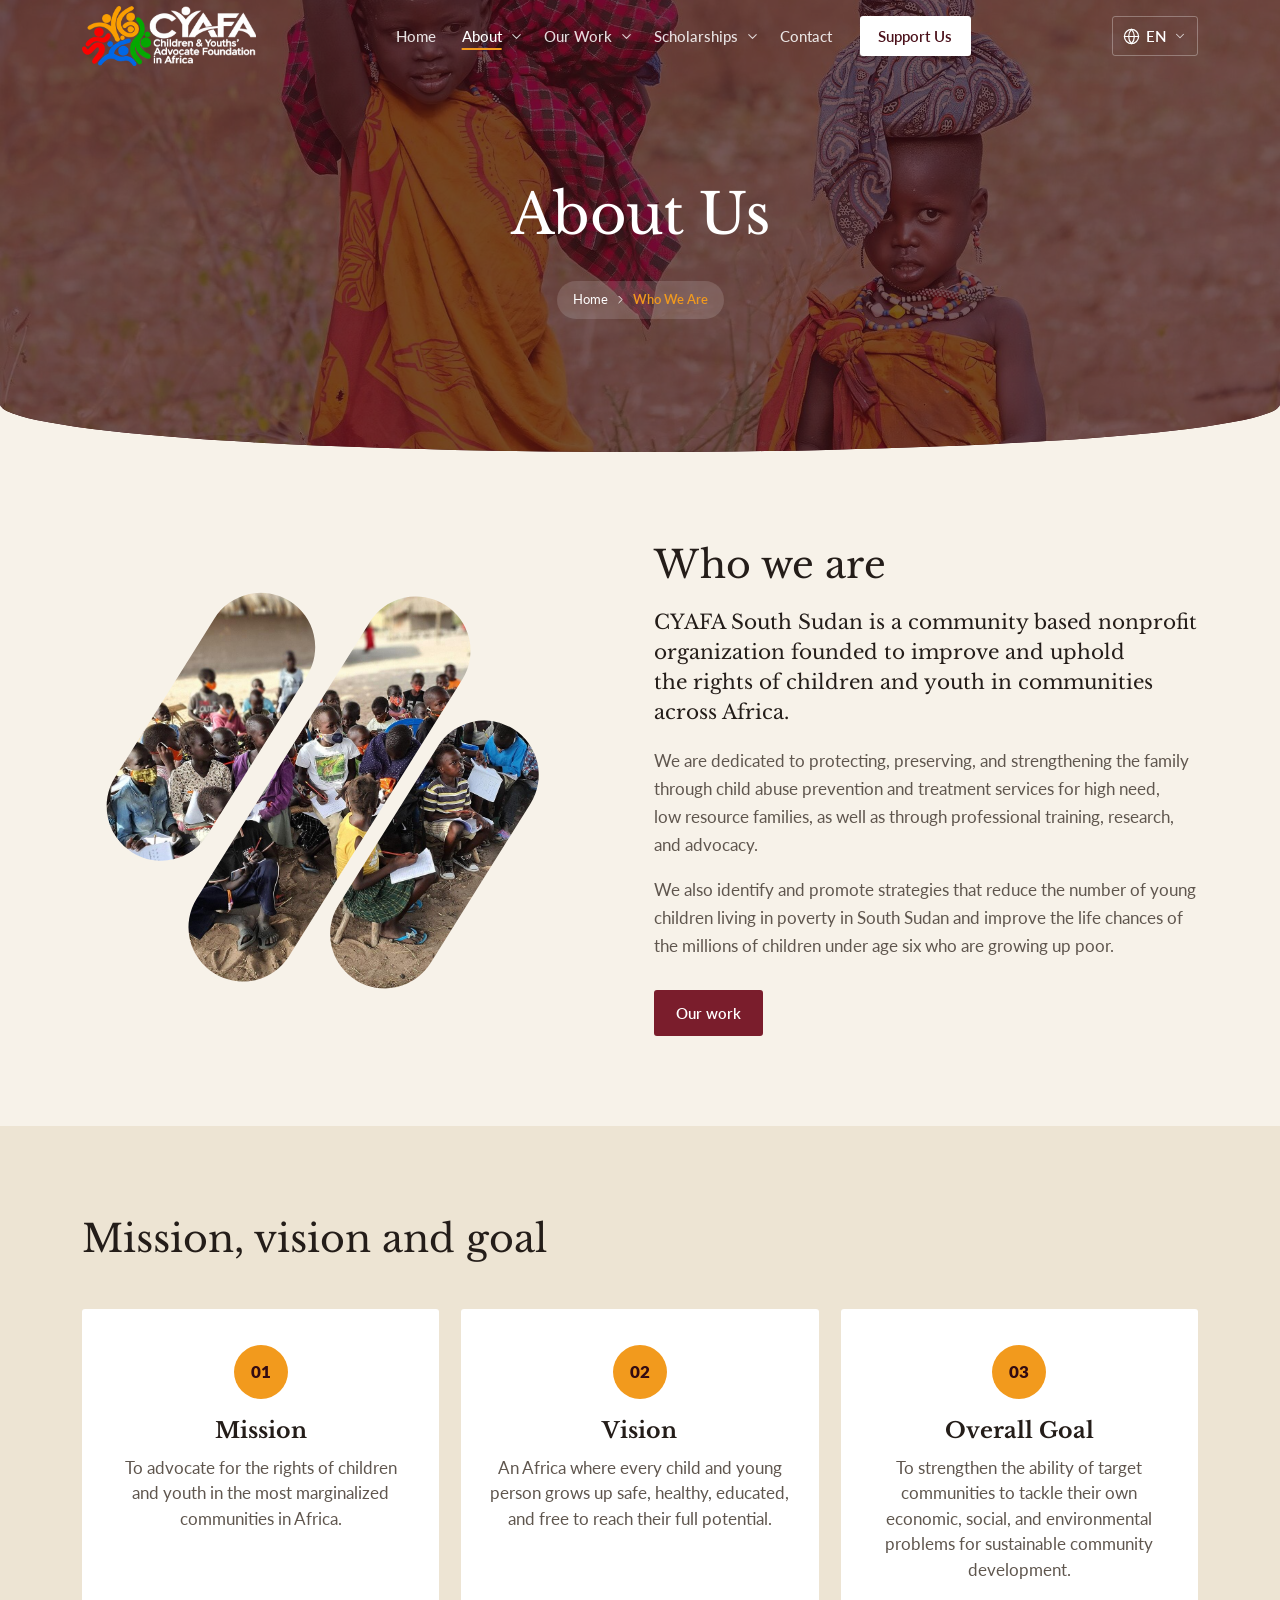
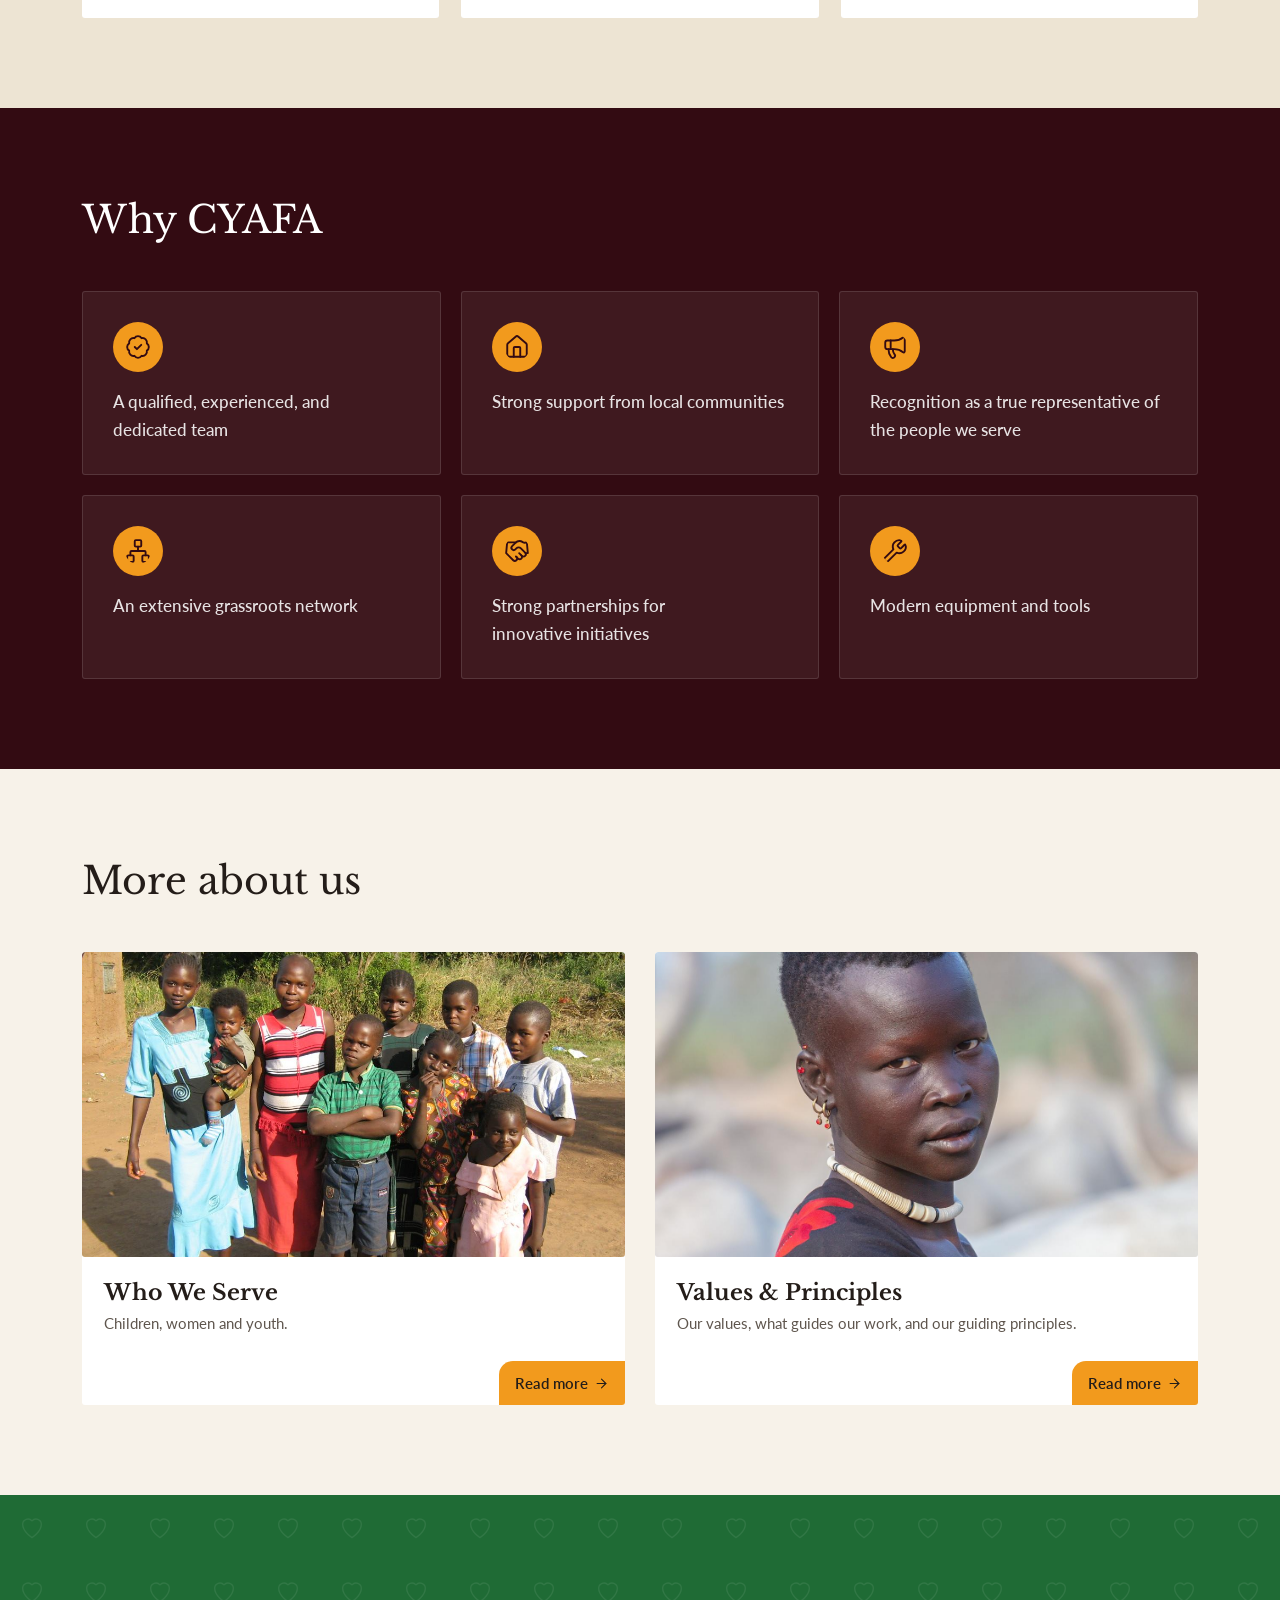
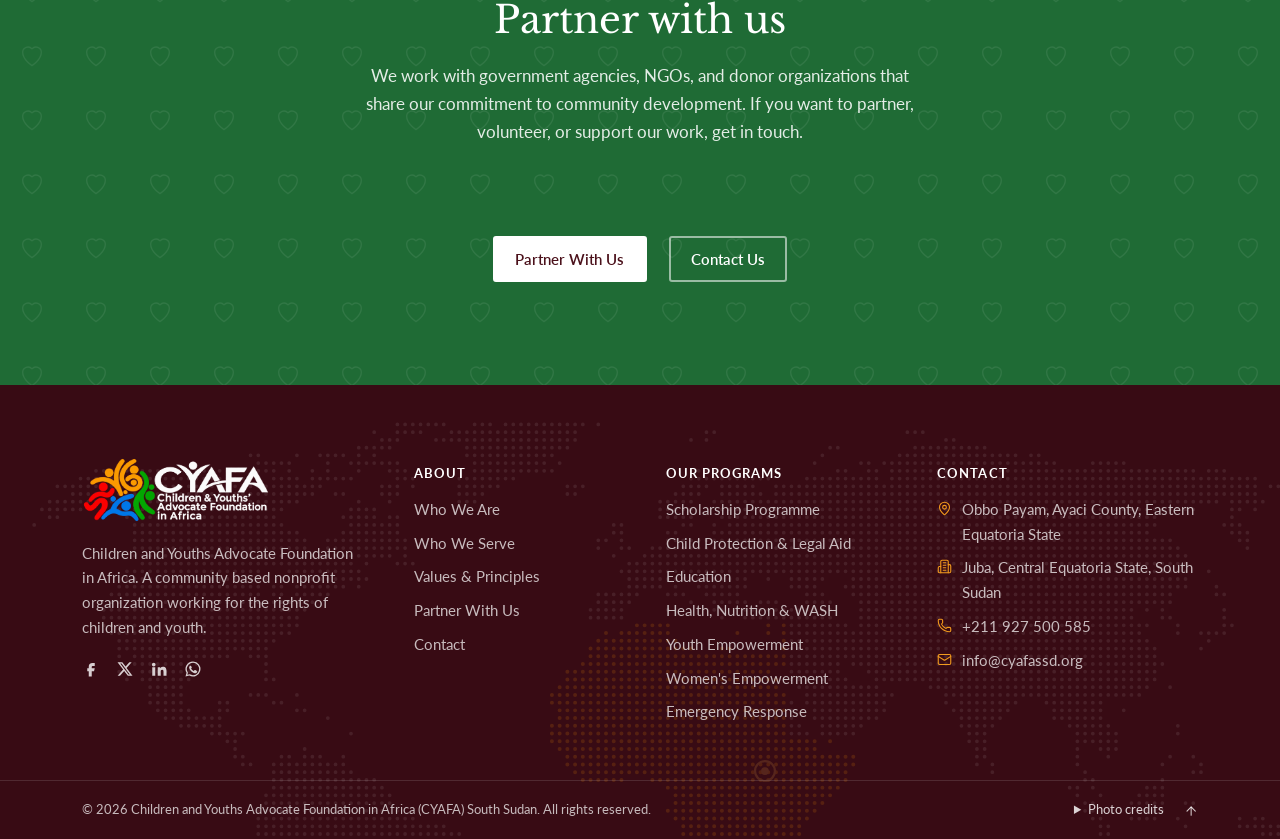
==== commit e1b7b5e9: "Make the header transparent over the hero and use the new logo The header now starts with no backgro" ====
--- a/about/index.html
+++ b/about/index.html
@@ -14,7 +14,7 @@
   <link rel="preconnect" href="https://fonts.googleapis.com">
   <link rel="preconnect" href="https://fonts.gstatic.com" crossorigin>
   <link href="https://fonts.googleapis.com/css2?family=Lato:wght@400;700;900&family=Libre+Baskerville:wght@400;700&family=Caveat:wght@600&display=swap" rel="stylesheet">
-  <link rel="stylesheet" href="../styles.css?v=103">
+  <link rel="stylesheet" href="../styles.css?v=104">
 </head>
 <body>
 
@@ -23,7 +23,8 @@
     <div class="mainbar">
       <div class="container mainbar-inner">
         <a href="../" class="brand" aria-label="CYAFA South Sudan home">
-          <img src="../images/cyafa-logo.png" alt="CYAFA South Sudan" class="brand-logo" width="640" height="240">
+          <img src="../images/cyafa-logo-light.png" alt="CYAFA South Sudan" class="brand-logo logo-light" width="523" height="180">
+          <img src="../images/cyafa-logo-color.png" alt="" class="brand-logo logo-color" width="523" height="180" aria-hidden="true">
         </a>
         <nav id="site-nav" class="site-nav" aria-label="Main">
           <a href="../" class="nav-link">Home</a>
--- a/styles.css
+++ b/styles.css
@@ -1570,3 +1570,38 @@
   .tc-body h3 { font-size: .95rem; }
   .tc-body p { font-size: .78rem; }
 }
+
+
+/* ---------- Header: transparent over the hero, maroon once the page scrolls ---------- */
+.site-header { position: fixed; left: 0; right: 0; top: 0; background: transparent; transition: background .35s var(--ease), box-shadow .35s var(--ease); }
+.site-header.scrolled, .site-header.menu-open { background: var(--maroon-dark); }
+.mainbar-inner { transition: height .35s var(--ease); }
+.brand { position: relative; }
+.brand-logo { height: 60px; transition: opacity .3s var(--ease), height .35s var(--ease); }
+.site-header.scrolled .brand-logo { height: 50px; }
+.logo-color { position: absolute; left: 0; top: 50%; translate: 0 -50%; opacity: 0; pointer-events: none; }
+.hero { padding-top: calc(var(--header-h) + clamp(40px, 5vw, 72px)); }
+.page-hero { min-height: calc(380px + var(--header-h)); max-height: calc(520px + var(--header-h)); }
+.page-hero .container { padding-top: calc(var(--header-h) + clamp(48px, 7vw, 96px)); }
+
+/* Home: the hero is light, so the bar starts with the colour logo and dark links */
+.site-header.on-light:not(.scrolled):not(.menu-open) .logo-light { opacity: 0; }
+.site-header.on-light:not(.scrolled):not(.menu-open) .logo-color { opacity: 1; pointer-events: auto; }
+.site-header.on-light:not(.scrolled):not(.menu-open) .nav-toggle { color: var(--maroon-dark); }
+@media (min-width: 1121px) {
+  .site-header.on-light:not(.scrolled) .site-nav > .nav-link,
+  .site-header.on-light:not(.scrolled) .nav-item > .nav-link,
+  .site-header.on-light:not(.scrolled) .sub-toggle { color: var(--maroon-dark); }
+  .site-header.on-light:not(.scrolled) .nav-cta { background: var(--maroon); border-color: var(--maroon); color: var(--white); }
+  .site-header.on-light:not(.scrolled) .nav-cta:hover { background: var(--maroon-dark); border-color: var(--maroon-dark); }
+  .site-header.on-light:not(.scrolled) .lang-btn { color: var(--maroon-dark); border-color: rgba(75,17,27,.3); }
+  .site-header.on-light:not(.scrolled) .lang-btn:hover, .site-header.on-light:not(.scrolled) .lang.open .lang-btn { border-color: var(--maroon-dark); background: rgba(75,17,27,.05); }
+}
+@media (max-width: 1120px) {
+  .site-header.on-light:not(.scrolled):not(.menu-open) .lang-btn { color: var(--maroon-dark); border-color: rgba(75,17,27,.3); }
+}
+@media (max-width: 640px) {
+  .brand-logo { height: 44px; }
+  .site-header.scrolled .brand-logo { height: 40px; }
+  .page-hero { min-height: calc(320px + var(--header-h)); max-height: none; }
+}
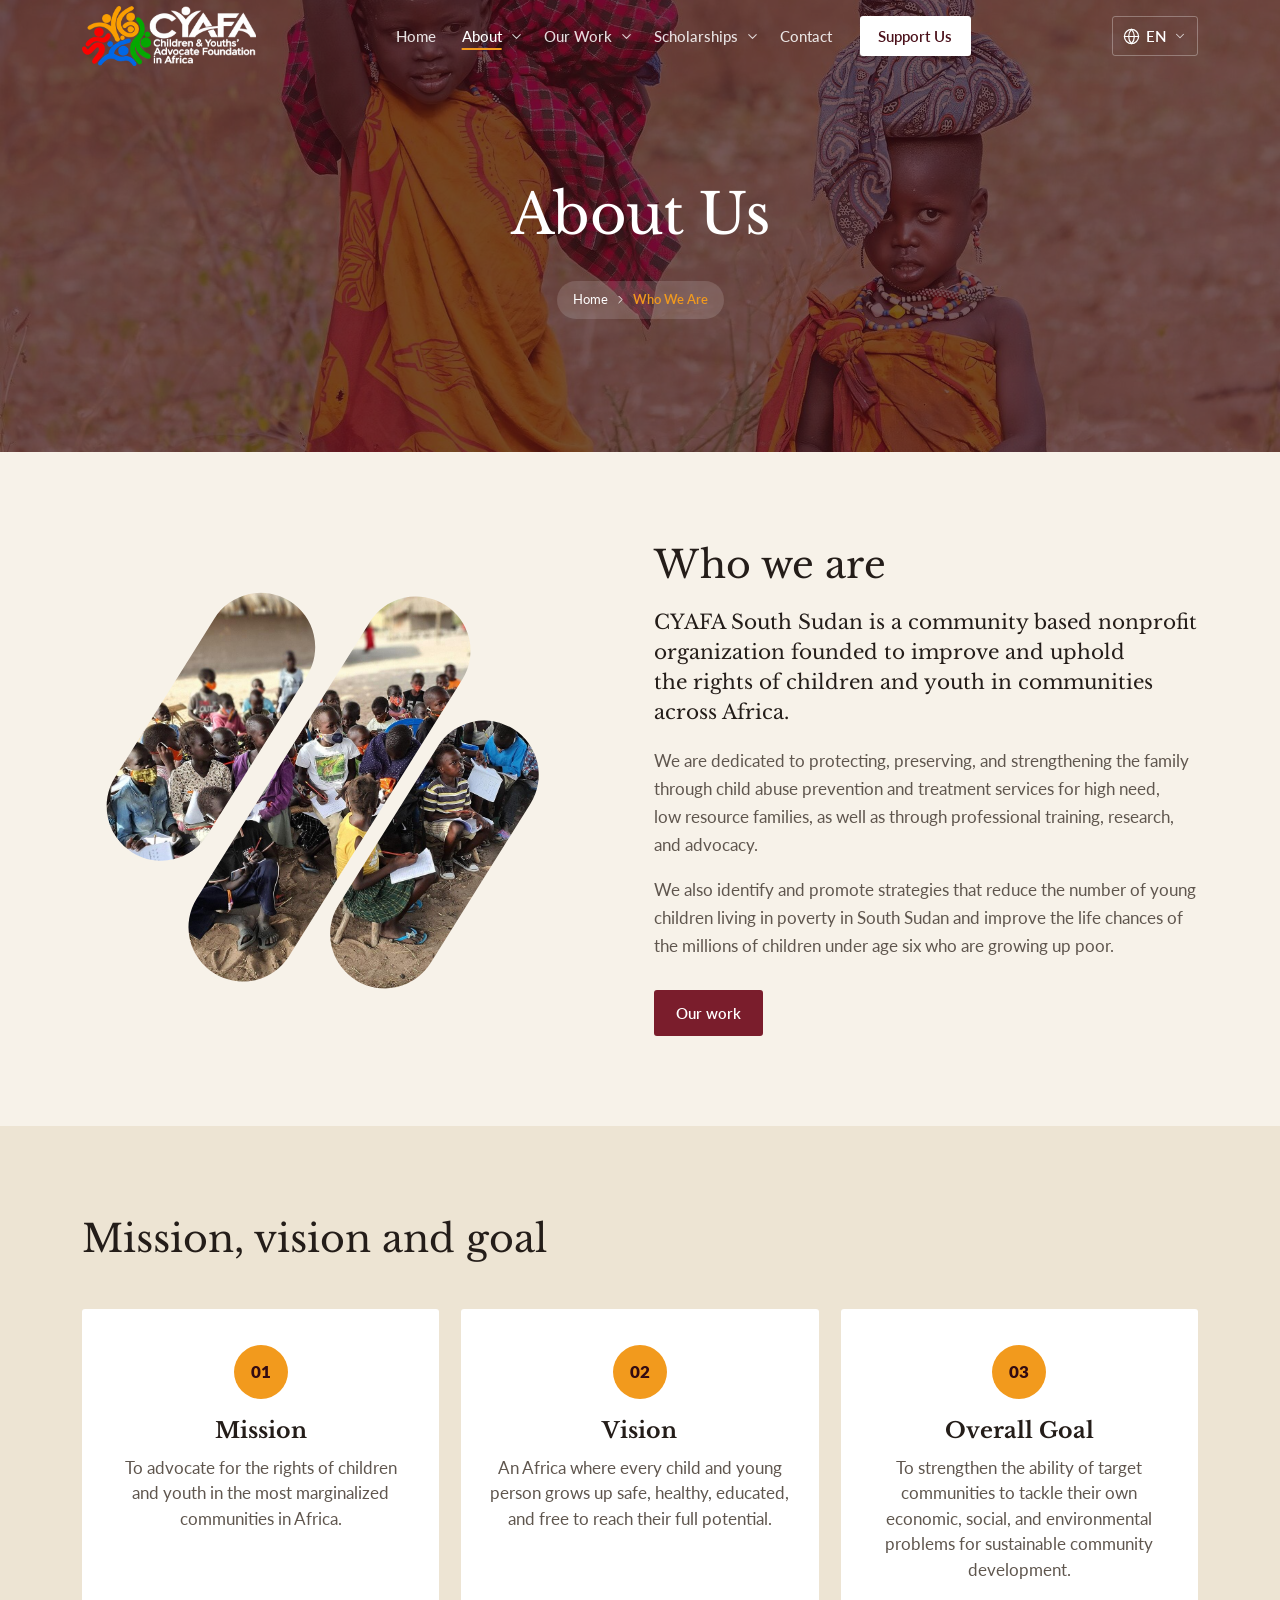
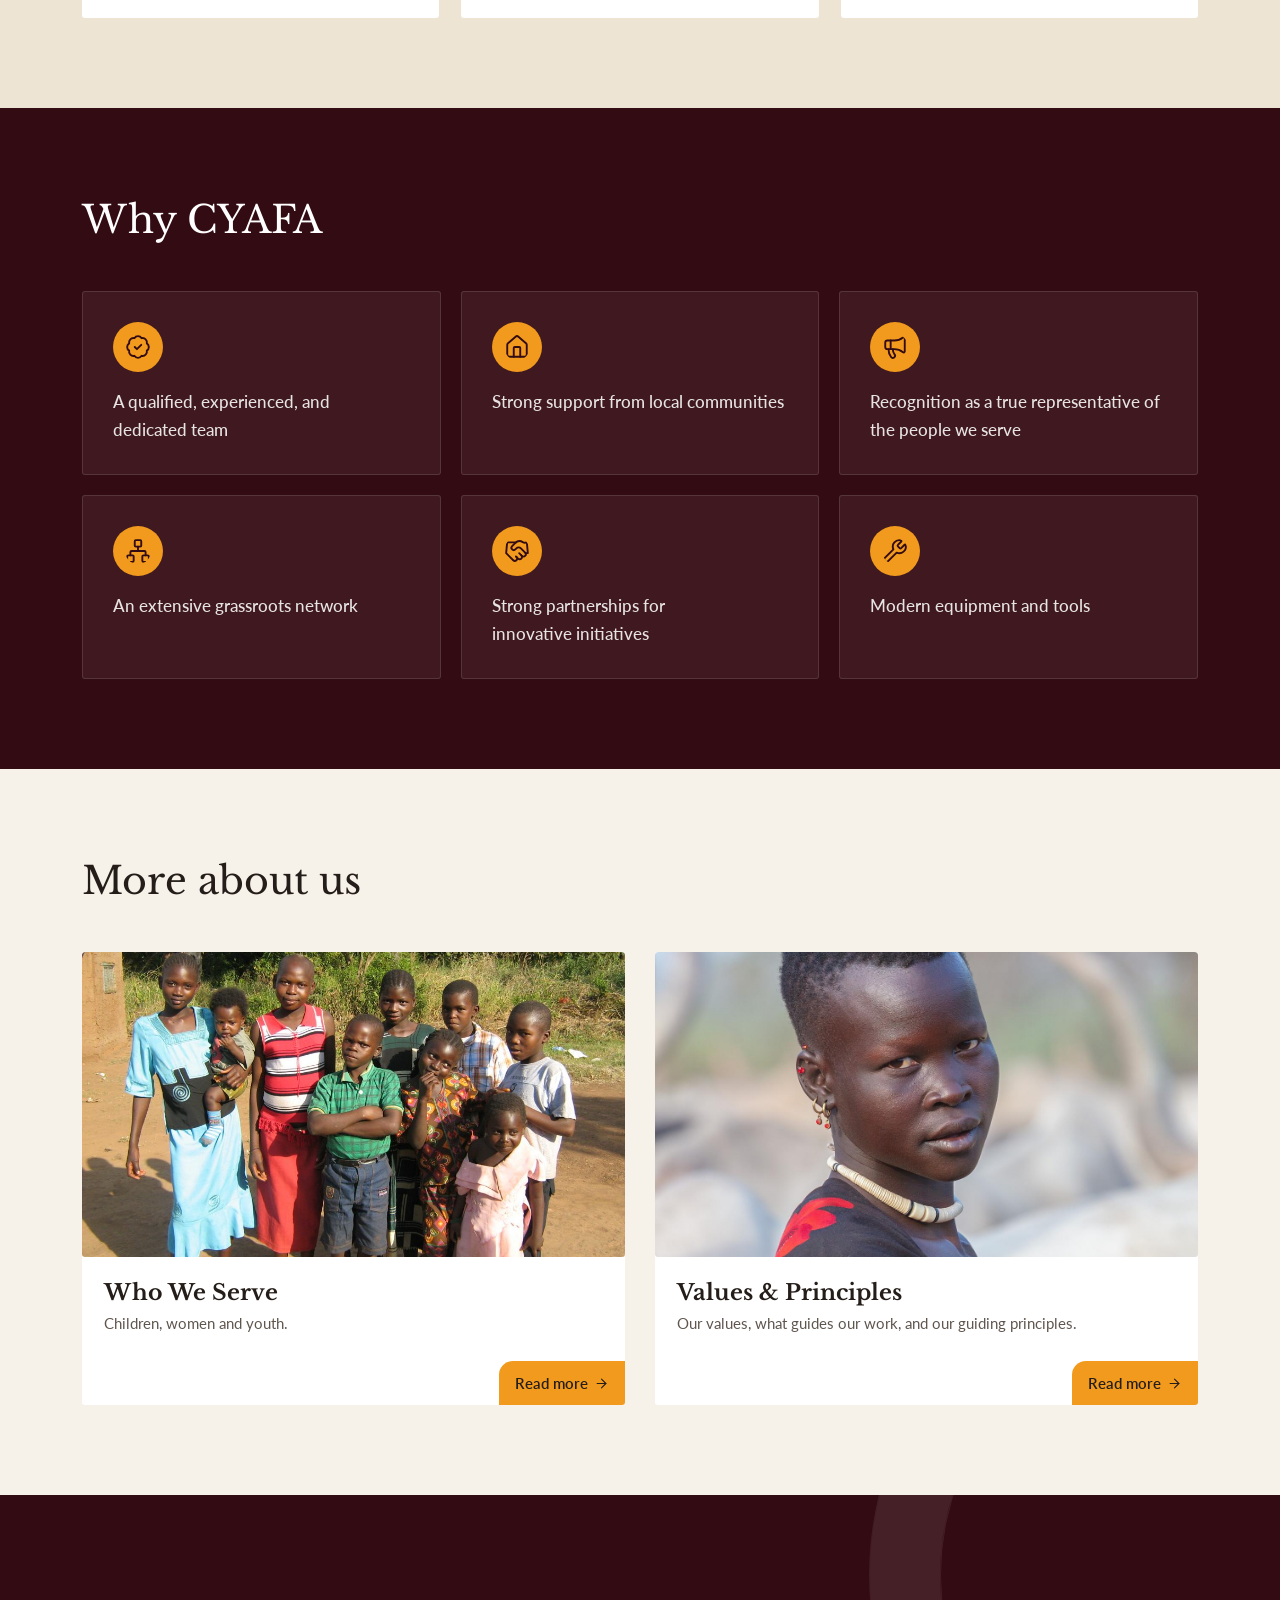
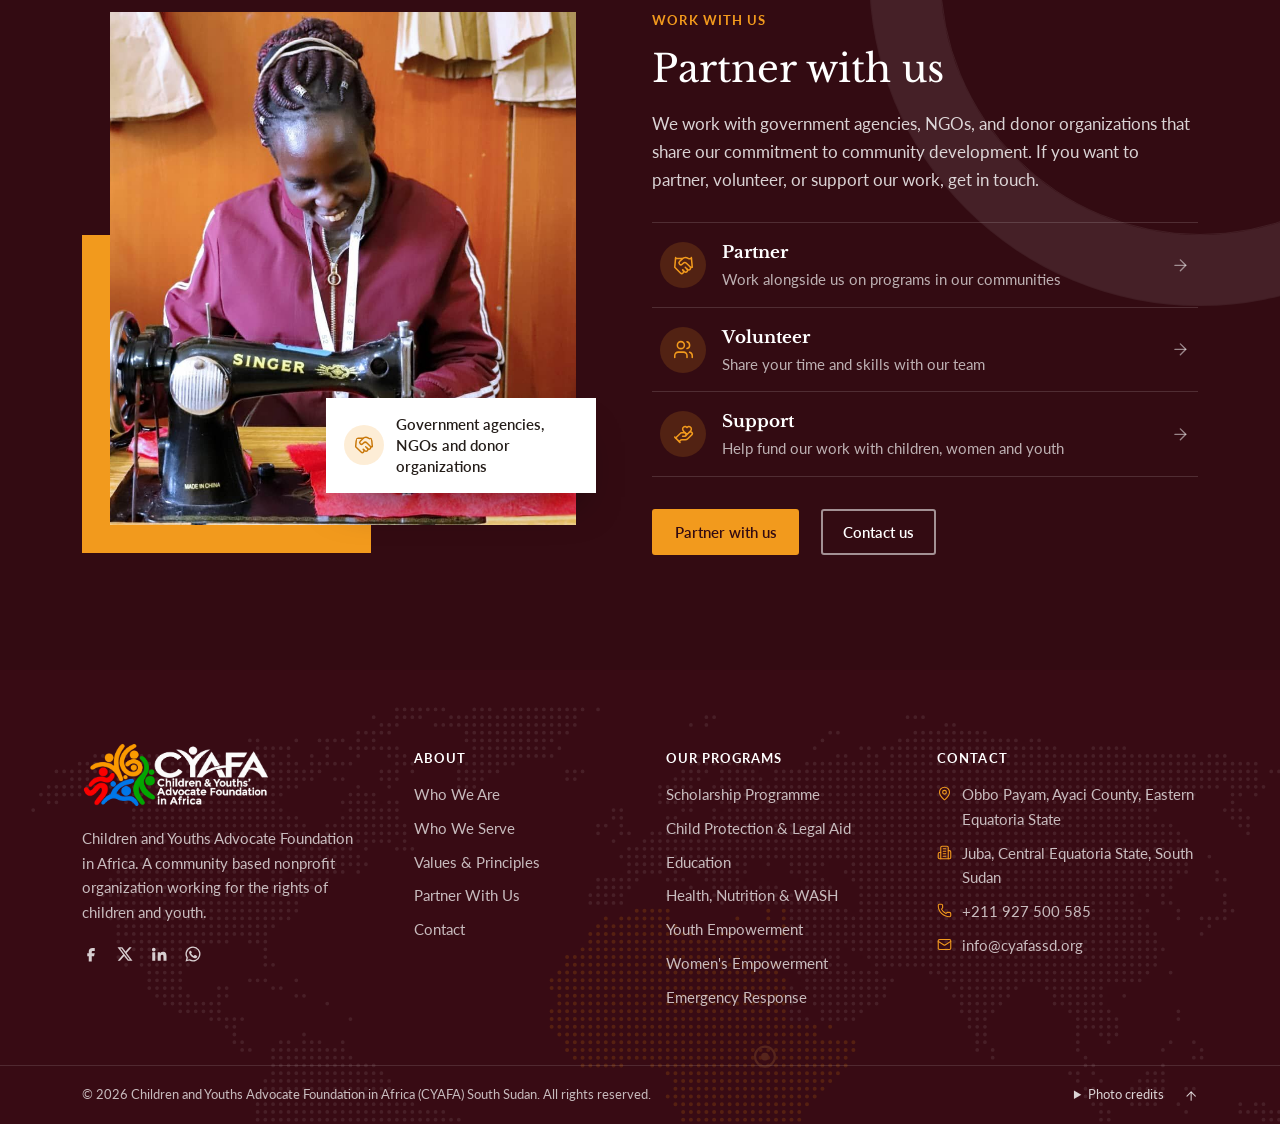
==== commit 2ae6328c: "Straighten inner page heroes, darken their mega menu, redesign the partner section and add a team me" ====
--- a/about/index.html
+++ b/about/index.html
@@ -14,7 +14,7 @@
   <link rel="preconnect" href="https://fonts.googleapis.com">
   <link rel="preconnect" href="https://fonts.gstatic.com" crossorigin>
   <link href="https://fonts.googleapis.com/css2?family=Lato:wght@400;700;900&family=Libre+Baskerville:wght@400;700&family=Caveat:wght@600&display=swap" rel="stylesheet">
-  <link rel="stylesheet" href="../styles.css?v=104">
+  <link rel="stylesheet" href="../styles.css?v=106">
 </head>
 <body>
 
@@ -228,13 +228,23 @@
       </div>
     </section>
 
-    <section class="cta-band">
-      <div class="container">
-        <div class="cta-copy">
-          <h2>Partner with us</h2>
-          <p>We work with government agencies, NGOs, and donor organizations that share our commitment to community development. If you want to partner, volunteer, or support our work, get in touch.</p>
-        </div>
-        <div class="hero-actions"><a href="../contact/#partner" class="btn btn-light">Partner With Us</a><a href="../contact/" class="btn btn-outline">Contact Us</a></div>
+    <section class="partner-cta" aria-labelledby="partner-cta-title">
+      <div class="container pc-grid">
+        <div class="pc-media">
+          <img src="../images/women-tailoring.jpg" alt="A young woman smiling as she sews at a tailoring training session" loading="lazy">
+          <p class="pc-tag"><i data-lucide="handshake"></i><span>Government agencies, NGOs and donor organizations</span></p>
+        </div>
+        <div class="pc-body">
+          <p class="kicker">Work with us</p>
+          <h2 id="partner-cta-title">Partner with us</h2>
+          <p class="pc-lead">We work with government agencies, NGOs, and donor organizations that share our commitment to community development. If you want to partner, volunteer, or support our work, get in touch.</p>
+          <ul class="pc-ways">
+            <li><a href="../contact/#partner"><span class="pc-ic"><i data-lucide="handshake"></i></span><span class="pc-txt"><strong>Partner</strong><small>Work alongside us on programs in our communities</small></span><i data-lucide="arrow-right" class="pc-go"></i></a></li>
+            <li><a href="../contact/"><span class="pc-ic"><i data-lucide="users"></i></span><span class="pc-txt"><strong>Volunteer</strong><small>Share your time and skills with our team</small></span><i data-lucide="arrow-right" class="pc-go"></i></a></li>
+            <li><a href="../work/#donate"><span class="pc-ic"><i data-lucide="hand-heart"></i></span><span class="pc-txt"><strong>Support</strong><small>Help fund our work with children, women and youth</small></span><i data-lucide="arrow-right" class="pc-go"></i></a></li>
+          </ul>
+          <div class="hero-actions"><a href="../contact/#partner" class="btn btn-orange">Partner with us</a><a href="../contact/" class="btn btn-outline">Contact us</a></div>
+        </div>
       </div>
     </section>
 
--- a/styles.css
+++ b/styles.css
@@ -116,7 +116,7 @@
 .nav-item:hover .sub-toggle svg, .nav-item.open .sub-toggle svg { transform: rotate(180deg); }
 .mega {
   position: absolute; left: 0; right: 0; top: 100%; z-index: 10;
-  background: var(--white); border-top: 3px solid var(--orange);
+  background: var(--white);
   box-shadow: 0 30px 50px -30px rgba(36,12,14,.55);
   opacity: 0; visibility: hidden; transform: translateY(8px);
   transition: opacity .3s var(--ease), transform .3s var(--ease), visibility 0s linear .3s;
@@ -1171,8 +1171,8 @@
 .sub-card .link-arrow, .cause .link-arrow, .ct-involve-card .link-arrow { position: absolute; right: 0; bottom: 0; padding: 10px 16px; background: var(--orange); color: var(--ink); text-decoration: none; border-radius: 14px 0 0 0; transition: background .3s, color .3s; }
 .sub-card:hover .link-arrow, .cause:hover .link-arrow, .ct-involve-card:hover .link-arrow { background: var(--maroon); color: var(--white); }
 
-/* Page banner: centred title, breadcrumb pill, curved bottom */
-.page-hero { min-height: 340px; height: auto; max-height: none; align-items: center; text-align: center; border-radius: 0 0 50% 50% / 0 0 48px 48px; }
+/* Page banner: centred title, breadcrumb pill, straight bottom edge */
+.page-hero { min-height: 340px; height: auto; max-height: none; align-items: center; text-align: center; }
 .page-hero::after { background: rgba(51,11,18,.68); }
 .page-hero .container { display: flex; flex-direction: column; align-items: center; padding-top: clamp(72px, 9vw, 112px); padding-bottom: clamp(80px, 9vw, 112px); }
 .page-hero h1 { order: 1; max-width: 18ch; }
@@ -1292,7 +1292,7 @@
   .zz-media { max-width: 520px; }
 }
 @media (max-width: 640px) {
-  .page-hero { min-height: 260px; border-radius: 0 0 50% 50% / 0 0 28px 28px; }
+  .page-hero { min-height: 260px; }
   .sch-cats, .icon-grid, .prog-grid, .steps, .sch-steps { grid-template-columns: minmax(0, 1fr); }
   .value-tiles { grid-template-columns: repeat(2, minmax(0, 1fr)); }
   .value-tile { min-height: 0; padding: 20px 12px; }
@@ -1605,3 +1605,64 @@
   .site-header.scrolled .brand-logo { height: 40px; }
   .page-hero { min-height: calc(320px + var(--header-h)); max-height: none; }
 }
+
+/* Inner pages: the hero is dark, so the mega menu drops down in the same deep maroon */
+@media (min-width: 1121px) {
+  .site-header:not(.on-light) .mega { background: var(--maroon-dark); border-top: 1px solid rgba(255,255,255,.1); box-shadow: 0 30px 50px -30px rgba(20,4,8,.8); }
+  .site-header:not(.on-light) .mega-title { color: rgba(255,255,255,.6); border-bottom-color: rgba(255,255,255,.14); }
+  .site-header:not(.on-light) .mega-links a, .site-header:not(.on-light) .mega-programs a { color: var(--white); }
+  .site-header:not(.on-light) .mega-links a:hover, .site-header:not(.on-light) .mega-links a[aria-current="page"], .site-header:not(.on-light) .mega-programs a:hover { background: rgba(255,255,255,.08); color: var(--white); }
+  .site-header:not(.on-light) .mega-links strong { color: var(--white); }
+  .site-header:not(.on-light) .mega-links a[aria-current="page"] strong { color: var(--orange); }
+  .site-header:not(.on-light) .mega-links small { color: rgba(255,255,255,.65); }
+  .site-header:not(.on-light) .sub-ic { background: rgba(255,255,255,.1); color: var(--orange); }
+  .site-header:not(.on-light) .mega-links a:hover .sub-ic, .site-header:not(.on-light) .mega-links a[aria-current="page"] .sub-ic { background: var(--orange); color: var(--maroon-deep); }
+  .site-header:not(.on-light) .mega-programs a svg { color: var(--orange); }
+  .site-header:not(.on-light) .mega-contact p:not(.mega-title) { color: rgba(255,255,255,.7); }
+  .site-header:not(.on-light) .mega-contact strong { color: var(--white); }
+  .site-header:not(.on-light) .mega-contact p a { color: var(--orange); }
+}
+@media (min-width: 1121px) {
+  .site-header:not(.on-light):has(.nav-item:hover .mega, .nav-item:focus-within .mega, .nav-item.open .mega) { background: var(--maroon-dark); }
+}
+
+/* ---------- Partner CTA: photo + three ways to get involved ---------- */
+.btn-orange { background: var(--orange); border-color: var(--orange); color: var(--maroon-deep); }
+.btn-orange:hover { background: #ffb347; border-color: #ffb347; color: var(--maroon-deep); }
+.partner-cta { position: relative; overflow: hidden; isolation: isolate; padding: clamp(72px, 9vw, 120px) 0; background: var(--maroon-deep); color: var(--white); }
+.partner-cta::before { content: ""; position: absolute; z-index: -1; right: -180px; top: -180px; width: 520px; height: 520px; border-radius: 50%; border: 1px solid rgba(255,255,255,.08); box-shadow: 0 0 0 70px rgba(255,255,255,.02), 0 0 0 71px rgba(255,255,255,.07); pointer-events: none; }
+.pc-grid { display: grid; grid-template-columns: minmax(0, .95fr) minmax(0, 1.05fr); align-items: center; gap: clamp(40px, 6vw, 88px); }
+.pc-media { position: relative; margin: 0 0 28px 28px; }
+.pc-media::before { content: ""; position: absolute; z-index: -1; left: -28px; bottom: -28px; width: 62%; height: 62%; background: var(--orange); }
+.pc-media img { display: block; width: 100%; aspect-ratio: 4 / 4.4; object-fit: cover; object-position: center 30%; }
+.pc-tag { position: absolute; right: -20px; bottom: 32px; display: flex; align-items: center; gap: 12px; max-width: 270px; margin: 0; padding: 16px 18px; background: var(--white); color: var(--ink); font-size: var(--fs-sm); font-weight: 600; line-height: 1.4; box-shadow: 0 24px 40px -20px rgba(0,0,0,.6); }
+.pc-tag svg { flex-shrink: 0; box-sizing: content-box; width: 20px; height: 20px; padding: 10px; border-radius: 50%; background: rgba(242,154,29,.18); color: #c9780a; }
+.pc-body .kicker { color: var(--orange); }
+.pc-body h2 { color: var(--white); }
+.pc-lead { max-width: 54ch; color: rgba(255,255,255,.82); margin: 0 0 28px; }
+.pc-ways { list-style: none; margin: 0 0 32px; padding: 0; border-top: 1px solid rgba(255,255,255,.14); }
+.pc-ways li { border-bottom: 1px solid rgba(255,255,255,.14); }
+.pc-ways a { display: flex; align-items: center; gap: 16px; padding: 16px 8px; color: var(--white); text-decoration: none; transition: background .25s, padding .3s var(--ease); }
+.pc-ways a:hover { background: rgba(255,255,255,.05); padding-left: 14px; }
+.pc-ic { display: grid; place-items: center; width: 46px; height: 46px; flex-shrink: 0; border-radius: 50%; background: rgba(242,154,29,.16); color: var(--orange); transition: background .25s, color .25s; }
+.pc-ic svg { width: 21px; height: 21px; }
+.pc-ways a:hover .pc-ic { background: var(--orange); color: var(--maroon-deep); }
+.pc-txt { flex: 1; min-width: 0; }
+.pc-txt strong { display: block; font-family: var(--font-head); font-size: 1.05rem; font-weight: 700; }
+.pc-txt small { display: block; margin-top: 2px; font-size: var(--fs-sm); color: rgba(255,255,255,.68); line-height: 1.45; }
+.pc-go { width: 20px; height: 20px; flex-shrink: 0; color: rgba(255,255,255,.5); transition: transform .3s var(--ease), color .25s; }
+.pc-ways a:hover .pc-go { color: var(--orange); transform: translateX(4px); }
+.pc-body .hero-actions { margin-top: 0; }
+@media (max-width: 980px) {
+  .pc-grid { grid-template-columns: minmax(0, 1fr); }
+  .pc-media { max-width: 520px; }
+  .pc-media img { aspect-ratio: 4 / 3; }
+}
+@media (max-width: 640px) {
+  .pc-media { margin: 0 0 20px 16px; }
+  .pc-media::before { left: -16px; bottom: -16px; }
+  .pc-tag { right: 12px; bottom: 16px; max-width: calc(100% - 24px); padding: 12px 14px; }
+  .pc-body .hero-actions .btn { flex: 1 1 140px; }
+  .partner-cta::before { display: none; }
+}
+@media (prefers-reduced-motion: reduce) { .pc-ways a, .pc-go { transition: none; } }
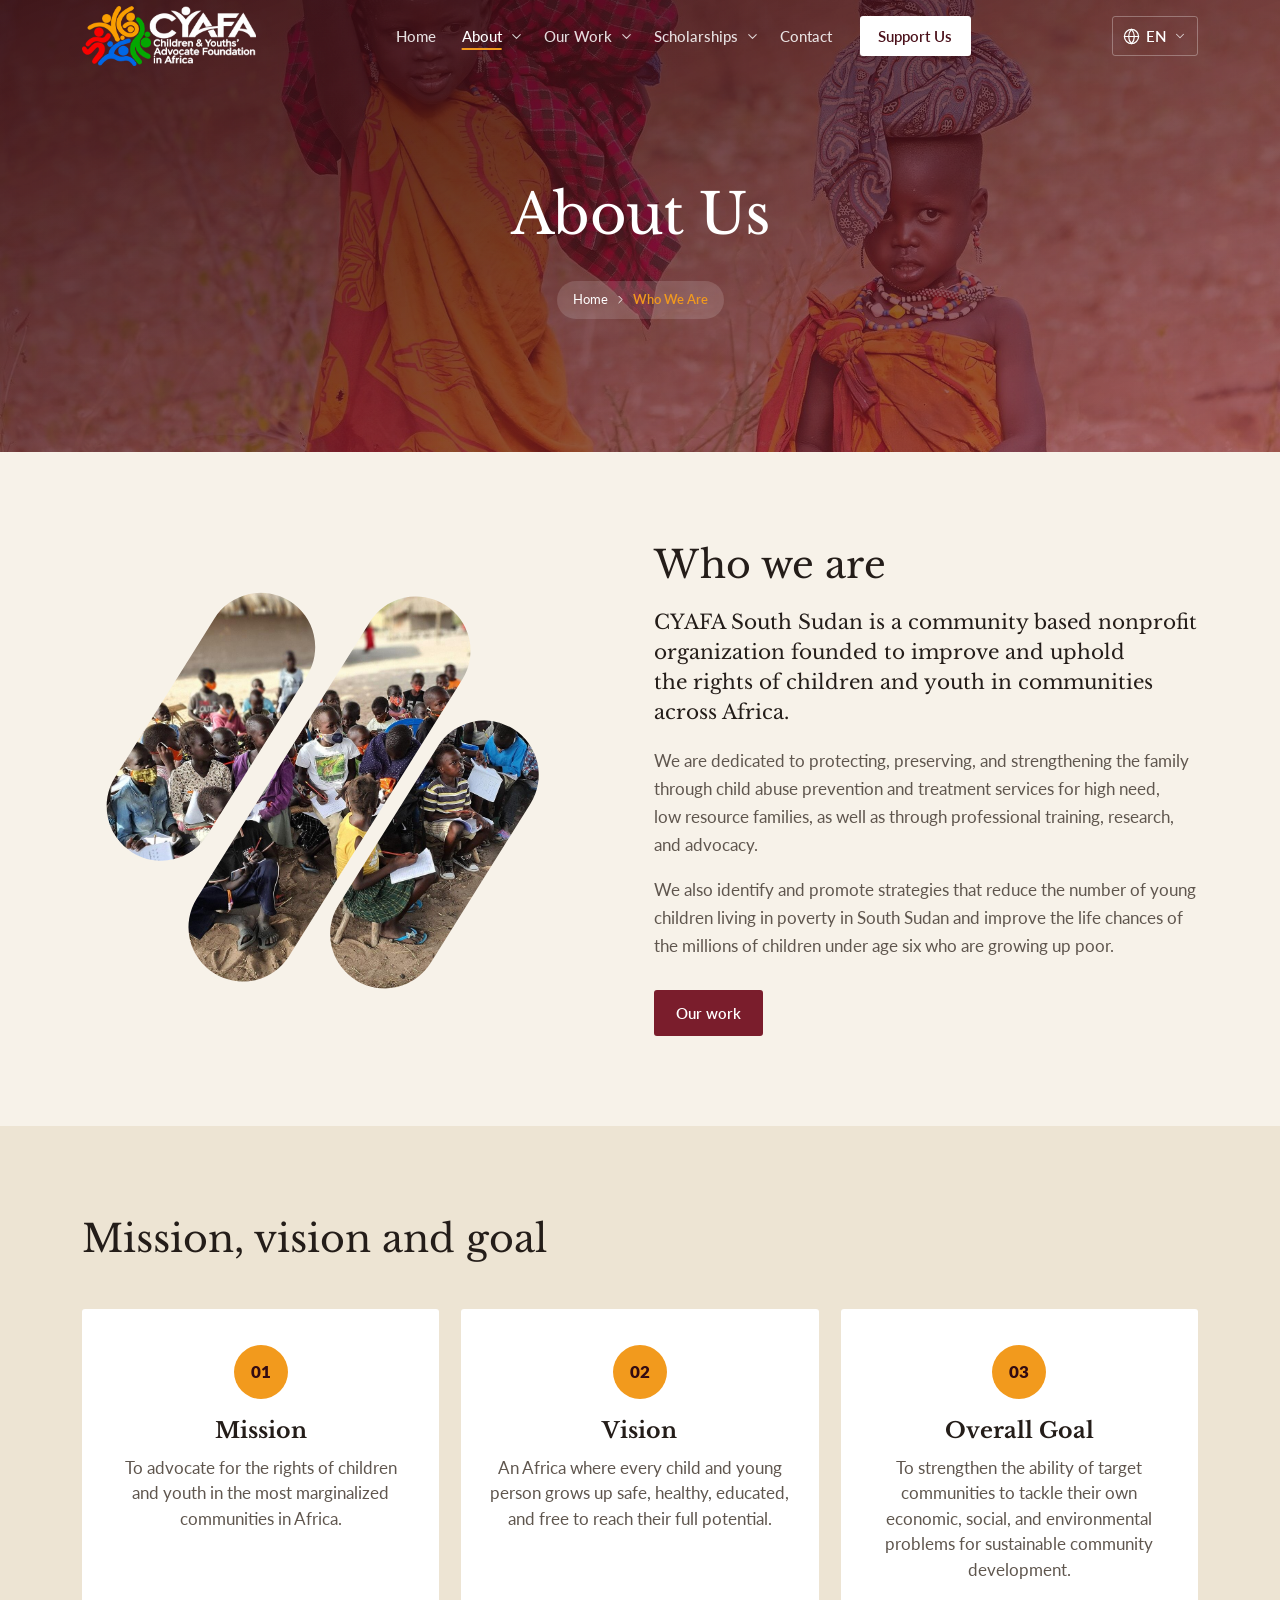
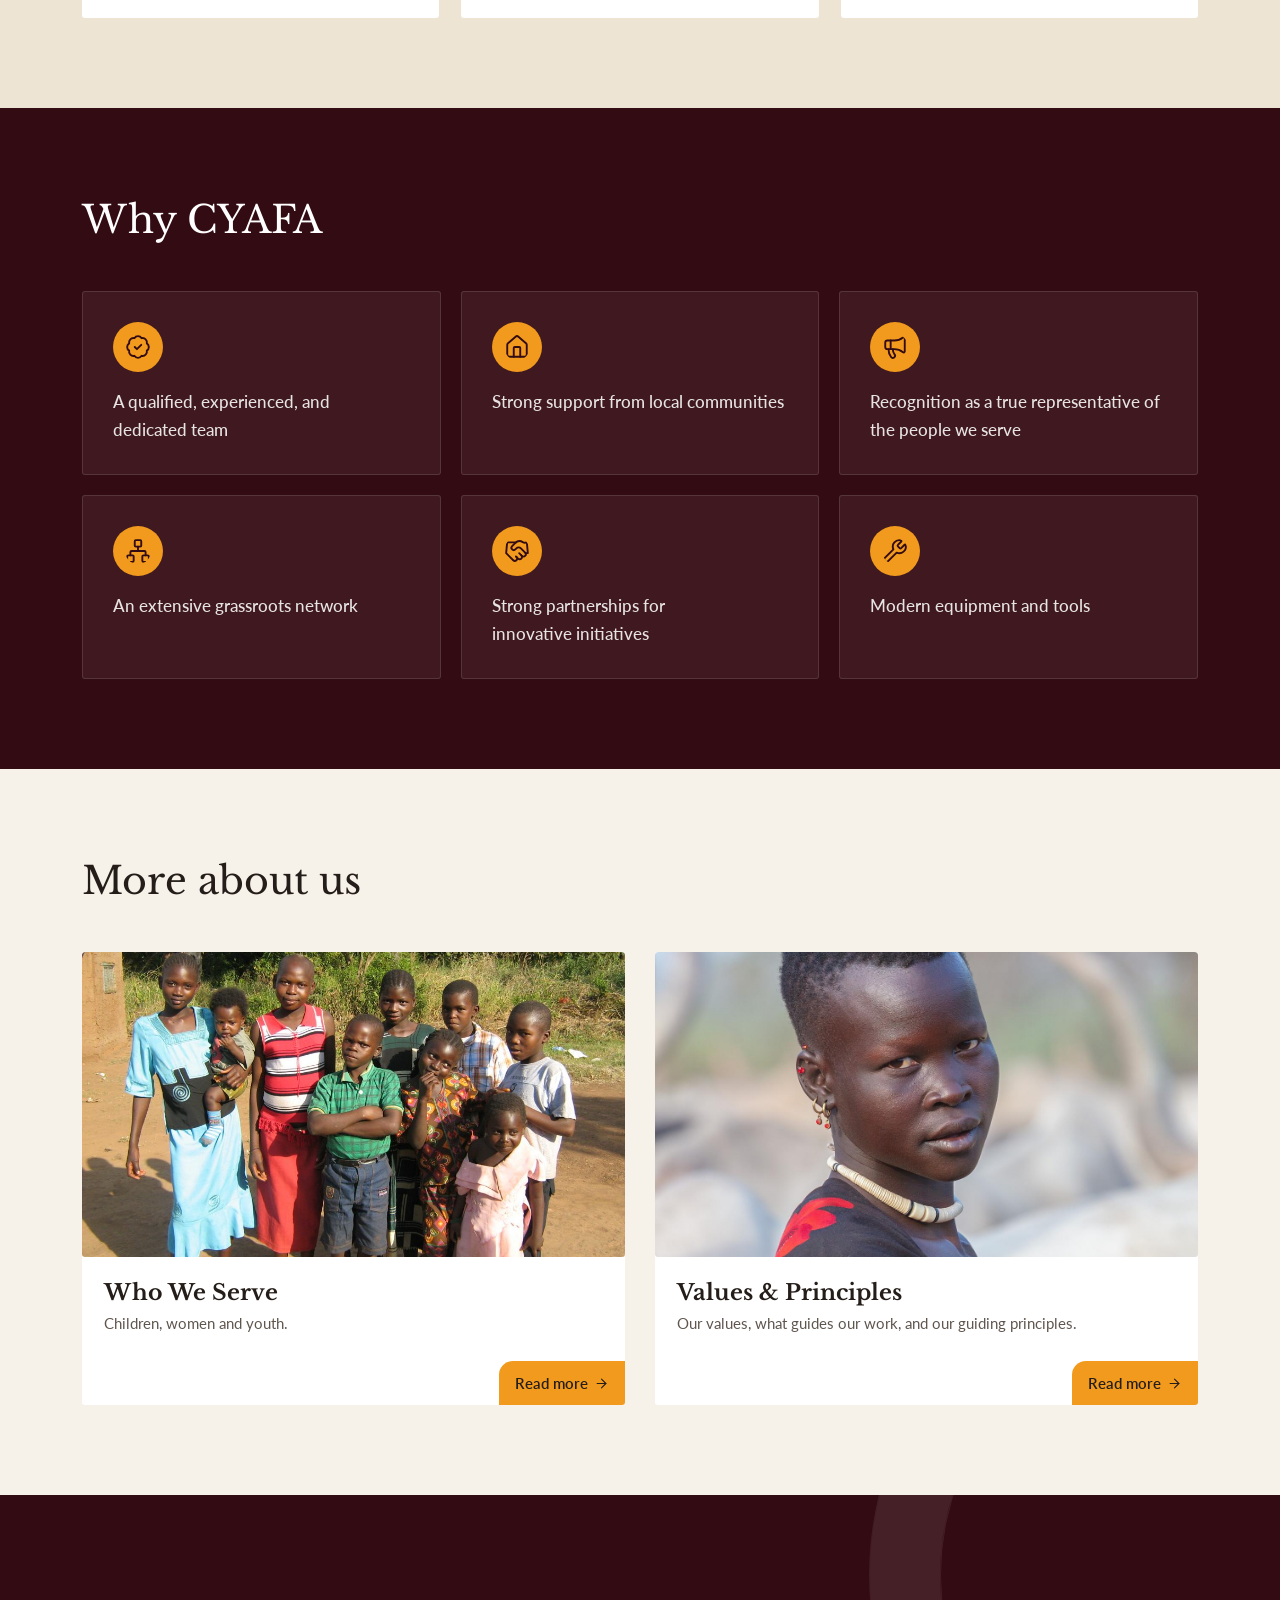
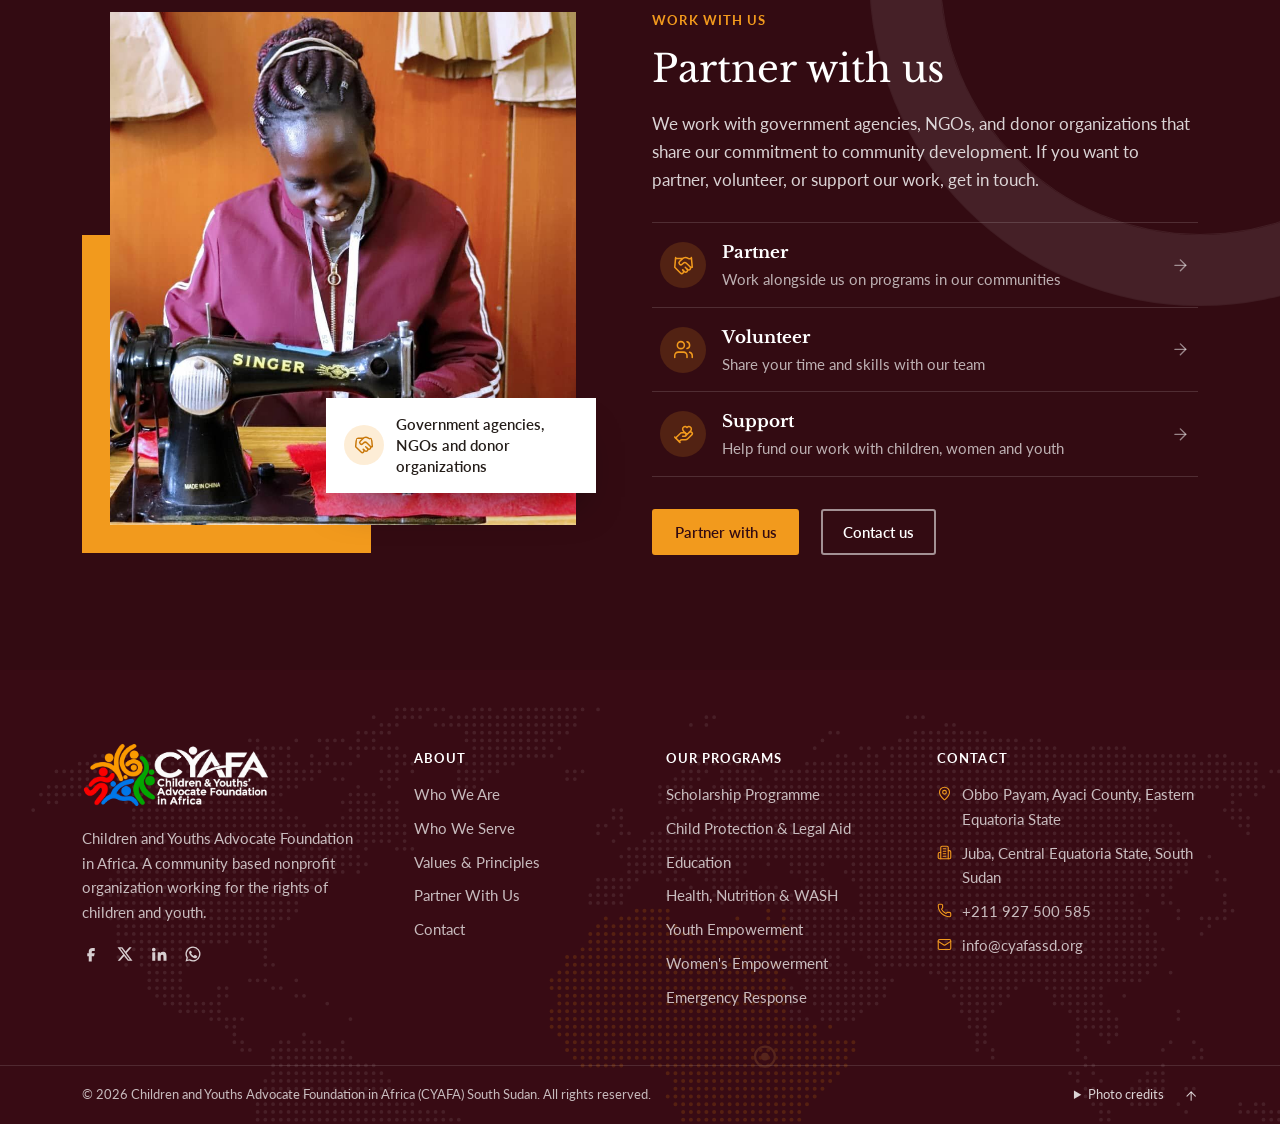
==== commit 392df28e: "Keep the site in light mode and give inner page heroes a maroon gradient Co-Authored-By: Claude Opus" ====
--- a/about/index.html
+++ b/about/index.html
@@ -6,6 +6,7 @@
   <title>About Us | CYAFA South Sudan</title>
   <meta name="description" content="Who we are, our mission, vision and goal, and why CYAFA.">
   <meta name="theme-color" content="#5a1421">
+  <meta name="color-scheme" content="only light">
   <link rel="icon" href="../favicon.ico" sizes="any">
   <link rel="icon" type="image/png" sizes="32x32" href="../favicon-32x32.png">
   <link rel="icon" type="image/png" sizes="16x16" href="../favicon-16x16.png">
@@ -130,13 +131,13 @@
             <li><button type="button" data-lang="fr" lang="fr"><span>Français</span><small>FR</small></button></li>
             <li><button type="button" data-lang="de" lang="de"><span>Deutsch</span><small>DE</small></button></li>
             <li><button type="button" data-lang="es" lang="es"><span>Español</span><small>ES</small></button></li>
+            <li><button type="button" data-lang="no" lang="no"><span>Norsk</span><small>NO</small></button></li>
             <li class="lang-sep">More languages</li>
             <li><button type="button" data-lang="ar" lang="ar"><span>العربية</span><small>AR</small></button></li>
             <li><button type="button" data-lang="pt" lang="pt"><span>Português</span><small>PT</small></button></li>
             <li><button type="button" data-lang="it" lang="it"><span>Italiano</span><small>IT</small></button></li>
             <li><button type="button" data-lang="nl" lang="nl"><span>Nederlands</span><small>NL</small></button></li>
             <li><button type="button" data-lang="sw" lang="sw"><span>Kiswahili</span><small>SW</small></button></li>
-            <li><button type="button" data-lang="no" lang="no"><span>Norsk</span><small>NO</small></button></li>
             <li><button type="button" data-lang="sv" lang="sv"><span>Svenska</span><small>SV</small></button></li>
             <li><button type="button" data-lang="zh-CN" lang="zh-CN"><span>中文</span><small>ZH</small></button></li>
             <li><button type="button" data-lang="ja" lang="ja"><span>日本語</span><small>JA</small></button></li>
--- a/styles.css
+++ b/styles.css
@@ -4,6 +4,7 @@
    colours (red, orange, green, blue) appear only as accents.
    ========================================================= */
 :root {
+  color-scheme: only light;
   --paper: #f7f2e9;
   --sand: #ede4d3;
   --white: #ffffff;
@@ -1173,7 +1174,7 @@
 
 /* Page banner: centred title, breadcrumb pill, straight bottom edge */
 .page-hero { min-height: 340px; height: auto; max-height: none; align-items: center; text-align: center; }
-.page-hero::after { background: rgba(51,11,18,.68); }
+.page-hero::after { background: linear-gradient(160deg, rgba(51,11,18,.92) 0%, rgba(75,17,27,.74) 50%, rgba(122,29,44,.62) 100%); }
 .page-hero .container { display: flex; flex-direction: column; align-items: center; padding-top: clamp(72px, 9vw, 112px); padding-bottom: clamp(80px, 9vw, 112px); }
 .page-hero h1 { order: 1; max-width: 18ch; }
 .page-hero p { order: 2; margin: 0 auto; }
